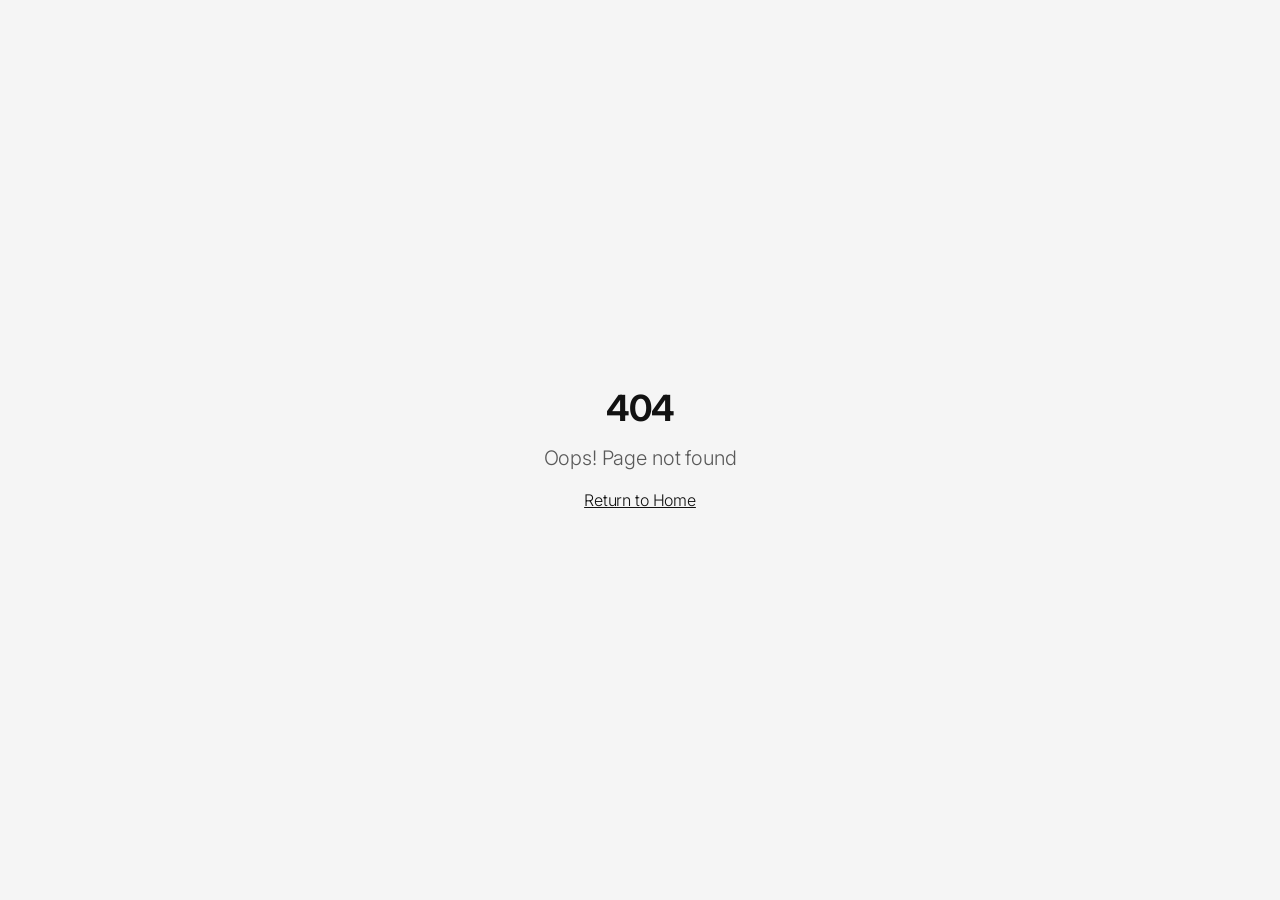
==== index.html @ 26bb59f1 "test" ====
<!doctype html>
<html lang="en">
  <head>
    <link rel="icon" type="image/x-icon" href="/assets/favicon2-CuMYZVyS.ico">
    <meta charset="UTF-8" />
    <meta name="viewport" content="width=device-width, initial-scale=1.0" />
    <title>Prashant Mishra</title>
    <meta name="description" content="Data Science Manager specializing in Generative AI, RAG, and Agentic Systems for financial services" />
    <meta name="author" content="Prashant Mishra" />
    <link rel="preconnect" href="https://fonts.googleapis.com">
    <link rel="preconnect" href="https://fonts.gstatic.com" crossorigin>
    <link href="https://fonts.googleapis.com/css2?family=Inter:wght@300;400;500;600;700&display=swap" rel="stylesheet">

    <meta property="og:title" content="Prashant Mishra - Data Science Manager" />
    <meta property="og:description" content="Data Science Manager specializing in Generative AI, RAG, and Agentic Systems" />
    <meta property="og:type" content="website" />
    <!-- <meta property="og:image" content="https://lovable.dev/opengraph-image-p98pqg.png" /> -->

    <!-- <meta name="twitter:card" content="summary_large_image" /> -->
    <!-- <meta name="twitter:site" content="@Lovable" />
    <meta name="twitter:image" content="https://lovable.dev/opengraph-image-p98pqg.png" /> -->
    <script type="module" crossorigin src="/assets/index-EZsqfPN2.js"></script>
    <link rel="stylesheet" crossorigin href="/assets/index-BCAB-lNu.css">
  </head>

  <body>
    <div id="root"></div>
  </body>
</html>
---- assets/index-BCAB-lNu.css ----
*,:before,:after{--tw-border-spacing-x: 0;--tw-border-spacing-y: 0;--tw-translate-x: 0;--tw-translate-y: 0;--tw-rotate: 0;--tw-skew-x: 0;--tw-skew-y: 0;--tw-scale-x: 1;--tw-scale-y: 1;--tw-pan-x: ;--tw-pan-y: ;--tw-pinch-zoom: ;--tw-scroll-snap-strictness: proximity;--tw-gradient-from-position: ;--tw-gradient-via-position: ;--tw-gradient-to-position: ;--tw-ordinal: ;--tw-slashed-zero: ;--tw-numeric-figure: ;--tw-numeric-spacing: ;--tw-numeric-fraction: ;--tw-ring-inset: ;--tw-ring-offset-width: 0px;--tw-ring-offset-color: #fff;--tw-ring-color: rgb(59 130 246 / .5);--tw-ring-offset-shadow: 0 0 #0000;--tw-ring-shadow: 0 0 #0000;--tw-shadow: 0 0 #0000;--tw-shadow-colored: 0 0 #0000;--tw-blur: ;--tw-brightness: ;--tw-contrast: ;--tw-grayscale: ;--tw-hue-rotate: ;--tw-invert: ;--tw-saturate: ;--tw-sepia: ;--tw-drop-shadow: ;--tw-backdrop-blur: ;--tw-backdrop-brightness: ;--tw-backdrop-contrast: ;--tw-backdrop-grayscale: ;--tw-backdrop-hue-rotate: ;--tw-backdrop-invert: ;--tw-backdrop-opacity: ;--tw-backdrop-saturate: ;--tw-backdrop-sepia: ;--tw-contain-size: ;--tw-contain-layout: ;--tw-contain-paint: ;--tw-contain-style: }::backdrop{--tw-border-spacing-x: 0;--tw-border-spacing-y: 0;--tw-translate-x: 0;--tw-translate-y: 0;--tw-rotate: 0;--tw-skew-x: 0;--tw-skew-y: 0;--tw-scale-x: 1;--tw-scale-y: 1;--tw-pan-x: ;--tw-pan-y: ;--tw-pinch-zoom: ;--tw-scroll-snap-strictness: proximity;--tw-gradient-from-position: ;--tw-gradient-via-position: ;--tw-gradient-to-position: ;--tw-ordinal: ;--tw-slashed-zero: ;--tw-numeric-figure: ;--tw-numeric-spacing: ;--tw-numeric-fraction: ;--tw-ring-inset: ;--tw-ring-offset-width: 0px;--tw-ring-offset-color: #fff;--tw-ring-color: rgb(59 130 246 / .5);--tw-ring-offset-shadow: 0 0 #0000;--tw-ring-shadow: 0 0 #0000;--tw-shadow: 0 0 #0000;--tw-shadow-colored: 0 0 #0000;--tw-blur: ;--tw-brightness: ;--tw-contrast: ;--tw-grayscale: ;--tw-hue-rotate: ;--tw-invert: ;--tw-saturate: ;--tw-sepia: ;--tw-drop-shadow: ;--tw-backdrop-blur: ;--tw-backdrop-brightness: ;--tw-backdrop-contrast: ;--tw-backdrop-grayscale: ;--tw-backdrop-hue-rotate: ;--tw-backdrop-invert: ;--tw-backdrop-opacity: ;--tw-backdrop-saturate: ;--tw-backdrop-sepia: ;--tw-contain-size: ;--tw-contain-layout: ;--tw-contain-paint: ;--tw-contain-style: }*,:before,:after{box-sizing:border-box;border-width:0;border-style:solid;border-color:#e5e7eb}:before,:after{--tw-content: ""}html,:host{line-height:1.5;-webkit-text-size-adjust:100%;-moz-tab-size:4;-o-tab-size:4;tab-size:4;font-family:Inter,system-ui,sans-serif;font-feature-settings:normal;font-variation-settings:normal;-webkit-tap-highlight-color:transparent}body{margin:0;line-height:inherit}hr{height:0;color:inherit;border-top-width:1px}abbr:where([title]){-webkit-text-decoration:underline dotted;text-decoration:underline dotted}h1,h2,h3,h4,h5,h6{font-size:inherit;font-weight:inherit}a{color:inherit;text-decoration:inherit}b,strong{font-weight:bolder}code,kbd,samp,pre{font-family:ui-monospace,SFMono-Regular,Menlo,Monaco,Consolas,Liberation Mono,Courier New,monospace;font-feature-settings:normal;font-variation-settings:normal;font-size:1em}small{font-size:80%}sub,sup{font-size:75%;line-height:0;position:relative;vertical-align:baseline}sub{bottom:-.25em}sup{top:-.5em}table{text-indent:0;border-color:inherit;border-collapse:collapse}button,input,optgroup,select,textarea{font-family:inherit;font-feature-settings:inherit;font-variation-settings:inherit;font-size:100%;font-weight:inherit;line-height:inherit;letter-spacing:inherit;color:inherit;margin:0;padding:0}button,select{text-transform:none}button,input:where([type=button]),input:where([type=reset]),input:where([type=submit]){-webkit-appearance:button;background-color:transparent;background-image:none}:-moz-focusring{outline:auto}:-moz-ui-invalid{box-shadow:none}progress{vertical-align:baseline}::-webkit-inner-spin-button,::-webkit-outer-spin-button{height:auto}[type=search]{-webkit-appearance:textfield;outline-offset:-2px}::-webkit-search-decoration{-webkit-appearance:none}::-webkit-file-upload-button{-webkit-appearance:button;font:inherit}summary{display:list-item}blockquote,dl,dd,h1,h2,h3,h4,h5,h6,hr,figure,p,pre{margin:0}fieldset{margin:0;padding:0}legend{padding:0}ol,ul,menu{list-style:none;margin:0;padding:0}dialog{padding:0}textarea{resize:vertical}input::-moz-placeholder,textarea::-moz-placeholder{opacity:1;color:#9ca3af}input::placeholder,textarea::placeholder{opacity:1;color:#9ca3af}button,[role=button]{cursor:pointer}:disabled{cursor:default}img,svg,video,canvas,audio,iframe,embed,object{display:block;vertical-align:middle}img,video{max-width:100%;height:auto}[hidden]:where(:not([hidden=until-found])){display:none}:root{--background: 40 25% 98%;--foreground: 0 0% 7%;--card: 0 0% 100%;--card-foreground: 0 0% 7%;--popover: 0 0% 100%;--popover-foreground: 0 0% 7%;--primary: 0 0% 7%;--primary-foreground: 0 0% 100%;--secondary: 0 0% 35%;--secondary-foreground: 0 0% 100%;--muted: 0 0% 96%;--muted-foreground: 0 0% 35%;--accent: 215 100% 50%;--accent-foreground: 0 0% 100%;--destructive: 0 84.2% 60.2%;--destructive-foreground: 0 0% 100%;--border: 60 5% 91%;--input: 60 5% 91%;--ring: 215 100% 50%;--radius: .5rem;--surface: 0 0% 100%;--divider: 60 5% 91%;--text-primary: 0 0% 7%;--text-secondary: 0 0% 35%;--shadow-soft: 0 2px 8px rgba(0, 0, 0, .04);--shadow-lift: 0 4px 16px rgba(0, 0, 0, .06)}.dark{--background: 0 0% 7%;--foreground: 0 0% 98%;--card: 0 0% 10%;--card-foreground: 0 0% 98%;--popover: 0 0% 10%;--popover-foreground: 0 0% 98%;--primary: 0 0% 98%;--primary-foreground: 0 0% 7%;--secondary: 0 0% 35%;--secondary-foreground: 0 0% 98%;--muted: 0 0% 15%;--muted-foreground: 0 0% 65%;--accent: 215 100% 50%;--accent-foreground: 0 0% 100%;--destructive: 0 62.8% 30.6%;--destructive-foreground: 0 0% 98%;--border: 0 0% 20%;--input: 0 0% 20%;--ring: 215 100% 60%;--surface: 0 0% 10%;--divider: 0 0% 20%;--text-primary: 0 0% 98%;--text-secondary: 0 0% 65%}*{border-color:hsl(var(--border))}body{background-color:hsl(var(--background));font-weight:300;color:hsl(var(--foreground));font-family:Inter,-apple-system,BlinkMacSystemFont,Segoe UI,sans-serif;letter-spacing:-.01em}h1,h2,h3,h4,h5,h6{font-weight:600;letter-spacing:-.02em}.container{width:100%;margin-right:auto;margin-left:auto;padding-right:2rem;padding-left:2rem}@media (min-width: 1400px){.container{max-width:1400px}}.sr-only{position:absolute;width:1px;height:1px;padding:0;margin:-1px;overflow:hidden;clip:rect(0,0,0,0);white-space:nowrap;border-width:0}.pointer-events-none{pointer-events:none}.pointer-events-auto{pointer-events:auto}.visible{visibility:visible}.invisible{visibility:hidden}.fixed{position:fixed}.absolute{position:absolute}.relative{position:relative}.inset-0{top:0;right:0;bottom:0;left:0}.inset-x-0{left:0;right:0}.inset-y-0{top:0;bottom:0}.-bottom-12{bottom:-3rem}.-left-12{left:-3rem}.-right-12{right:-3rem}.-top-12{top:-3rem}.bottom-0{bottom:0}.left-0{left:0}.left-1{left:.25rem}.left-1\/2{left:50%}.left-2{left:.5rem}.left-\[50\%\]{left:50%}.left-\[92px\]{left:92px}.right-0{right:0}.right-1{right:.25rem}.right-2{right:.5rem}.right-3{right:.75rem}.right-4{right:1rem}.top-0{top:0}.top-1\.5{top:.375rem}.top-1\/2{top:50%}.top-2{top:.5rem}.top-3\.5{top:.875rem}.top-4{top:1rem}.top-5{top:1.25rem}.top-\[1px\]{top:1px}.top-\[50\%\]{top:50%}.top-\[60\%\]{top:60%}.top-full{top:100%}.z-10{z-index:10}.z-20{z-index:20}.z-50{z-index:50}.z-\[100\]{z-index:100}.z-\[1\]{z-index:1}.-mx-1{margin-left:-.25rem;margin-right:-.25rem}.mx-2{margin-left:.5rem;margin-right:.5rem}.mx-3\.5{margin-left:.875rem;margin-right:.875rem}.mx-auto{margin-left:auto;margin-right:auto}.my-0\.5{margin-top:.125rem;margin-bottom:.125rem}.my-1{margin-top:.25rem;margin-bottom:.25rem}.-ml-4{margin-left:-1rem}.-mt-4{margin-top:-1rem}.mb-1{margin-bottom:.25rem}.mb-1\.5{margin-bottom:.375rem}.mb-12{margin-bottom:3rem}.mb-16{margin-bottom:4rem}.mb-2{margin-bottom:.5rem}.mb-3{margin-bottom:.75rem}.mb-4{margin-bottom:1rem}.mb-6{margin-bottom:1.5rem}.mb-8{margin-bottom:2rem}.ml-1{margin-left:.25rem}.ml-auto{margin-left:auto}.mr-2{margin-right:.5rem}.mt-1\.5{margin-top:.375rem}.mt-12{margin-top:3rem}.mt-2{margin-top:.5rem}.mt-24{margin-top:6rem}.mt-4{margin-top:1rem}.mt-6{margin-top:1.5rem}.mt-auto{margin-top:auto}.block{display:block}.flex{display:flex}.inline-flex{display:inline-flex}.table{display:table}.grid{display:grid}.hidden{display:none}.aspect-square{aspect-ratio:1 / 1}.aspect-video{aspect-ratio:16 / 9}.size-4{width:1rem;height:1rem}.h-1\.5{height:.375rem}.h-10{height:2.5rem}.h-11{height:2.75rem}.h-12{height:3rem}.h-2{height:.5rem}.h-2\.5{height:.625rem}.h-3{height:.75rem}.h-3\.5{height:.875rem}.h-32{height:8rem}.h-4{height:1rem}.h-5{height:1.25rem}.h-6{height:1.5rem}.h-7{height:1.75rem}.h-8{height:2rem}.h-9{height:2.25rem}.h-\[1px\]{height:1px}.h-\[var\(--radix-navigation-menu-viewport-height\)\]{height:var(--radix-navigation-menu-viewport-height)}.h-\[var\(--radix-select-trigger-height\)\]{height:var(--radix-select-trigger-height)}.h-auto{height:auto}.h-full{height:100%}.h-px{height:1px}.h-svh{height:100svh}.max-h-96{max-height:24rem}.max-h-\[300px\]{max-height:300px}.max-h-\[4\.8rem\]{max-height:4.8rem}.max-h-\[80vh\]{max-height:80vh}.max-h-screen{max-height:100vh}.min-h-0{min-height:0px}.min-h-\[80px\]{min-height:80px}.min-h-screen{min-height:100vh}.min-h-svh{min-height:100svh}.w-0{width:0px}.w-1{width:.25rem}.w-10{width:2.5rem}.w-11{width:2.75rem}.w-14{width:3.5rem}.w-2{width:.5rem}.w-2\.5{width:.625rem}.w-20{width:5rem}.w-3{width:.75rem}.w-3\.5{width:.875rem}.w-3\/4{width:75%}.w-32{width:8rem}.w-4{width:1rem}.w-5{width:1.25rem}.w-64{width:16rem}.w-7{width:1.75rem}.w-72{width:18rem}.w-8{width:2rem}.w-80{width:20rem}.w-9{width:2.25rem}.w-\[--sidebar-width\]{width:var(--sidebar-width)}.w-\[100px\]{width:100px}.w-\[1px\]{width:1px}.w-\[350px\]{width:350px}.w-\[90vw\]{width:90vw}.w-auto{width:auto}.w-full{width:100%}.w-max{width:-moz-max-content;width:max-content}.w-px{width:1px}.min-w-0{min-width:0px}.min-w-5{min-width:1.25rem}.min-w-\[12rem\]{min-width:12rem}.min-w-\[8rem\]{min-width:8rem}.min-w-\[var\(--radix-select-trigger-width\)\]{min-width:var(--radix-select-trigger-width)}.max-w-2xl{max-width:42rem}.max-w-4xl{max-width:56rem}.max-w-7xl{max-width:80rem}.max-w-\[--skeleton-width\]{max-width:var(--skeleton-width)}.max-w-lg{max-width:32rem}.max-w-max{max-width:-moz-max-content;max-width:max-content}.flex-1{flex:1 1 0%}.flex-shrink-0,.shrink-0{flex-shrink:0}.grow{flex-grow:1}.grow-0{flex-grow:0}.basis-full{flex-basis:100%}.caption-bottom{caption-side:bottom}.border-collapse{border-collapse:collapse}.-translate-x-1\/2{--tw-translate-x: -50%;transform:translate(var(--tw-translate-x),var(--tw-translate-y)) rotate(var(--tw-rotate)) skew(var(--tw-skew-x)) skewY(var(--tw-skew-y)) scaleX(var(--tw-scale-x)) scaleY(var(--tw-scale-y))}.-translate-x-px{--tw-translate-x: -1px;transform:translate(var(--tw-translate-x),var(--tw-translate-y)) rotate(var(--tw-rotate)) skew(var(--tw-skew-x)) skewY(var(--tw-skew-y)) scaleX(var(--tw-scale-x)) scaleY(var(--tw-scale-y))}.-translate-y-1\/2{--tw-translate-y: -50%;transform:translate(var(--tw-translate-x),var(--tw-translate-y)) rotate(var(--tw-rotate)) skew(var(--tw-skew-x)) skewY(var(--tw-skew-y)) scaleX(var(--tw-scale-x)) scaleY(var(--tw-scale-y))}.translate-x-\[-50\%\]{--tw-translate-x: -50%;transform:translate(var(--tw-translate-x),var(--tw-translate-y)) rotate(var(--tw-rotate)) skew(var(--tw-skew-x)) skewY(var(--tw-skew-y)) scaleX(var(--tw-scale-x)) scaleY(var(--tw-scale-y))}.translate-x-px{--tw-translate-x: 1px;transform:translate(var(--tw-translate-x),var(--tw-translate-y)) rotate(var(--tw-rotate)) skew(var(--tw-skew-x)) skewY(var(--tw-skew-y)) scaleX(var(--tw-scale-x)) scaleY(var(--tw-scale-y))}.translate-y-\[-50\%\]{--tw-translate-y: -50%;transform:translate(var(--tw-translate-x),var(--tw-translate-y)) rotate(var(--tw-rotate)) skew(var(--tw-skew-x)) skewY(var(--tw-skew-y)) scaleX(var(--tw-scale-x)) scaleY(var(--tw-scale-y))}.rotate-45{--tw-rotate: 45deg;transform:translate(var(--tw-translate-x),var(--tw-translate-y)) rotate(var(--tw-rotate)) skew(var(--tw-skew-x)) skewY(var(--tw-skew-y)) scaleX(var(--tw-scale-x)) scaleY(var(--tw-scale-y))}.rotate-90{--tw-rotate: 90deg;transform:translate(var(--tw-translate-x),var(--tw-translate-y)) rotate(var(--tw-rotate)) skew(var(--tw-skew-x)) skewY(var(--tw-skew-y)) scaleX(var(--tw-scale-x)) scaleY(var(--tw-scale-y))}.transform{transform:translate(var(--tw-translate-x),var(--tw-translate-y)) rotate(var(--tw-rotate)) skew(var(--tw-skew-x)) skewY(var(--tw-skew-y)) scaleX(var(--tw-scale-x)) scaleY(var(--tw-scale-y))}@keyframes pulse{50%{opacity:.5}}.animate-pulse{animation:pulse 2s cubic-bezier(.4,0,.6,1) infinite}.cursor-default{cursor:default}.cursor-pointer{cursor:pointer}.touch-none{touch-action:none}.touch-pan-x{--tw-pan-x: pan-x;touch-action:var(--tw-pan-x) var(--tw-pan-y) var(--tw-pinch-zoom)}.select-none{-webkit-user-select:none;-moz-user-select:none;user-select:none}.resize{resize:both}.snap-x{scroll-snap-type:x var(--tw-scroll-snap-strictness)}.snap-mandatory{--tw-scroll-snap-strictness: mandatory}.snap-start{scroll-snap-align:start}.list-disc{list-style-type:disc}.list-none{list-style-type:none}.flex-row{flex-direction:row}.flex-col{flex-direction:column}.flex-col-reverse{flex-direction:column-reverse}.flex-wrap{flex-wrap:wrap}.items-start{align-items:flex-start}.items-end{align-items:flex-end}.items-center{align-items:center}.items-stretch{align-items:stretch}.justify-end{justify-content:flex-end}.justify-center{justify-content:center}.justify-between{justify-content:space-between}.gap-1{gap:.25rem}.gap-1\.5{gap:.375rem}.gap-2{gap:.5rem}.gap-4{gap:1rem}.gap-6{gap:1.5rem}.gap-8{gap:2rem}.gap-x-6{-moz-column-gap:1.5rem;column-gap:1.5rem}.gap-y-2{row-gap:.5rem}.space-x-1>:not([hidden])~:not([hidden]){--tw-space-x-reverse: 0;margin-right:calc(.25rem * var(--tw-space-x-reverse));margin-left:calc(.25rem * calc(1 - var(--tw-space-x-reverse)))}.space-x-4>:not([hidden])~:not([hidden]){--tw-space-x-reverse: 0;margin-right:calc(1rem * var(--tw-space-x-reverse));margin-left:calc(1rem * calc(1 - var(--tw-space-x-reverse)))}.space-y-1>:not([hidden])~:not([hidden]){--tw-space-y-reverse: 0;margin-top:calc(.25rem * calc(1 - var(--tw-space-y-reverse)));margin-bottom:calc(.25rem * var(--tw-space-y-reverse))}.space-y-1\.5>:not([hidden])~:not([hidden]){--tw-space-y-reverse: 0;margin-top:calc(.375rem * calc(1 - var(--tw-space-y-reverse)));margin-bottom:calc(.375rem * var(--tw-space-y-reverse))}.space-y-12>:not([hidden])~:not([hidden]){--tw-space-y-reverse: 0;margin-top:calc(3rem * calc(1 - var(--tw-space-y-reverse)));margin-bottom:calc(3rem * var(--tw-space-y-reverse))}.space-y-2>:not([hidden])~:not([hidden]){--tw-space-y-reverse: 0;margin-top:calc(.5rem * calc(1 - var(--tw-space-y-reverse)));margin-bottom:calc(.5rem * var(--tw-space-y-reverse))}.space-y-4>:not([hidden])~:not([hidden]){--tw-space-y-reverse: 0;margin-top:calc(1rem * calc(1 - var(--tw-space-y-reverse)));margin-bottom:calc(1rem * var(--tw-space-y-reverse))}.space-y-6>:not([hidden])~:not([hidden]){--tw-space-y-reverse: 0;margin-top:calc(1.5rem * calc(1 - var(--tw-space-y-reverse)));margin-bottom:calc(1.5rem * var(--tw-space-y-reverse))}.overflow-auto{overflow:auto}.overflow-hidden{overflow:hidden}.overflow-x-auto{overflow-x:auto}.overflow-y-auto{overflow-y:auto}.overflow-x-hidden{overflow-x:hidden}.scroll-smooth{scroll-behavior:smooth}.whitespace-normal{white-space:normal}.whitespace-nowrap{white-space:nowrap}.break-words{overflow-wrap:break-word}.rounded-2xl{border-radius:1rem}.rounded-\[2px\]{border-radius:2px}.rounded-\[inherit\]{border-radius:inherit}.rounded-full{border-radius:9999px}.rounded-lg{border-radius:var(--radius)}.rounded-md{border-radius:calc(var(--radius) - 2px)}.rounded-sm{border-radius:calc(var(--radius) - 4px)}.rounded-t-\[10px\]{border-top-left-radius:10px;border-top-right-radius:10px}.rounded-tl-sm{border-top-left-radius:calc(var(--radius) - 4px)}.border{border-width:1px}.border-2{border-width:2px}.border-\[1\.5px\]{border-width:1.5px}.border-y{border-top-width:1px;border-bottom-width:1px}.border-b{border-bottom-width:1px}.border-l{border-left-width:1px}.border-r{border-right-width:1px}.border-t{border-top-width:1px}.border-dashed{border-style:dashed}.border-\[\#E8E8E6\]{--tw-border-opacity: 1;border-color:rgb(232 232 230 / var(--tw-border-opacity, 1))}.border-\[\#E9E9E7\]{--tw-border-opacity: 1;border-color:rgb(233 233 231 / var(--tw-border-opacity, 1))}.border-\[--color-border\]{border-color:var(--color-border)}.border-accent\/30{border-color:hsl(var(--accent) / .3)}.border-border{border-color:hsl(var(--border))}.border-border\/50{border-color:hsl(var(--border) / .5)}.border-destructive{border-color:hsl(var(--destructive))}.border-destructive\/50{border-color:hsl(var(--destructive) / .5)}.border-divider{border-color:hsl(var(--divider))}.border-input{border-color:hsl(var(--input))}.border-primary{border-color:hsl(var(--primary))}.border-transparent{border-color:transparent}.border-l-transparent{border-left-color:transparent}.border-t-transparent{border-top-color:transparent}.bg-\[--color-bg\]{background-color:var(--color-bg)}.bg-accent{background-color:hsl(var(--accent))}.bg-accent\/20{background-color:hsl(var(--accent) / .2)}.bg-background{background-color:hsl(var(--background))}.bg-black\/80{background-color:#000c}.bg-border{background-color:hsl(var(--border))}.bg-card{background-color:hsl(var(--card))}.bg-destructive{background-color:hsl(var(--destructive))}.bg-foreground{background-color:hsl(var(--foreground))}.bg-muted{background-color:hsl(var(--muted))}.bg-muted\/50{background-color:hsl(var(--muted) / .5)}.bg-neutral-100{--tw-bg-opacity: 1;background-color:rgb(245 245 245 / var(--tw-bg-opacity, 1))}.bg-popover{background-color:hsl(var(--popover))}.bg-primary{background-color:hsl(var(--primary))}.bg-secondary{background-color:hsl(var(--secondary))}.bg-surface{background-color:hsl(var(--surface))}.bg-transparent{background-color:transparent}.bg-white{--tw-bg-opacity: 1;background-color:rgb(255 255 255 / var(--tw-bg-opacity, 1))}.bg-gradient-to-l{background-image:linear-gradient(to left,var(--tw-gradient-stops))}.bg-gradient-to-r{background-image:linear-gradient(to right,var(--tw-gradient-stops))}.from-\[\#FAF9F7\]{--tw-gradient-from: #FAF9F7 var(--tw-gradient-from-position);--tw-gradient-to: rgb(250 249 247 / 0) var(--tw-gradient-to-position);--tw-gradient-stops: var(--tw-gradient-from), var(--tw-gradient-to)}.via-\[\#F7F6F4\]\/60{--tw-gradient-to: rgb(247 246 244 / 0) var(--tw-gradient-to-position);--tw-gradient-stops: var(--tw-gradient-from), rgb(247 246 244 / .6) var(--tw-gradient-via-position), var(--tw-gradient-to)}.to-transparent{--tw-gradient-to: transparent var(--tw-gradient-to-position)}.fill-current{fill:currentColor}.object-cover{-o-object-fit:cover;object-fit:cover}.p-0{padding:0}.p-1{padding:.25rem}.p-2{padding:.5rem}.p-3{padding:.75rem}.p-4{padding:1rem}.p-6{padding:1.5rem}.p-8{padding:2rem}.p-\[1px\]{padding:1px}.px-1{padding-left:.25rem;padding-right:.25rem}.px-2{padding-left:.5rem;padding-right:.5rem}.px-2\.5{padding-left:.625rem;padding-right:.625rem}.px-3{padding-left:.75rem;padding-right:.75rem}.px-4{padding-left:1rem;padding-right:1rem}.px-5{padding-left:1.25rem;padding-right:1.25rem}.px-6{padding-left:1.5rem;padding-right:1.5rem}.px-8{padding-left:2rem;padding-right:2rem}.py-0\.5{padding-top:.125rem;padding-bottom:.125rem}.py-1{padding-top:.25rem;padding-bottom:.25rem}.py-1\.5{padding-top:.375rem;padding-bottom:.375rem}.py-2{padding-top:.5rem;padding-bottom:.5rem}.py-3{padding-top:.75rem;padding-bottom:.75rem}.py-4{padding-top:1rem;padding-bottom:1rem}.py-6{padding-top:1.5rem;padding-bottom:1.5rem}.pb-3{padding-bottom:.75rem}.pb-4{padding-bottom:1rem}.pl-2\.5{padding-left:.625rem}.pl-32{padding-left:8rem}.pl-4{padding-left:1rem}.pl-5{padding-left:1.25rem}.pl-8{padding-left:2rem}.pr-2{padding-right:.5rem}.pr-2\.5{padding-right:.625rem}.pr-8{padding-right:2rem}.pt-0{padding-top:0}.pt-1{padding-top:.25rem}.pt-3{padding-top:.75rem}.pt-4{padding-top:1rem}.text-left{text-align:left}.text-center{text-align:center}.text-right{text-align:right}.align-middle{vertical-align:middle}.font-mono{font-family:ui-monospace,SFMono-Regular,Menlo,Monaco,Consolas,Liberation Mono,Courier New,monospace}.text-2xl{font-size:1.5rem;line-height:2rem}.text-3xl{font-size:1.875rem;line-height:2.25rem}.text-4xl{font-size:2.25rem;line-height:2.5rem}.text-5xl{font-size:3rem;line-height:1}.text-\[0\.8rem\]{font-size:.8rem}.text-base{font-size:1rem;line-height:1.5rem}.text-lg{font-size:1.125rem;line-height:1.75rem}.text-sm{font-size:.875rem;line-height:1.25rem}.text-xl{font-size:1.25rem;line-height:1.75rem}.text-xs{font-size:.75rem;line-height:1rem}.font-bold{font-weight:700}.font-light{font-weight:300}.font-medium{font-weight:500}.font-normal{font-weight:400}.font-semibold{font-weight:600}.italic{font-style:italic}.tabular-nums{--tw-numeric-spacing: tabular-nums;font-variant-numeric:var(--tw-ordinal) var(--tw-slashed-zero) var(--tw-numeric-figure) var(--tw-numeric-spacing) var(--tw-numeric-fraction)}.leading-none{line-height:1}.leading-relaxed{line-height:1.625}.tracking-tight{letter-spacing:-.025em}.tracking-widest{letter-spacing:.1em}.text-accent{color:hsl(var(--accent))}.text-accent-foreground{color:hsl(var(--accent-foreground))}.text-card-foreground{color:hsl(var(--card-foreground))}.text-current{color:currentColor}.text-destructive{color:hsl(var(--destructive))}.text-destructive-foreground{color:hsl(var(--destructive-foreground))}.text-foreground{color:hsl(var(--foreground))}.text-foreground\/50{color:hsl(var(--foreground) / .5)}.text-muted-foreground{color:hsl(var(--muted-foreground))}.text-neutral-500{--tw-text-opacity: 1;color:rgb(115 115 115 / var(--tw-text-opacity, 1))}.text-neutral-600{--tw-text-opacity: 1;color:rgb(82 82 82 / var(--tw-text-opacity, 1))}.text-popover-foreground{color:hsl(var(--popover-foreground))}.text-primary{color:hsl(var(--primary))}.text-primary-foreground{color:hsl(var(--primary-foreground))}.text-secondary{color:hsl(var(--secondary))}.text-secondary-foreground{color:hsl(var(--secondary-foreground))}.underline{text-decoration-line:underline}.underline-offset-4{text-underline-offset:4px}.opacity-0{opacity:0}.opacity-100{opacity:1}.opacity-50{opacity:.5}.opacity-60{opacity:.6}.opacity-70{opacity:.7}.opacity-80{opacity:.8}.opacity-90{opacity:.9}.shadow-\[0_0_0_1px_hsl\(var\(--sidebar-border\)\)\]{--tw-shadow: 0 0 0 1px hsl(var(--sidebar-border));--tw-shadow-colored: 0 0 0 1px var(--tw-shadow-color);box-shadow:var(--tw-ring-offset-shadow, 0 0 #0000),var(--tw-ring-shadow, 0 0 #0000),var(--tw-shadow)}.shadow-lg{--tw-shadow: 0 10px 15px -3px rgb(0 0 0 / .1), 0 4px 6px -4px rgb(0 0 0 / .1);--tw-shadow-colored: 0 10px 15px -3px var(--tw-shadow-color), 0 4px 6px -4px var(--tw-shadow-color);box-shadow:var(--tw-ring-offset-shadow, 0 0 #0000),var(--tw-ring-shadow, 0 0 #0000),var(--tw-shadow)}.shadow-md{--tw-shadow: 0 4px 6px -1px rgb(0 0 0 / .1), 0 2px 4px -2px rgb(0 0 0 / .1);--tw-shadow-colored: 0 4px 6px -1px var(--tw-shadow-color), 0 2px 4px -2px var(--tw-shadow-color);box-shadow:var(--tw-ring-offset-shadow, 0 0 #0000),var(--tw-ring-shadow, 0 0 #0000),var(--tw-shadow)}.shadow-none{--tw-shadow: 0 0 #0000;--tw-shadow-colored: 0 0 #0000;box-shadow:var(--tw-ring-offset-shadow, 0 0 #0000),var(--tw-ring-shadow, 0 0 #0000),var(--tw-shadow)}.shadow-sm{--tw-shadow: 0 1px 2px 0 rgb(0 0 0 / .05);--tw-shadow-colored: 0 1px 2px 0 var(--tw-shadow-color);box-shadow:var(--tw-ring-offset-shadow, 0 0 #0000),var(--tw-ring-shadow, 0 0 #0000),var(--tw-shadow)}.shadow-soft{--tw-shadow: var(--shadow-soft);--tw-shadow-colored: var(--shadow-soft);box-shadow:var(--tw-ring-offset-shadow, 0 0 #0000),var(--tw-ring-shadow, 0 0 #0000),var(--tw-shadow)}.shadow-xl{--tw-shadow: 0 20px 25px -5px rgb(0 0 0 / .1), 0 8px 10px -6px rgb(0 0 0 / .1);--tw-shadow-colored: 0 20px 25px -5px var(--tw-shadow-color), 0 8px 10px -6px var(--tw-shadow-color);box-shadow:var(--tw-ring-offset-shadow, 0 0 #0000),var(--tw-ring-shadow, 0 0 #0000),var(--tw-shadow)}.outline-none{outline:2px solid transparent;outline-offset:2px}.outline{outline-style:solid}.ring-0{--tw-ring-offset-shadow: var(--tw-ring-inset) 0 0 0 var(--tw-ring-offset-width) var(--tw-ring-offset-color);--tw-ring-shadow: var(--tw-ring-inset) 0 0 0 calc(0px + var(--tw-ring-offset-width)) var(--tw-ring-color);box-shadow:var(--tw-ring-offset-shadow),var(--tw-ring-shadow),var(--tw-shadow, 0 0 #0000)}.ring-2{--tw-ring-offset-shadow: var(--tw-ring-inset) 0 0 0 var(--tw-ring-offset-width) var(--tw-ring-offset-color);--tw-ring-shadow: var(--tw-ring-inset) 0 0 0 calc(2px + var(--tw-ring-offset-width)) var(--tw-ring-color);box-shadow:var(--tw-ring-offset-shadow),var(--tw-ring-shadow),var(--tw-shadow, 0 0 #0000)}.ring-ring{--tw-ring-color: hsl(var(--ring))}.ring-offset-background{--tw-ring-offset-color: hsl(var(--background))}.blur-lg{--tw-blur: blur(16px);filter:var(--tw-blur) var(--tw-brightness) var(--tw-contrast) var(--tw-grayscale) var(--tw-hue-rotate) var(--tw-invert) var(--tw-saturate) var(--tw-sepia) var(--tw-drop-shadow)}.filter{filter:var(--tw-blur) var(--tw-brightness) var(--tw-contrast) var(--tw-grayscale) var(--tw-hue-rotate) var(--tw-invert) var(--tw-saturate) var(--tw-sepia) var(--tw-drop-shadow)}.transition{transition-property:color,background-color,border-color,text-decoration-color,fill,stroke,opacity,box-shadow,transform,filter,-webkit-backdrop-filter;transition-property:color,background-color,border-color,text-decoration-color,fill,stroke,opacity,box-shadow,transform,filter,backdrop-filter;transition-property:color,background-color,border-color,text-decoration-color,fill,stroke,opacity,box-shadow,transform,filter,backdrop-filter,-webkit-backdrop-filter;transition-timing-function:cubic-bezier(.4,0,.2,1);transition-duration:.15s}.transition-\[left\,right\,width\]{transition-property:left,right,width;transition-timing-function:cubic-bezier(.4,0,.2,1);transition-duration:.15s}.transition-\[margin\,opa\]{transition-property:margin,opa;transition-timing-function:cubic-bezier(.4,0,.2,1);transition-duration:.15s}.transition-\[width\,height\,padding\]{transition-property:width,height,padding;transition-timing-function:cubic-bezier(.4,0,.2,1);transition-duration:.15s}.transition-\[width\]{transition-property:width;transition-timing-function:cubic-bezier(.4,0,.2,1);transition-duration:.15s}.transition-all{transition-property:all;transition-timing-function:cubic-bezier(.4,0,.2,1);transition-duration:.15s}.transition-colors{transition-property:color,background-color,border-color,text-decoration-color,fill,stroke;transition-timing-function:cubic-bezier(.4,0,.2,1);transition-duration:.15s}.transition-opacity{transition-property:opacity;transition-timing-function:cubic-bezier(.4,0,.2,1);transition-duration:.15s}.transition-shadow{transition-property:box-shadow;transition-timing-function:cubic-bezier(.4,0,.2,1);transition-duration:.15s}.transition-transform{transition-property:transform;transition-timing-function:cubic-bezier(.4,0,.2,1);transition-duration:.15s}.duration-1000{transition-duration:1s}.duration-200{transition-duration:.2s}.duration-300{transition-duration:.3s}.ease-in-out{transition-timing-function:cubic-bezier(.4,0,.2,1)}.ease-linear{transition-timing-function:linear}.ease-out{transition-timing-function:cubic-bezier(0,0,.2,1)}@keyframes enter{0%{opacity:var(--tw-enter-opacity, 1);transform:translate3d(var(--tw-enter-translate-x, 0),var(--tw-enter-translate-y, 0),0) scale3d(var(--tw-enter-scale, 1),var(--tw-enter-scale, 1),var(--tw-enter-scale, 1)) rotate(var(--tw-enter-rotate, 0))}}@keyframes exit{to{opacity:var(--tw-exit-opacity, 1);transform:translate3d(var(--tw-exit-translate-x, 0),var(--tw-exit-translate-y, 0),0) scale3d(var(--tw-exit-scale, 1),var(--tw-exit-scale, 1),var(--tw-exit-scale, 1)) rotate(var(--tw-exit-rotate, 0))}}.animate-in{animation-name:enter;animation-duration:.15s;--tw-enter-opacity: initial;--tw-enter-scale: initial;--tw-enter-rotate: initial;--tw-enter-translate-x: initial;--tw-enter-translate-y: initial}.fade-in-0{--tw-enter-opacity: 0}.fade-in-80{--tw-enter-opacity: .8}.zoom-in-95{--tw-enter-scale: .95}.duration-1000{animation-duration:1s}.duration-200{animation-duration:.2s}.duration-300{animation-duration:.3s}.ease-in-out{animation-timing-function:cubic-bezier(.4,0,.2,1)}.ease-linear{animation-timing-function:linear}.ease-out{animation-timing-function:cubic-bezier(0,0,.2,1)}.section-padding{padding-top:6rem;padding-bottom:6rem}@media (min-width: 768px){.section-padding{padding-top:8rem;padding-bottom:8rem}}@media (min-width: 1024px){.section-padding{padding-top:10rem;padding-bottom:10rem}}.container-narrow{margin-left:auto;margin-right:auto;max-width:1040px;padding-left:1.5rem;padding-right:1.5rem}@media (min-width: 768px){.container-narrow{padding-left:2rem;padding-right:2rem}}.file\:border-0::file-selector-button{border-width:0px}.file\:bg-transparent::file-selector-button{background-color:transparent}.file\:text-sm::file-selector-button{font-size:.875rem;line-height:1.25rem}.file\:font-medium::file-selector-button{font-weight:500}.file\:text-foreground::file-selector-button{color:hsl(var(--foreground))}.placeholder\:text-muted-foreground::-moz-placeholder{color:hsl(var(--muted-foreground))}.placeholder\:text-muted-foreground::placeholder{color:hsl(var(--muted-foreground))}.before\:absolute:before{content:var(--tw-content);position:absolute}.before\:bottom-0:before{content:var(--tw-content);bottom:0}.before\:left-24:before{content:var(--tw-content);left:6rem}.before\:top-0:before{content:var(--tw-content);top:0}.before\:w-px:before{content:var(--tw-content);width:1px}.before\:bg-divider:before{content:var(--tw-content);background-color:hsl(var(--divider))}.after\:absolute:after{content:var(--tw-content);position:absolute}.after\:-inset-2:after{content:var(--tw-content);top:-.5rem;right:-.5rem;bottom:-.5rem;left:-.5rem}.after\:inset-y-0:after{content:var(--tw-content);top:0;bottom:0}.after\:left-1\/2:after{content:var(--tw-content);left:50%}.after\:w-1:after{content:var(--tw-content);width:.25rem}.after\:w-\[2px\]:after{content:var(--tw-content);width:2px}.after\:-translate-x-1\/2:after{content:var(--tw-content);--tw-translate-x: -50%;transform:translate(var(--tw-translate-x),var(--tw-translate-y)) rotate(var(--tw-rotate)) skew(var(--tw-skew-x)) skewY(var(--tw-skew-y)) scaleX(var(--tw-scale-x)) scaleY(var(--tw-scale-y))}.first\:rounded-l-md:first-child{border-top-left-radius:calc(var(--radius) - 2px);border-bottom-left-radius:calc(var(--radius) - 2px)}.first\:border-l:first-child{border-left-width:1px}.last\:rounded-r-md:last-child{border-top-right-radius:calc(var(--radius) - 2px);border-bottom-right-radius:calc(var(--radius) - 2px)}.focus-within\:relative:focus-within{position:relative}.focus-within\:z-20:focus-within{z-index:20}.hover\:-translate-y-1:hover{--tw-translate-y: -.25rem;transform:translate(var(--tw-translate-x),var(--tw-translate-y)) rotate(var(--tw-rotate)) skew(var(--tw-skew-x)) skewY(var(--tw-skew-y)) scaleX(var(--tw-scale-x)) scaleY(var(--tw-scale-y))}.hover\:border-accent\/30:hover{border-color:hsl(var(--accent) / .3)}.hover\:bg-accent:hover{background-color:hsl(var(--accent))}.hover\:bg-destructive\/80:hover{background-color:hsl(var(--destructive) / .8)}.hover\:bg-destructive\/90:hover{background-color:hsl(var(--destructive) / .9)}.hover\:bg-muted:hover{background-color:hsl(var(--muted))}.hover\:bg-muted\/50:hover{background-color:hsl(var(--muted) / .5)}.hover\:bg-primary:hover{background-color:hsl(var(--primary))}.hover\:bg-primary\/80:hover{background-color:hsl(var(--primary) / .8)}.hover\:bg-primary\/90:hover{background-color:hsl(var(--primary) / .9)}.hover\:bg-secondary:hover{background-color:hsl(var(--secondary))}.hover\:bg-secondary\/80:hover{background-color:hsl(var(--secondary) / .8)}.hover\:text-accent:hover{color:hsl(var(--accent))}.hover\:text-accent-foreground:hover{color:hsl(var(--accent-foreground))}.hover\:text-black:hover{--tw-text-opacity: 1;color:rgb(0 0 0 / var(--tw-text-opacity, 1))}.hover\:text-foreground:hover{color:hsl(var(--foreground))}.hover\:text-muted-foreground:hover{color:hsl(var(--muted-foreground))}.hover\:text-primary-foreground:hover{color:hsl(var(--primary-foreground))}.hover\:text-primary\/90:hover{color:hsl(var(--primary) / .9)}.hover\:underline:hover{text-decoration-line:underline}.hover\:opacity-100:hover{opacity:1}.hover\:shadow-\[0_0_0_1px_hsl\(var\(--sidebar-accent\)\)\]:hover{--tw-shadow: 0 0 0 1px hsl(var(--sidebar-accent));--tw-shadow-colored: 0 0 0 1px var(--tw-shadow-color);box-shadow:var(--tw-ring-offset-shadow, 0 0 #0000),var(--tw-ring-shadow, 0 0 #0000),var(--tw-shadow)}.hover\:shadow-lift:hover{--tw-shadow: var(--shadow-lift);--tw-shadow-colored: var(--shadow-lift);box-shadow:var(--tw-ring-offset-shadow, 0 0 #0000),var(--tw-ring-shadow, 0 0 #0000),var(--tw-shadow)}.hover\:shadow-md:hover{--tw-shadow: 0 4px 6px -1px rgb(0 0 0 / .1), 0 2px 4px -2px rgb(0 0 0 / .1);--tw-shadow-colored: 0 4px 6px -1px var(--tw-shadow-color), 0 2px 4px -2px var(--tw-shadow-color);box-shadow:var(--tw-ring-offset-shadow, 0 0 #0000),var(--tw-ring-shadow, 0 0 #0000),var(--tw-shadow)}.hover\:shadow-sm:hover{--tw-shadow: 0 1px 2px 0 rgb(0 0 0 / .05);--tw-shadow-colored: 0 1px 2px 0 var(--tw-shadow-color);box-shadow:var(--tw-ring-offset-shadow, 0 0 #0000),var(--tw-ring-shadow, 0 0 #0000),var(--tw-shadow)}.focus\:bg-accent:focus{background-color:hsl(var(--accent))}.focus\:bg-primary:focus{background-color:hsl(var(--primary))}.focus\:text-accent-foreground:focus{color:hsl(var(--accent-foreground))}.focus\:text-primary-foreground:focus{color:hsl(var(--primary-foreground))}.focus\:opacity-100:focus{opacity:1}.focus\:outline-none:focus{outline:2px solid transparent;outline-offset:2px}.focus\:ring-2:focus{--tw-ring-offset-shadow: var(--tw-ring-inset) 0 0 0 var(--tw-ring-offset-width) var(--tw-ring-offset-color);--tw-ring-shadow: var(--tw-ring-inset) 0 0 0 calc(2px + var(--tw-ring-offset-width)) var(--tw-ring-color);box-shadow:var(--tw-ring-offset-shadow),var(--tw-ring-shadow),var(--tw-shadow, 0 0 #0000)}.focus\:ring-accent\/30:focus{--tw-ring-color: hsl(var(--accent) / .3)}.focus\:ring-ring:focus{--tw-ring-color: hsl(var(--ring))}.focus\:ring-offset-2:focus{--tw-ring-offset-width: 2px}.focus-visible\:outline-none:focus-visible{outline:2px solid transparent;outline-offset:2px}.focus-visible\:ring-1:focus-visible{--tw-ring-offset-shadow: var(--tw-ring-inset) 0 0 0 var(--tw-ring-offset-width) var(--tw-ring-offset-color);--tw-ring-shadow: var(--tw-ring-inset) 0 0 0 calc(1px + var(--tw-ring-offset-width)) var(--tw-ring-color);box-shadow:var(--tw-ring-offset-shadow),var(--tw-ring-shadow),var(--tw-shadow, 0 0 #0000)}.focus-visible\:ring-2:focus-visible{--tw-ring-offset-shadow: var(--tw-ring-inset) 0 0 0 var(--tw-ring-offset-width) var(--tw-ring-offset-color);--tw-ring-shadow: var(--tw-ring-inset) 0 0 0 calc(2px + var(--tw-ring-offset-width)) var(--tw-ring-color);box-shadow:var(--tw-ring-offset-shadow),var(--tw-ring-shadow),var(--tw-shadow, 0 0 #0000)}.focus-visible\:ring-ring:focus-visible{--tw-ring-color: hsl(var(--ring))}.focus-visible\:ring-offset-1:focus-visible{--tw-ring-offset-width: 1px}.focus-visible\:ring-offset-2:focus-visible{--tw-ring-offset-width: 2px}.focus-visible\:ring-offset-background:focus-visible{--tw-ring-offset-color: hsl(var(--background))}.disabled\:pointer-events-none:disabled{pointer-events:none}.disabled\:cursor-not-allowed:disabled{cursor:not-allowed}.disabled\:opacity-50:disabled{opacity:.5}.group\/menu-item:focus-within .group-focus-within\/menu-item\:opacity-100{opacity:1}.group:hover .group-hover\:text-accent{color:hsl(var(--accent))}.group\/menu-item:hover .group-hover\/menu-item\:opacity-100,.group:hover .group-hover\:opacity-100{opacity:1}.group.destructive .group-\[\.destructive\]\:border-muted\/40{border-color:hsl(var(--muted) / .4)}.group.toaster .group-\[\.toaster\]\:border-border{border-color:hsl(var(--border))}.group.toast .group-\[\.toast\]\:bg-muted{background-color:hsl(var(--muted))}.group.toast .group-\[\.toast\]\:bg-primary{background-color:hsl(var(--primary))}.group.toaster .group-\[\.toaster\]\:bg-background{background-color:hsl(var(--background))}.group.destructive .group-\[\.destructive\]\:text-red-300{--tw-text-opacity: 1;color:rgb(252 165 165 / var(--tw-text-opacity, 1))}.group.toast .group-\[\.toast\]\:text-muted-foreground{color:hsl(var(--muted-foreground))}.group.toast .group-\[\.toast\]\:text-primary-foreground{color:hsl(var(--primary-foreground))}.group.toaster .group-\[\.toaster\]\:text-foreground{color:hsl(var(--foreground))}.group.toaster .group-\[\.toaster\]\:shadow-lg{--tw-shadow: 0 10px 15px -3px rgb(0 0 0 / .1), 0 4px 6px -4px rgb(0 0 0 / .1);--tw-shadow-colored: 0 10px 15px -3px var(--tw-shadow-color), 0 4px 6px -4px var(--tw-shadow-color);box-shadow:var(--tw-ring-offset-shadow, 0 0 #0000),var(--tw-ring-shadow, 0 0 #0000),var(--tw-shadow)}.group.destructive .group-\[\.destructive\]\:hover\:border-destructive\/30:hover{border-color:hsl(var(--destructive) / .3)}.group.destructive .group-\[\.destructive\]\:hover\:bg-destructive:hover{background-color:hsl(var(--destructive))}.group.destructive .group-\[\.destructive\]\:hover\:text-destructive-foreground:hover{color:hsl(var(--destructive-foreground))}.group.destructive .group-\[\.destructive\]\:hover\:text-red-50:hover{--tw-text-opacity: 1;color:rgb(254 242 242 / var(--tw-text-opacity, 1))}.group.destructive .group-\[\.destructive\]\:focus\:ring-destructive:focus{--tw-ring-color: hsl(var(--destructive))}.group.destructive .group-\[\.destructive\]\:focus\:ring-red-400:focus{--tw-ring-opacity: 1;--tw-ring-color: rgb(248 113 113 / var(--tw-ring-opacity, 1))}.group.destructive .group-\[\.destructive\]\:focus\:ring-offset-red-600:focus{--tw-ring-offset-color: #dc2626}.peer:disabled~.peer-disabled\:cursor-not-allowed{cursor:not-allowed}.peer:disabled~.peer-disabled\:opacity-70{opacity:.7}.has-\[\:disabled\]\:opacity-50:has(:disabled){opacity:.5}.group\/menu-item:has([data-sidebar=menu-action]) .group-has-\[\[data-sidebar\=menu-action\]\]\/menu-item\:pr-8{padding-right:2rem}.aria-disabled\:pointer-events-none[aria-disabled=true]{pointer-events:none}.aria-disabled\:opacity-50[aria-disabled=true]{opacity:.5}.aria-selected\:bg-accent[aria-selected=true]{background-color:hsl(var(--accent))}.aria-selected\:bg-accent\/50[aria-selected=true]{background-color:hsl(var(--accent) / .5)}.aria-selected\:text-accent-foreground[aria-selected=true]{color:hsl(var(--accent-foreground))}.aria-selected\:text-muted-foreground[aria-selected=true]{color:hsl(var(--muted-foreground))}.aria-selected\:opacity-100[aria-selected=true]{opacity:1}.aria-selected\:opacity-30[aria-selected=true]{opacity:.3}.data-\[disabled\=true\]\:pointer-events-none[data-disabled=true],.data-\[disabled\]\:pointer-events-none[data-disabled]{pointer-events:none}.data-\[panel-group-direction\=vertical\]\:h-px[data-panel-group-direction=vertical]{height:1px}.data-\[panel-group-direction\=vertical\]\:w-full[data-panel-group-direction=vertical]{width:100%}.data-\[side\=bottom\]\:translate-y-1[data-side=bottom]{--tw-translate-y: .25rem;transform:translate(var(--tw-translate-x),var(--tw-translate-y)) rotate(var(--tw-rotate)) skew(var(--tw-skew-x)) skewY(var(--tw-skew-y)) scaleX(var(--tw-scale-x)) scaleY(var(--tw-scale-y))}.data-\[side\=left\]\:-translate-x-1[data-side=left]{--tw-translate-x: -.25rem;transform:translate(var(--tw-translate-x),var(--tw-translate-y)) rotate(var(--tw-rotate)) skew(var(--tw-skew-x)) skewY(var(--tw-skew-y)) scaleX(var(--tw-scale-x)) scaleY(var(--tw-scale-y))}.data-\[side\=right\]\:translate-x-1[data-side=right]{--tw-translate-x: .25rem;transform:translate(var(--tw-translate-x),var(--tw-translate-y)) rotate(var(--tw-rotate)) skew(var(--tw-skew-x)) skewY(var(--tw-skew-y)) scaleX(var(--tw-scale-x)) scaleY(var(--tw-scale-y))}.data-\[side\=top\]\:-translate-y-1[data-side=top]{--tw-translate-y: -.25rem;transform:translate(var(--tw-translate-x),var(--tw-translate-y)) rotate(var(--tw-rotate)) skew(var(--tw-skew-x)) skewY(var(--tw-skew-y)) scaleX(var(--tw-scale-x)) scaleY(var(--tw-scale-y))}.data-\[state\=checked\]\:translate-x-5[data-state=checked]{--tw-translate-x: 1.25rem;transform:translate(var(--tw-translate-x),var(--tw-translate-y)) rotate(var(--tw-rotate)) skew(var(--tw-skew-x)) skewY(var(--tw-skew-y)) scaleX(var(--tw-scale-x)) scaleY(var(--tw-scale-y))}.data-\[state\=unchecked\]\:translate-x-0[data-state=unchecked],.data-\[swipe\=cancel\]\:translate-x-0[data-swipe=cancel]{--tw-translate-x: 0px;transform:translate(var(--tw-translate-x),var(--tw-translate-y)) rotate(var(--tw-rotate)) skew(var(--tw-skew-x)) skewY(var(--tw-skew-y)) scaleX(var(--tw-scale-x)) scaleY(var(--tw-scale-y))}.data-\[swipe\=end\]\:translate-x-\[var\(--radix-toast-swipe-end-x\)\][data-swipe=end]{--tw-translate-x: var(--radix-toast-swipe-end-x);transform:translate(var(--tw-translate-x),var(--tw-translate-y)) rotate(var(--tw-rotate)) skew(var(--tw-skew-x)) skewY(var(--tw-skew-y)) scaleX(var(--tw-scale-x)) scaleY(var(--tw-scale-y))}.data-\[swipe\=move\]\:translate-x-\[var\(--radix-toast-swipe-move-x\)\][data-swipe=move]{--tw-translate-x: var(--radix-toast-swipe-move-x);transform:translate(var(--tw-translate-x),var(--tw-translate-y)) rotate(var(--tw-rotate)) skew(var(--tw-skew-x)) skewY(var(--tw-skew-y)) scaleX(var(--tw-scale-x)) scaleY(var(--tw-scale-y))}@keyframes accordion-up{0%{height:var(--radix-accordion-content-height)}to{height:0}}.data-\[state\=closed\]\:animate-accordion-up[data-state=closed]{animation:accordion-up .2s ease-out}@keyframes accordion-down{0%{height:0}to{height:var(--radix-accordion-content-height)}}.data-\[state\=open\]\:animate-accordion-down[data-state=open]{animation:accordion-down .2s ease-out}.data-\[panel-group-direction\=vertical\]\:flex-col[data-panel-group-direction=vertical]{flex-direction:column}.data-\[active\]\:bg-accent\/50[data-active]{background-color:hsl(var(--accent) / .5)}.data-\[selected\=\'true\'\]\:bg-accent[data-selected=true]{background-color:hsl(var(--accent))}.data-\[state\=active\]\:bg-background[data-state=active]{background-color:hsl(var(--background))}.data-\[state\=checked\]\:bg-primary[data-state=checked]{background-color:hsl(var(--primary))}.data-\[state\=on\]\:bg-accent[data-state=on],.data-\[state\=open\]\:bg-accent[data-state=open]{background-color:hsl(var(--accent))}.data-\[state\=open\]\:bg-accent\/50[data-state=open]{background-color:hsl(var(--accent) / .5)}.data-\[state\=open\]\:bg-secondary[data-state=open]{background-color:hsl(var(--secondary))}.data-\[state\=selected\]\:bg-muted[data-state=selected]{background-color:hsl(var(--muted))}.data-\[state\=unchecked\]\:bg-input[data-state=unchecked]{background-color:hsl(var(--input))}.data-\[active\=true\]\:font-medium[data-active=true]{font-weight:500}.data-\[selected\=true\]\:text-accent-foreground[data-selected=true]{color:hsl(var(--accent-foreground))}.data-\[state\=active\]\:text-foreground[data-state=active]{color:hsl(var(--foreground))}.data-\[state\=checked\]\:text-primary-foreground[data-state=checked]{color:hsl(var(--primary-foreground))}.data-\[state\=on\]\:text-accent-foreground[data-state=on],.data-\[state\=open\]\:text-accent-foreground[data-state=open]{color:hsl(var(--accent-foreground))}.data-\[state\=open\]\:text-muted-foreground[data-state=open]{color:hsl(var(--muted-foreground))}.data-\[disabled\=true\]\:opacity-50[data-disabled=true],.data-\[disabled\]\:opacity-50[data-disabled]{opacity:.5}.data-\[state\=open\]\:opacity-100[data-state=open]{opacity:1}.data-\[state\=active\]\:shadow-sm[data-state=active]{--tw-shadow: 0 1px 2px 0 rgb(0 0 0 / .05);--tw-shadow-colored: 0 1px 2px 0 var(--tw-shadow-color);box-shadow:var(--tw-ring-offset-shadow, 0 0 #0000),var(--tw-ring-shadow, 0 0 #0000),var(--tw-shadow)}.data-\[swipe\=move\]\:transition-none[data-swipe=move]{transition-property:none}.data-\[state\=closed\]\:duration-300[data-state=closed]{transition-duration:.3s}.data-\[state\=open\]\:duration-500[data-state=open]{transition-duration:.5s}.data-\[motion\^\=from-\]\:animate-in[data-motion^=from-],.data-\[state\=open\]\:animate-in[data-state=open],.data-\[state\=visible\]\:animate-in[data-state=visible]{animation-name:enter;animation-duration:.15s;--tw-enter-opacity: initial;--tw-enter-scale: initial;--tw-enter-rotate: initial;--tw-enter-translate-x: initial;--tw-enter-translate-y: initial}.data-\[motion\^\=to-\]\:animate-out[data-motion^=to-],.data-\[state\=closed\]\:animate-out[data-state=closed],.data-\[state\=hidden\]\:animate-out[data-state=hidden],.data-\[swipe\=end\]\:animate-out[data-swipe=end]{animation-name:exit;animation-duration:.15s;--tw-exit-opacity: initial;--tw-exit-scale: initial;--tw-exit-rotate: initial;--tw-exit-translate-x: initial;--tw-exit-translate-y: initial}.data-\[motion\^\=from-\]\:fade-in[data-motion^=from-]{--tw-enter-opacity: 0}.data-\[motion\^\=to-\]\:fade-out[data-motion^=to-],.data-\[state\=closed\]\:fade-out-0[data-state=closed]{--tw-exit-opacity: 0}.data-\[state\=closed\]\:fade-out-80[data-state=closed]{--tw-exit-opacity: .8}.data-\[state\=hidden\]\:fade-out[data-state=hidden]{--tw-exit-opacity: 0}.data-\[state\=open\]\:fade-in-0[data-state=open],.data-\[state\=visible\]\:fade-in[data-state=visible]{--tw-enter-opacity: 0}.data-\[state\=closed\]\:zoom-out-95[data-state=closed]{--tw-exit-scale: .95}.data-\[state\=open\]\:zoom-in-90[data-state=open]{--tw-enter-scale: .9}.data-\[state\=open\]\:zoom-in-95[data-state=open]{--tw-enter-scale: .95}.data-\[motion\=from-end\]\:slide-in-from-right-52[data-motion=from-end]{--tw-enter-translate-x: 13rem}.data-\[motion\=from-start\]\:slide-in-from-left-52[data-motion=from-start]{--tw-enter-translate-x: -13rem}.data-\[motion\=to-end\]\:slide-out-to-right-52[data-motion=to-end]{--tw-exit-translate-x: 13rem}.data-\[motion\=to-start\]\:slide-out-to-left-52[data-motion=to-start]{--tw-exit-translate-x: -13rem}.data-\[side\=bottom\]\:slide-in-from-top-2[data-side=bottom]{--tw-enter-translate-y: -.5rem}.data-\[side\=left\]\:slide-in-from-right-2[data-side=left]{--tw-enter-translate-x: .5rem}.data-\[side\=right\]\:slide-in-from-left-2[data-side=right]{--tw-enter-translate-x: -.5rem}.data-\[side\=top\]\:slide-in-from-bottom-2[data-side=top]{--tw-enter-translate-y: .5rem}.data-\[state\=closed\]\:slide-out-to-bottom[data-state=closed]{--tw-exit-translate-y: 100%}.data-\[state\=closed\]\:slide-out-to-left[data-state=closed]{--tw-exit-translate-x: -100%}.data-\[state\=closed\]\:slide-out-to-left-1\/2[data-state=closed]{--tw-exit-translate-x: -50%}.data-\[state\=closed\]\:slide-out-to-right[data-state=closed],.data-\[state\=closed\]\:slide-out-to-right-full[data-state=closed]{--tw-exit-translate-x: 100%}.data-\[state\=closed\]\:slide-out-to-top[data-state=closed]{--tw-exit-translate-y: -100%}.data-\[state\=closed\]\:slide-out-to-top-\[48\%\][data-state=closed]{--tw-exit-translate-y: -48%}.data-\[state\=open\]\:slide-in-from-bottom[data-state=open]{--tw-enter-translate-y: 100%}.data-\[state\=open\]\:slide-in-from-left[data-state=open]{--tw-enter-translate-x: -100%}.data-\[state\=open\]\:slide-in-from-left-1\/2[data-state=open]{--tw-enter-translate-x: -50%}.data-\[state\=open\]\:slide-in-from-right[data-state=open]{--tw-enter-translate-x: 100%}.data-\[state\=open\]\:slide-in-from-top[data-state=open]{--tw-enter-translate-y: -100%}.data-\[state\=open\]\:slide-in-from-top-\[48\%\][data-state=open]{--tw-enter-translate-y: -48%}.data-\[state\=open\]\:slide-in-from-top-full[data-state=open]{--tw-enter-translate-y: -100%}.data-\[state\=closed\]\:duration-300[data-state=closed]{animation-duration:.3s}.data-\[state\=open\]\:duration-500[data-state=open]{animation-duration:.5s}.data-\[panel-group-direction\=vertical\]\:after\:left-0[data-panel-group-direction=vertical]:after{content:var(--tw-content);left:0}.data-\[panel-group-direction\=vertical\]\:after\:h-1[data-panel-group-direction=vertical]:after{content:var(--tw-content);height:.25rem}.data-\[panel-group-direction\=vertical\]\:after\:w-full[data-panel-group-direction=vertical]:after{content:var(--tw-content);width:100%}.data-\[panel-group-direction\=vertical\]\:after\:-translate-y-1\/2[data-panel-group-direction=vertical]:after{content:var(--tw-content);--tw-translate-y: -50%;transform:translate(var(--tw-translate-x),var(--tw-translate-y)) rotate(var(--tw-rotate)) skew(var(--tw-skew-x)) skewY(var(--tw-skew-y)) scaleX(var(--tw-scale-x)) scaleY(var(--tw-scale-y))}.data-\[panel-group-direction\=vertical\]\:after\:translate-x-0[data-panel-group-direction=vertical]:after{content:var(--tw-content);--tw-translate-x: 0px;transform:translate(var(--tw-translate-x),var(--tw-translate-y)) rotate(var(--tw-rotate)) skew(var(--tw-skew-x)) skewY(var(--tw-skew-y)) scaleX(var(--tw-scale-x)) scaleY(var(--tw-scale-y))}.group[data-collapsible=offcanvas] .group-data-\[collapsible\=offcanvas\]\:left-\[calc\(var\(--sidebar-width\)\*-1\)\]{left:calc(var(--sidebar-width) * -1)}.group[data-collapsible=offcanvas] .group-data-\[collapsible\=offcanvas\]\:right-\[calc\(var\(--sidebar-width\)\*-1\)\]{right:calc(var(--sidebar-width) * -1)}.group[data-side=left] .group-data-\[side\=left\]\:-right-4{right:-1rem}.group[data-side=right] .group-data-\[side\=right\]\:left-0{left:0}.group[data-collapsible=icon] .group-data-\[collapsible\=icon\]\:-mt-8{margin-top:-2rem}.group[data-collapsible=icon] .group-data-\[collapsible\=icon\]\:hidden{display:none}.group[data-collapsible=icon] .group-data-\[collapsible\=icon\]\:\!size-8{width:2rem!important;height:2rem!important}.group[data-collapsible=icon] .group-data-\[collapsible\=icon\]\:w-\[--sidebar-width-icon\]{width:var(--sidebar-width-icon)}.group[data-collapsible=icon] .group-data-\[collapsible\=icon\]\:w-\[calc\(var\(--sidebar-width-icon\)_\+_theme\(spacing\.4\)\)\]{width:calc(var(--sidebar-width-icon) + 1rem)}.group[data-collapsible=icon] .group-data-\[collapsible\=icon\]\:w-\[calc\(var\(--sidebar-width-icon\)_\+_theme\(spacing\.4\)_\+2px\)\]{width:calc(var(--sidebar-width-icon) + 1rem + 2px)}.group[data-collapsible=offcanvas] .group-data-\[collapsible\=offcanvas\]\:w-0{width:0px}.group[data-collapsible=offcanvas] .group-data-\[collapsible\=offcanvas\]\:translate-x-0{--tw-translate-x: 0px;transform:translate(var(--tw-translate-x),var(--tw-translate-y)) rotate(var(--tw-rotate)) skew(var(--tw-skew-x)) skewY(var(--tw-skew-y)) scaleX(var(--tw-scale-x)) scaleY(var(--tw-scale-y))}.group[data-side=right] .group-data-\[side\=right\]\:rotate-180,.group[data-state=open] .group-data-\[state\=open\]\:rotate-180{--tw-rotate: 180deg;transform:translate(var(--tw-translate-x),var(--tw-translate-y)) rotate(var(--tw-rotate)) skew(var(--tw-skew-x)) skewY(var(--tw-skew-y)) scaleX(var(--tw-scale-x)) scaleY(var(--tw-scale-y))}.group[data-collapsible=icon] .group-data-\[collapsible\=icon\]\:overflow-hidden{overflow:hidden}.group[data-variant=floating] .group-data-\[variant\=floating\]\:rounded-lg{border-radius:var(--radius)}.group[data-variant=floating] .group-data-\[variant\=floating\]\:border{border-width:1px}.group[data-side=left] .group-data-\[side\=left\]\:border-r{border-right-width:1px}.group[data-side=right] .group-data-\[side\=right\]\:border-l{border-left-width:1px}.group[data-collapsible=icon] .group-data-\[collapsible\=icon\]\:\!p-0{padding:0!important}.group[data-collapsible=icon] .group-data-\[collapsible\=icon\]\:\!p-2{padding:.5rem!important}.group[data-collapsible=icon] .group-data-\[collapsible\=icon\]\:opacity-0{opacity:0}.group[data-variant=floating] .group-data-\[variant\=floating\]\:shadow{--tw-shadow: 0 1px 3px 0 rgb(0 0 0 / .1), 0 1px 2px -1px rgb(0 0 0 / .1);--tw-shadow-colored: 0 1px 3px 0 var(--tw-shadow-color), 0 1px 2px -1px var(--tw-shadow-color);box-shadow:var(--tw-ring-offset-shadow, 0 0 #0000),var(--tw-ring-shadow, 0 0 #0000),var(--tw-shadow)}.group[data-collapsible=offcanvas] .group-data-\[collapsible\=offcanvas\]\:after\:left-full:after{content:var(--tw-content);left:100%}.peer\/menu-button[data-size=default]~.peer-data-\[size\=default\]\/menu-button\:top-1\.5{top:.375rem}.peer\/menu-button[data-size=lg]~.peer-data-\[size\=lg\]\/menu-button\:top-2\.5{top:.625rem}.peer\/menu-button[data-size=sm]~.peer-data-\[size\=sm\]\/menu-button\:top-1{top:.25rem}.peer[data-variant=inset]~.peer-data-\[variant\=inset\]\:min-h-\[calc\(100svh-theme\(spacing\.4\)\)\]{min-height:calc(100svh - 1rem)}.dark\:border-destructive:is(.dark *){border-color:hsl(var(--destructive))}@media (min-width: 640px){.sm\:bottom-0{bottom:0}.sm\:right-0{right:0}.sm\:top-auto{top:auto}.sm\:mt-0{margin-top:0}.sm\:flex{display:flex}.sm\:max-w-sm{max-width:24rem}.sm\:flex-row{flex-direction:row}.sm\:flex-col{flex-direction:column}.sm\:justify-end{justify-content:flex-end}.sm\:gap-2\.5{gap:.625rem}.sm\:space-x-2>:not([hidden])~:not([hidden]){--tw-space-x-reverse: 0;margin-right:calc(.5rem * var(--tw-space-x-reverse));margin-left:calc(.5rem * calc(1 - var(--tw-space-x-reverse)))}.sm\:space-x-4>:not([hidden])~:not([hidden]){--tw-space-x-reverse: 0;margin-right:calc(1rem * var(--tw-space-x-reverse));margin-left:calc(1rem * calc(1 - var(--tw-space-x-reverse)))}.sm\:space-y-0>:not([hidden])~:not([hidden]){--tw-space-y-reverse: 0;margin-top:calc(0px * calc(1 - var(--tw-space-y-reverse)));margin-bottom:calc(0px * var(--tw-space-y-reverse))}.sm\:rounded-lg{border-radius:var(--radius)}.sm\:px-6{padding-left:1.5rem;padding-right:1.5rem}.sm\:text-left{text-align:left}.data-\[state\=open\]\:sm\:slide-in-from-bottom-full[data-state=open]{--tw-enter-translate-y: 100%}}@media (min-width: 768px){.md\:absolute{position:absolute}.md\:block{display:block}.md\:flex{display:flex}.md\:h-40{height:10rem}.md\:w-40{width:10rem}.md\:w-96{width:24rem}.md\:w-\[70vw\]{width:70vw}.md\:w-\[var\(--radix-navigation-menu-viewport-width\)\]{width:var(--radix-navigation-menu-viewport-width)}.md\:w-auto{width:auto}.md\:max-w-\[420px\]{max-width:420px}.md\:grid-cols-3{grid-template-columns:repeat(3,minmax(0,1fr))}.md\:grid-cols-4{grid-template-columns:repeat(4,minmax(0,1fr))}.md\:flex-row-reverse{flex-direction:row-reverse}.md\:text-2xl{font-size:1.5rem;line-height:2rem}.md\:text-4xl{font-size:2.25rem;line-height:2.5rem}.md\:text-6xl{font-size:3.75rem;line-height:1}.md\:text-sm{font-size:.875rem;line-height:1.25rem}.md\:text-xl{font-size:1.25rem;line-height:1.75rem}.md\:text-xs{font-size:.75rem;line-height:1rem}.md\:opacity-0{opacity:0}.after\:md\:hidden:after{content:var(--tw-content);display:none}.peer[data-variant=inset]~.md\:peer-data-\[variant\=inset\]\:m-2{margin:.5rem}.peer[data-state=collapsed][data-variant=inset]~.md\:peer-data-\[state\=collapsed\]\:peer-data-\[variant\=inset\]\:ml-2{margin-left:.5rem}.peer[data-variant=inset]~.md\:peer-data-\[variant\=inset\]\:ml-0{margin-left:0}.peer[data-variant=inset]~.md\:peer-data-\[variant\=inset\]\:rounded-xl{border-radius:.75rem}.peer[data-variant=inset]~.md\:peer-data-\[variant\=inset\]\:shadow{--tw-shadow: 0 1px 3px 0 rgb(0 0 0 / .1), 0 1px 2px -1px rgb(0 0 0 / .1);--tw-shadow-colored: 0 1px 3px 0 var(--tw-shadow-color), 0 1px 2px -1px var(--tw-shadow-color);box-shadow:var(--tw-ring-offset-shadow, 0 0 #0000),var(--tw-ring-shadow, 0 0 #0000),var(--tw-shadow)}}@media (min-width: 1024px){.lg\:px-8{padding-left:2rem;padding-right:2rem}.lg\:text-7xl{font-size:4.5rem;line-height:1}}.\[\&\:has\(\[aria-selected\]\)\]\:bg-accent:has([aria-selected]){background-color:hsl(var(--accent))}.first\:\[\&\:has\(\[aria-selected\]\)\]\:rounded-l-md:has([aria-selected]):first-child{border-top-left-radius:calc(var(--radius) - 2px);border-bottom-left-radius:calc(var(--radius) - 2px)}.last\:\[\&\:has\(\[aria-selected\]\)\]\:rounded-r-md:has([aria-selected]):last-child{border-top-right-radius:calc(var(--radius) - 2px);border-bottom-right-radius:calc(var(--radius) - 2px)}.\[\&\:has\(\[aria-selected\]\.day-outside\)\]\:bg-accent\/50:has([aria-selected].day-outside){background-color:hsl(var(--accent) / .5)}.\[\&\:has\(\[aria-selected\]\.day-range-end\)\]\:rounded-r-md:has([aria-selected].day-range-end){border-top-right-radius:calc(var(--radius) - 2px);border-bottom-right-radius:calc(var(--radius) - 2px)}.\[\&\:has\(\[role\=checkbox\]\)\]\:pr-0:has([role=checkbox]){padding-right:0}.\[\&\>button\]\:hidden>button{display:none}.\[\&\>span\:last-child\]\:truncate>span:last-child{overflow:hidden;text-overflow:ellipsis;white-space:nowrap}.\[\&\>span\]\:line-clamp-1>span{overflow:hidden;display:-webkit-box;-webkit-box-orient:vertical;-webkit-line-clamp:1}.\[\&\>svg\+div\]\:translate-y-\[-3px\]>svg+div{--tw-translate-y: -3px;transform:translate(var(--tw-translate-x),var(--tw-translate-y)) rotate(var(--tw-rotate)) skew(var(--tw-skew-x)) skewY(var(--tw-skew-y)) scaleX(var(--tw-scale-x)) scaleY(var(--tw-scale-y))}.\[\&\>svg\]\:absolute>svg{position:absolute}.\[\&\>svg\]\:left-4>svg{left:1rem}.\[\&\>svg\]\:top-4>svg{top:1rem}.\[\&\>svg\]\:size-3\.5>svg{width:.875rem;height:.875rem}.\[\&\>svg\]\:size-4>svg{width:1rem;height:1rem}.\[\&\>svg\]\:h-2\.5>svg{height:.625rem}.\[\&\>svg\]\:h-3>svg{height:.75rem}.\[\&\>svg\]\:w-2\.5>svg{width:.625rem}.\[\&\>svg\]\:w-3>svg{width:.75rem}.\[\&\>svg\]\:shrink-0>svg{flex-shrink:0}.\[\&\>svg\]\:text-destructive>svg{color:hsl(var(--destructive))}.\[\&\>svg\]\:text-foreground>svg{color:hsl(var(--foreground))}.\[\&\>svg\]\:text-muted-foreground>svg{color:hsl(var(--muted-foreground))}.\[\&\>svg\~\*\]\:pl-7>svg~*{padding-left:1.75rem}.\[\&\>tr\]\:last\:border-b-0:last-child>tr{border-bottom-width:0px}.\[\&\[data-panel-group-direction\=vertical\]\>div\]\:rotate-90[data-panel-group-direction=vertical]>div{--tw-rotate: 90deg;transform:translate(var(--tw-translate-x),var(--tw-translate-y)) rotate(var(--tw-rotate)) skew(var(--tw-skew-x)) skewY(var(--tw-skew-y)) scaleX(var(--tw-scale-x)) scaleY(var(--tw-scale-y))}.\[\&\[data-state\=open\]\>svg\]\:rotate-180[data-state=open]>svg{--tw-rotate: 180deg;transform:translate(var(--tw-translate-x),var(--tw-translate-y)) rotate(var(--tw-rotate)) skew(var(--tw-skew-x)) skewY(var(--tw-skew-y)) scaleX(var(--tw-scale-x)) scaleY(var(--tw-scale-y))}.\[\&_\.recharts-cartesian-axis-tick_text\]\:fill-muted-foreground .recharts-cartesian-axis-tick text{fill:hsl(var(--muted-foreground))}.\[\&_\.recharts-cartesian-grid_line\[stroke\=\'\#ccc\'\]\]\:stroke-border\/50 .recharts-cartesian-grid line[stroke="#ccc"]{stroke:hsl(var(--border) / .5)}.\[\&_\.recharts-curve\.recharts-tooltip-cursor\]\:stroke-border .recharts-curve.recharts-tooltip-cursor{stroke:hsl(var(--border))}.\[\&_\.recharts-dot\[stroke\=\'\#fff\'\]\]\:stroke-transparent .recharts-dot[stroke="#fff"]{stroke:transparent}.\[\&_\.recharts-layer\]\:outline-none .recharts-layer{outline:2px solid transparent;outline-offset:2px}.\[\&_\.recharts-polar-grid_\[stroke\=\'\#ccc\'\]\]\:stroke-border .recharts-polar-grid [stroke="#ccc"]{stroke:hsl(var(--border))}.\[\&_\.recharts-radial-bar-background-sector\]\:fill-muted .recharts-radial-bar-background-sector,.\[\&_\.recharts-rectangle\.recharts-tooltip-cursor\]\:fill-muted .recharts-rectangle.recharts-tooltip-cursor{fill:hsl(var(--muted))}.\[\&_\.recharts-reference-line_\[stroke\=\'\#ccc\'\]\]\:stroke-border .recharts-reference-line [stroke="#ccc"]{stroke:hsl(var(--border))}.\[\&_\.recharts-sector\[stroke\=\'\#fff\'\]\]\:stroke-transparent .recharts-sector[stroke="#fff"]{stroke:transparent}.\[\&_\.recharts-sector\]\:outline-none .recharts-sector,.\[\&_\.recharts-surface\]\:outline-none .recharts-surface{outline:2px solid transparent;outline-offset:2px}.\[\&_\[cmdk-group-heading\]\]\:px-2 [cmdk-group-heading]{padding-left:.5rem;padding-right:.5rem}.\[\&_\[cmdk-group-heading\]\]\:py-1\.5 [cmdk-group-heading]{padding-top:.375rem;padding-bottom:.375rem}.\[\&_\[cmdk-group-heading\]\]\:text-xs [cmdk-group-heading]{font-size:.75rem;line-height:1rem}.\[\&_\[cmdk-group-heading\]\]\:font-medium [cmdk-group-heading]{font-weight:500}.\[\&_\[cmdk-group-heading\]\]\:text-muted-foreground [cmdk-group-heading]{color:hsl(var(--muted-foreground))}.\[\&_\[cmdk-group\]\:not\(\[hidden\]\)_\~\[cmdk-group\]\]\:pt-0 [cmdk-group]:not([hidden])~[cmdk-group]{padding-top:0}.\[\&_\[cmdk-group\]\]\:px-2 [cmdk-group]{padding-left:.5rem;padding-right:.5rem}.\[\&_\[cmdk-input-wrapper\]_svg\]\:h-5 [cmdk-input-wrapper] svg{height:1.25rem}.\[\&_\[cmdk-input-wrapper\]_svg\]\:w-5 [cmdk-input-wrapper] svg{width:1.25rem}.\[\&_\[cmdk-input\]\]\:h-12 [cmdk-input]{height:3rem}.\[\&_\[cmdk-item\]\]\:px-2 [cmdk-item]{padding-left:.5rem;padding-right:.5rem}.\[\&_\[cmdk-item\]\]\:py-3 [cmdk-item]{padding-top:.75rem;padding-bottom:.75rem}.\[\&_\[cmdk-item\]_svg\]\:h-5 [cmdk-item] svg{height:1.25rem}.\[\&_\[cmdk-item\]_svg\]\:w-5 [cmdk-item] svg{width:1.25rem}.\[\&_p\]\:leading-relaxed p{line-height:1.625}.\[\&_svg\]\:pointer-events-none svg{pointer-events:none}.\[\&_svg\]\:size-4 svg{width:1rem;height:1rem}.\[\&_svg\]\:shrink-0 svg{flex-shrink:0}.\[\&_tr\:last-child\]\:border-0 tr:last-child{border-width:0px}.\[\&_tr\]\:border-b tr{border-bottom-width:1px}[data-side=left][data-collapsible=offcanvas] .\[\[data-side\=left\]\[data-collapsible\=offcanvas\]_\&\]\:-right-2{right:-.5rem}[data-side=left][data-state=collapsed] .\[\[data-side\=left\]\[data-state\=collapsed\]_\&\]\:cursor-e-resize{cursor:e-resize}[data-side=left] .\[\[data-side\=left\]_\&\]\:cursor-w-resize{cursor:w-resize}[data-side=right][data-collapsible=offcanvas] .\[\[data-side\=right\]\[data-collapsible\=offcanvas\]_\&\]\:-left-2{left:-.5rem}[data-side=right][data-state=collapsed] .\[\[data-side\=right\]\[data-state\=collapsed\]_\&\]\:cursor-w-resize{cursor:w-resize}[data-side=right] .\[\[data-side\=right\]_\&\]\:cursor-e-resize{cursor:e-resize}
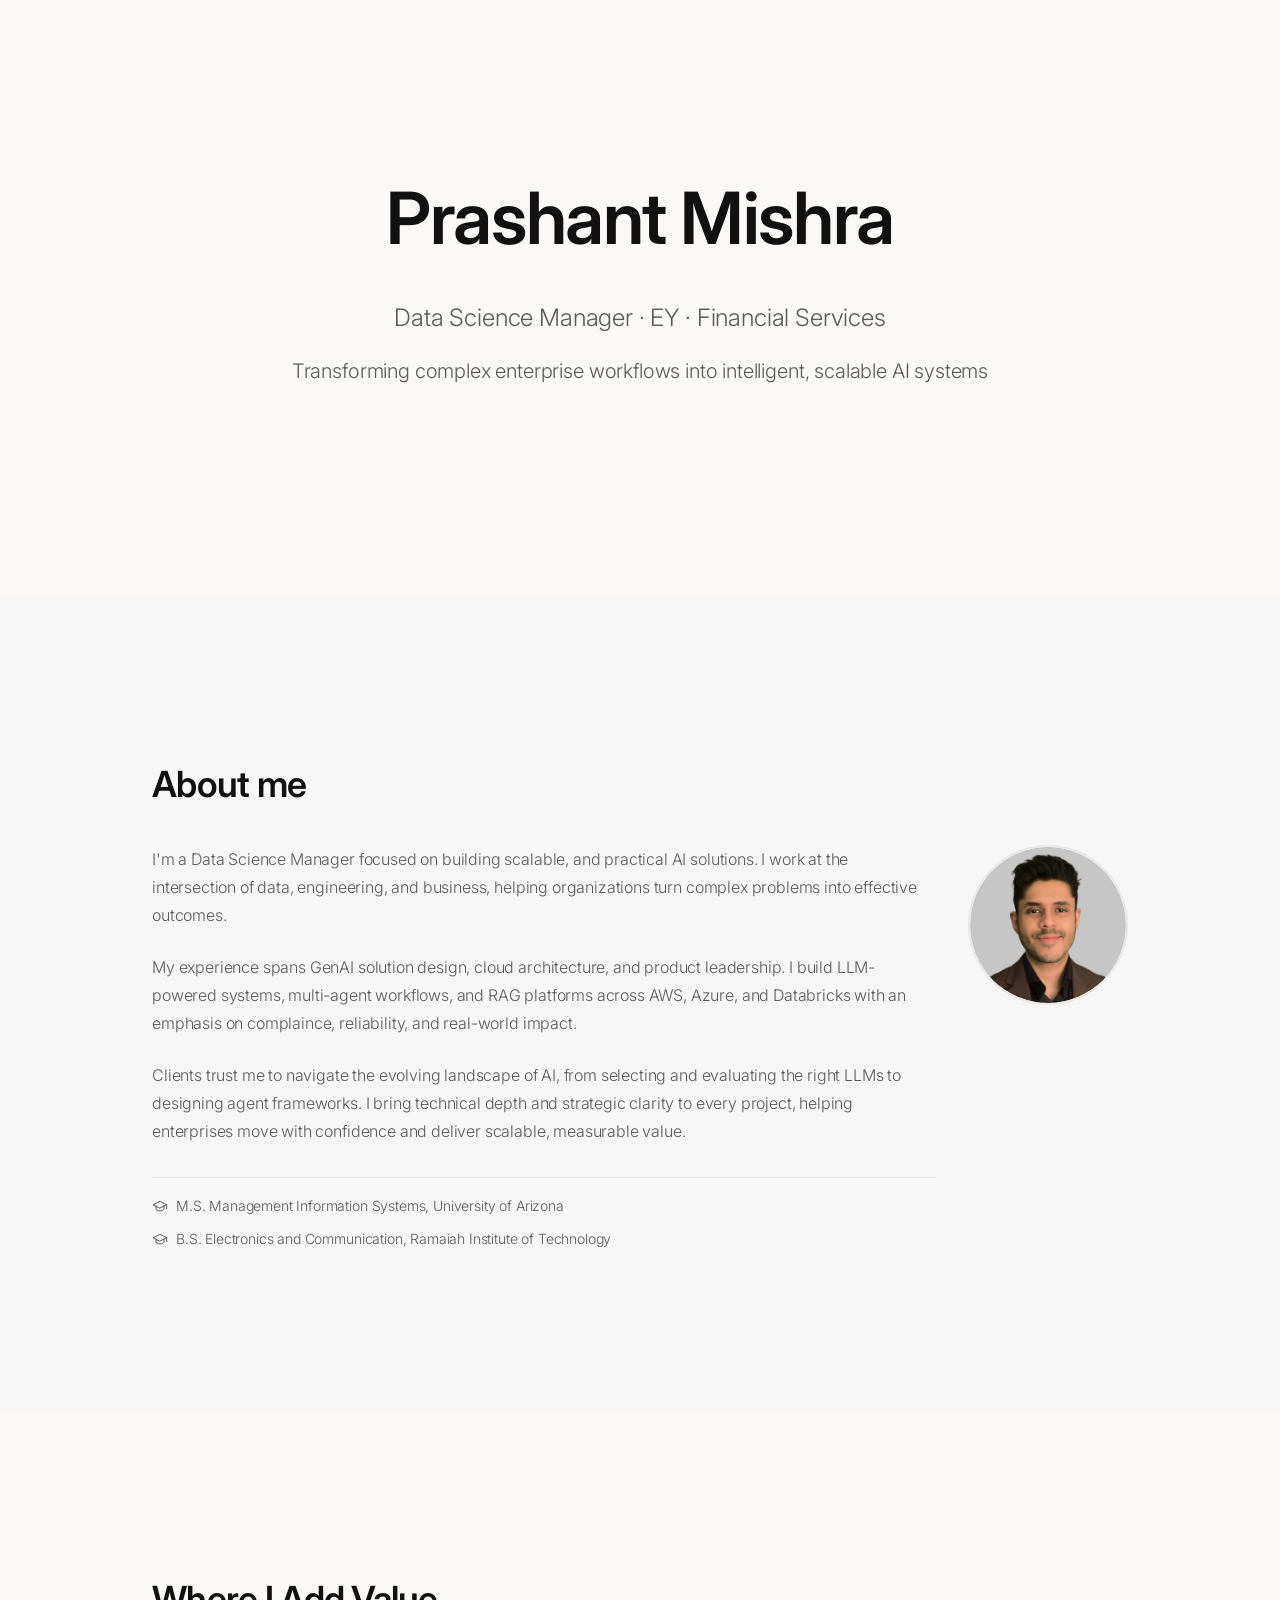
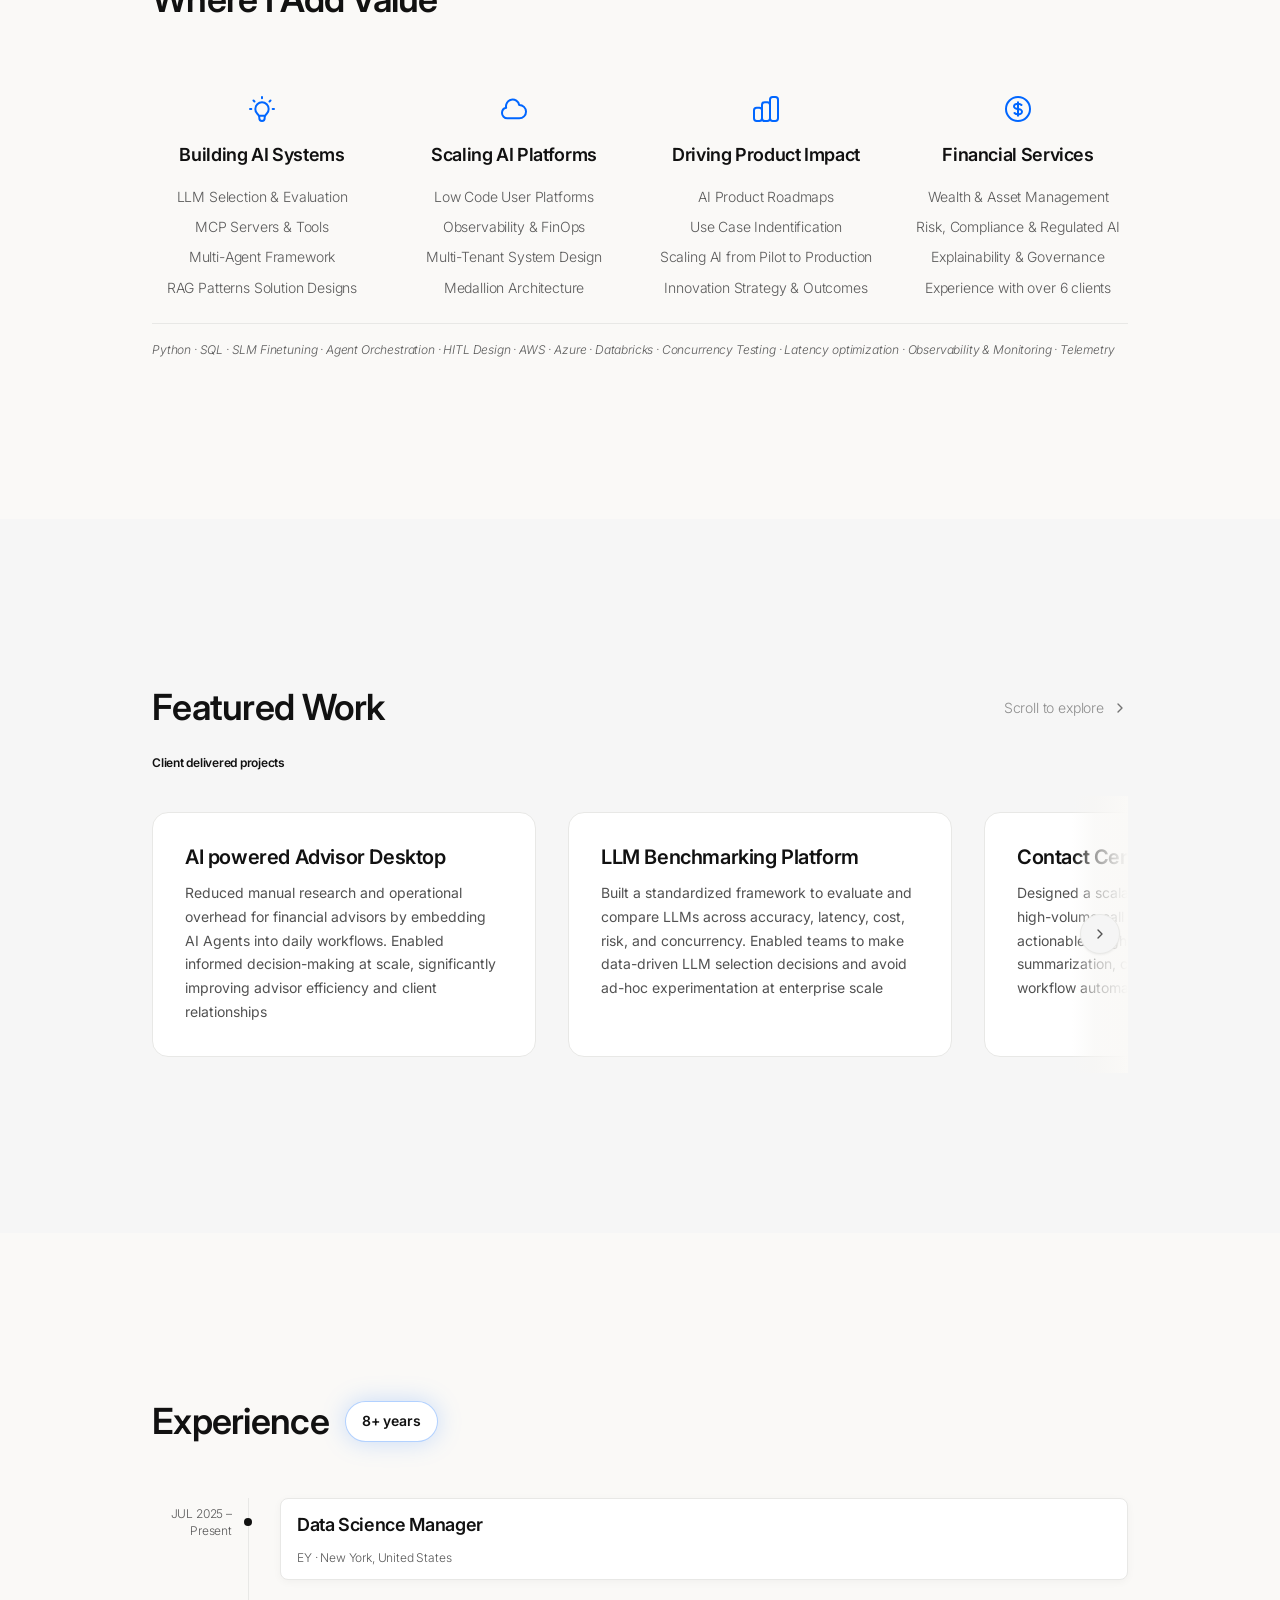
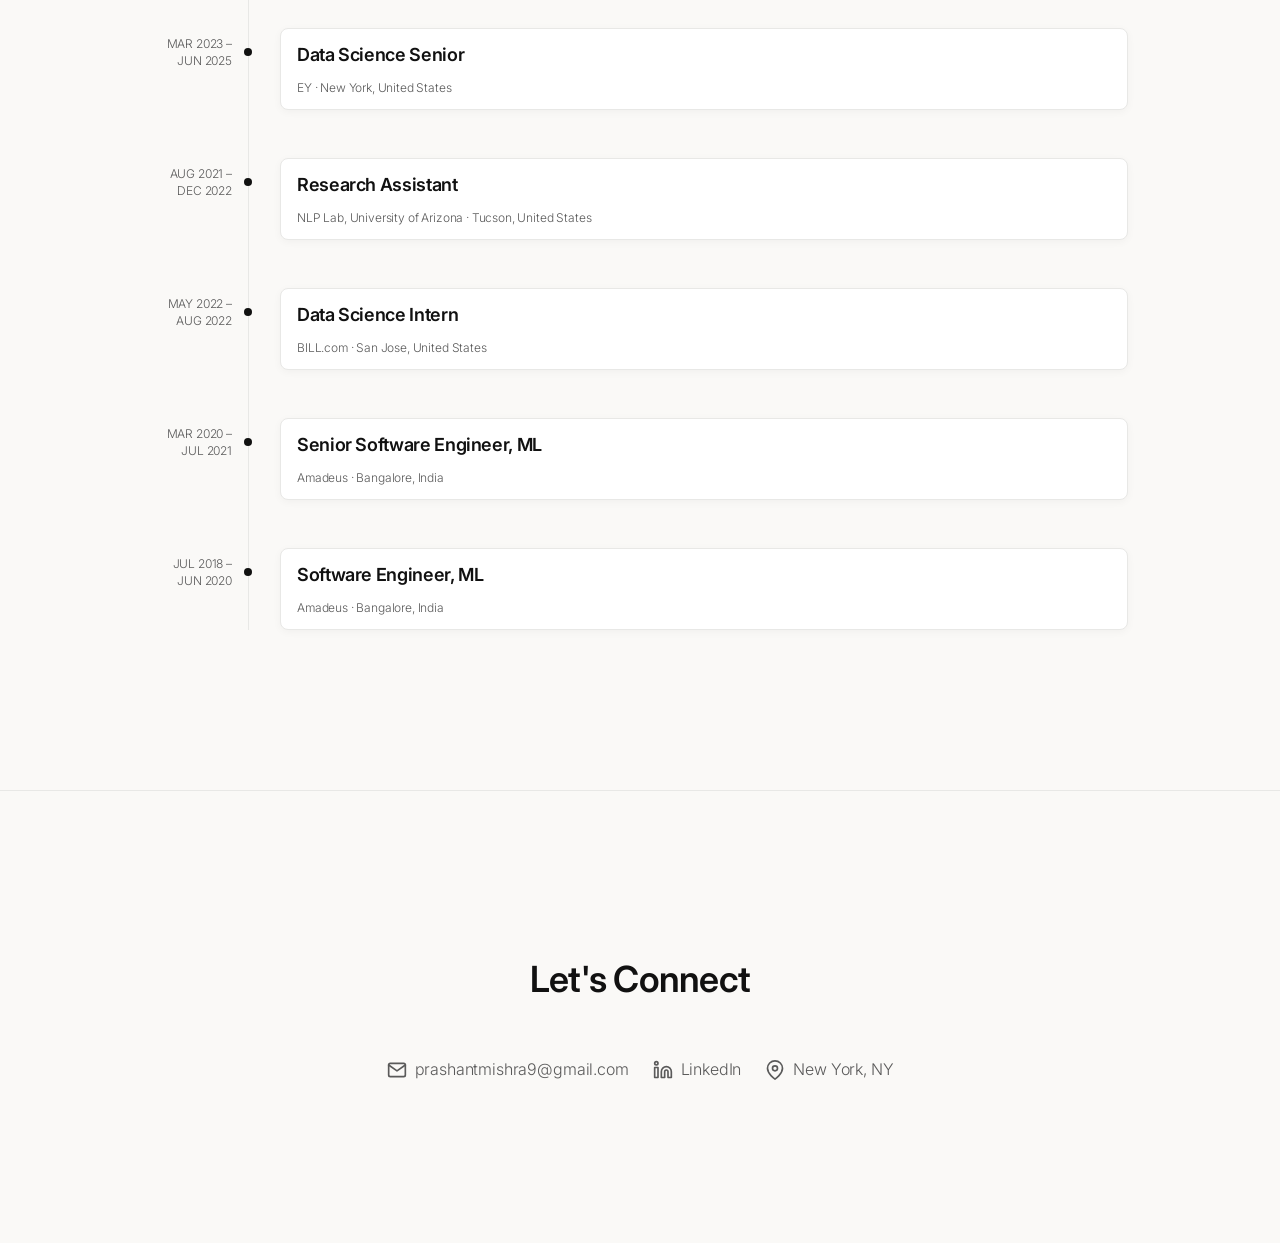
==== commit 7b5d5bc8: "Replace Vite SPA bundle with hand-written static portfolio Rewrites the GitHub Pages site as plain H" ====
--- a/index.html
+++ b/index.html
@@ -1,29 +1,404 @@
 <!doctype html>
 <html lang="en">
   <head>
-    <link rel="icon" type="image/x-icon" href="/assets/favicon2-CuMYZVyS.ico">
     <meta charset="UTF-8" />
     <meta name="viewport" content="width=device-width, initial-scale=1.0" />
+    <link rel="icon" type="image/x-icon" href="favicon2.ico" />
     <title>Prashant Mishra</title>
-    <meta name="description" content="Data Science Manager specializing in Generative AI, RAG, and Agentic Systems for financial services" />
+    <meta
+      name="description"
+      content="Data Science Manager specializing in Generative AI, RAG, and Agentic Systems for financial services"
+    />
     <meta name="author" content="Prashant Mishra" />
-    <link rel="preconnect" href="https://fonts.googleapis.com">
-    <link rel="preconnect" href="https://fonts.gstatic.com" crossorigin>
-    <link href="https://fonts.googleapis.com/css2?family=Inter:wght@300;400;500;600;700&display=swap" rel="stylesheet">
 
     <meta property="og:title" content="Prashant Mishra - Data Science Manager" />
-    <meta property="og:description" content="Data Science Manager specializing in Generative AI, RAG, and Agentic Systems" />
+    <meta
+      property="og:description"
+      content="Data Science Manager specializing in Generative AI, RAG, and Agentic Systems"
+    />
     <meta property="og:type" content="website" />
-    <!-- <meta property="og:image" content="https://lovable.dev/opengraph-image-p98pqg.png" /> -->
-
-    <!-- <meta name="twitter:card" content="summary_large_image" /> -->
-    <!-- <meta name="twitter:site" content="@Lovable" />
-    <meta name="twitter:image" content="https://lovable.dev/opengraph-image-p98pqg.png" /> -->
-    <script type="module" crossorigin src="/assets/index-EZsqfPN2.js"></script>
-    <link rel="stylesheet" crossorigin href="/assets/index-BCAB-lNu.css">
+
+    <link rel="preconnect" href="https://fonts.googleapis.com" />
+    <link rel="preconnect" href="https://fonts.gstatic.com" crossorigin />
+    <link
+      href="https://fonts.googleapis.com/css2?family=Inter:wght@300;400;500;600;700&display=swap"
+      rel="stylesheet"
+    />
+
+    <link rel="stylesheet" href="styles.css" />
   </head>
 
   <body>
-    <div id="root"></div>
+    <main>
+      <!-- ============================== HERO ============================== -->
+      <section class="section-padding hero">
+        <div class="container-narrow">
+          <div class="fade-up">
+            <h1>Prashant Mishra</h1>
+            <p class="hero-subtitle">Data Science Manager · EY · Financial Services</p>
+            <p class="hero-tagline">
+              Transforming complex enterprise workflows into intelligent, scalable AI systems
+            </p>
+          </div>
+        </div>
+      </section>
+
+      <!-- ============================== ABOUT ============================= -->
+      <section class="section-padding about">
+        <div class="container-narrow">
+          <div class="fade-up">
+            <h2>About me</h2>
+            <div class="about-grid">
+              <div class="about-avatar">
+                <div>
+                  <img src="profile_picture.jpeg" alt="Prashant Mishra" />
+                </div>
+              </div>
+              <div class="about-body">
+                <p>
+                  I'm a Data Science Manager focused on building scalable, and practical AI
+                  solutions. I work at the intersection of data, engineering, and business,
+                  helping organizations turn complex problems into effective outcomes.
+                </p>
+                <p>
+                  My experience spans GenAI solution design, cloud architecture, and product
+                  leadership. I build LLM-powered systems, multi-agent workflows, and RAG
+                  platforms across AWS, Azure, and Databricks with an emphasis on complaince,
+                  reliability, and real-world impact.
+                </p>
+                <p>
+                  Clients trust me to navigate the evolving landscape of AI, from selecting and
+                  evaluating the right LLMs to designing agent frameworks. I bring technical
+                  depth and strategic clarity to every project, helping enterprises move with
+                  confidence and deliver scalable, measurable value.
+                </p>
+
+                <div class="about-education">
+                  <span class="about-education-item">
+                    <svg viewBox="0 0 24 24" fill="none" stroke="currentColor" stroke-width="1.5" stroke-linecap="round" stroke-linejoin="round" aria-hidden="true">
+                      <path d="M22 10v6M2 10l10-5 10 5-10 5z"></path>
+                      <path d="M6 12v5c3 3 9 3 12 0v-5"></path>
+                    </svg>
+                    <span>M.S. Management Information Systems, University of Arizona</span>
+                  </span>
+                  <span class="about-education-item">
+                    <svg viewBox="0 0 24 24" fill="none" stroke="currentColor" stroke-width="1.5" stroke-linecap="round" stroke-linejoin="round" aria-hidden="true">
+                      <path d="M22 10v6M2 10l10-5 10 5-10 5z"></path>
+                      <path d="M6 12v5c3 3 9 3 12 0v-5"></path>
+                    </svg>
+                    <span>B.S. Electronics and Communication, Ramaiah Institute of Technology</span>
+                  </span>
+                </div>
+              </div>
+            </div>
+          </div>
+        </div>
+      </section>
+
+      <!-- ============================== SKILLS ============================ -->
+      <section class="section-padding skills">
+        <div class="container-narrow">
+          <div class="fade-up">
+            <h2>Where I Add Value</h2>
+            <div class="skills-grid">
+              <div class="skill-card fade-up" style="--delay: 0s">
+                <div class="skill-icon">
+                  <svg fill="none" viewBox="0 0 24 24" stroke="currentColor" aria-hidden="true">
+                    <path stroke-linecap="round" stroke-linejoin="round" stroke-width="1.5" d="M9.663 17h4.673M12 3v1m6.364 1.636l-.707.707M21 12h-1M4 12H3m3.343-5.657l-.707-.707m2.828 9.9a5 5 0 117.072 0l-.548.547A3.374 3.374 0 0014 18.469V19a2 2 0 11-4 0v-.531c0-.895-.356-1.754-.988-2.386l-.548-.547z"></path>
+                  </svg>
+                </div>
+                <h3>Building AI Systems</h3>
+                <ul>
+                  <li>LLM Selection &amp; Evaluation</li>
+                  <li>MCP Servers &amp; Tools</li>
+                  <li>Multi-Agent Framework</li>
+                  <li>RAG Patterns Solution Designs</li>
+                </ul>
+              </div>
+
+              <div class="skill-card fade-up" style="--delay: 0.1s">
+                <div class="skill-icon">
+                  <svg fill="none" viewBox="0 0 24 24" stroke="currentColor" aria-hidden="true">
+                    <path stroke-linecap="round" stroke-linejoin="round" stroke-width="1.5" d="M3 15a4 4 0 004 4h9a5 5 0 10-.1-9.999 5.002 5.002 0 10-9.78 2.096A4.001 4.001 0 003 15z"></path>
+                  </svg>
+                </div>
+                <h3>Scaling AI Platforms</h3>
+                <ul>
+                  <li>Low Code User Platforms</li>
+                  <li>Observability &amp; FinOps</li>
+                  <li>Multi-Tenant System Design</li>
+                  <li>Medallion Architecture</li>
+                </ul>
+              </div>
+
+              <div class="skill-card fade-up" style="--delay: 0.2s">
+                <div class="skill-icon">
+                  <svg fill="none" viewBox="0 0 24 24" stroke="currentColor" aria-hidden="true">
+                    <path stroke-linecap="round" stroke-linejoin="round" stroke-width="1.5" d="M9 19v-6a2 2 0 00-2-2H5a2 2 0 00-2 2v6a2 2 0 002 2h2a2 2 0 002-2zm0 0V9a2 2 0 012-2h2a2 2 0 012 2v10m-6 0a2 2 0 002 2h2a2 2 0 002-2m0 0V5a2 2 0 012-2h2a2 2 0 012 2v14a2 2 0 01-2 2h-2a2 2 0 01-2-2z"></path>
+                  </svg>
+                </div>
+                <h3>Driving Product Impact</h3>
+                <ul>
+                  <li>AI Product Roadmaps</li>
+                  <li>Use Case Indentification</li>
+                  <li>Scaling AI from Pilot to Production</li>
+                  <li>Innovation Strategy &amp; Outcomes</li>
+                </ul>
+              </div>
+
+              <div class="skill-card fade-up" style="--delay: 0.3s">
+                <div class="skill-icon">
+                  <svg fill="none" viewBox="0 0 24 24" stroke="currentColor" aria-hidden="true">
+                    <path stroke-linecap="round" stroke-linejoin="round" stroke-width="1.5" d="M12 8c-1.657 0-3 .895-3 2s1.343 2 3 2 3 .895 3 2-1.343 2-3 2m0-8c1.11 0 2.08.402 2.599 1M12 8V7m0 1v8m0 0v1m0-1c-1.11 0-2.08-.402-2.599-1M21 12a9 9 0 11-18 0 9 9 0 0118 0z"></path>
+                  </svg>
+                </div>
+                <h3>Financial Services</h3>
+                <ul>
+                  <li>Wealth &amp; Asset Management</li>
+                  <li>Risk, Compliance &amp; Regulated AI</li>
+                  <li>Explainability &amp; Governance</li>
+                  <li>Experience with over 6 clients</li>
+                </ul>
+              </div>
+            </div>
+
+            <div class="skills-tagline">
+              <span
+                >Python · SQL · SLM Finetuning · Agent Orchestration · HITL Design · AWS ·
+                Azure · Databricks · Concurrency Testing · Latency optimization · Observability
+                &amp; Monitoring · Telemetry</span
+              >
+            </div>
+          </div>
+        </div>
+      </section>
+
+      <!-- ============================== FEATURED WORK ===================== -->
+      <section class="section-padding featured">
+        <div class="container-narrow">
+          <div class="fade-up">
+            <div class="featured-header">
+              <h2>Featured Work</h2>
+              <span class="featured-hint">
+                <span>Scroll to explore</span>
+                <svg viewBox="0 0 24 24" fill="none" stroke="currentColor" stroke-width="2" stroke-linecap="round" stroke-linejoin="round" aria-hidden="true">
+                  <polyline points="9 18 15 12 9 6"></polyline>
+                </svg>
+              </span>
+            </div>
+            <p class="featured-sub">Client delivered projects</p>
+
+            <div class="featured-scroll-wrap">
+              <button type="button" class="featured-scroll-button" aria-label="Scroll right">
+                <svg viewBox="0 0 24 24" fill="none" stroke="currentColor" stroke-width="2" stroke-linecap="round" stroke-linejoin="round" aria-hidden="true">
+                  <polyline points="9 18 15 12 9 6"></polyline>
+                </svg>
+              </button>
+
+              <div class="featured-scroll" role="list">
+                <div class="featured-track">
+                  <div class="featured-card" role="listitem">
+                    <button type="button" class="featured-card-btn fade-up" data-project="ai-advisor-desktop" style="--delay: 0s">
+                      <h3>AI powered Advisor Desktop</h3>
+                      <p>
+                        Reduced manual research and operational overhead for financial advisors
+                        by embedding AI Agents into daily workflows. Enabled informed
+                        decision-making at scale, significantly improving advisor efficiency
+                        and client relationships
+                      </p>
+                    </button>
+                  </div>
+                  <div class="featured-card" role="listitem">
+                    <button type="button" class="featured-card-btn fade-up" data-project="llm-benchmarking" style="--delay: 0.08s">
+                      <h3>LLM Benchmarking Platform</h3>
+                      <p>
+                        Built a standardized framework to evaluate and compare LLMs across
+                        accuracy, latency, cost, risk, and concurrency. Enabled teams to make
+                        data-driven LLM selection decisions and avoid ad-hoc experimentation at
+                        enterprise scale
+                      </p>
+                    </button>
+                  </div>
+                  <div class="featured-card" role="listitem">
+                    <button type="button" class="featured-card-btn fade-up" data-project="contact-center-ai" style="--delay: 0.16s">
+                      <h3>Contact Center AI</h3>
+                      <p>
+                        Designed a scalable GenAI system to process high-volume call
+                        transcripts and generate actionable insights. Operationalized AI across
+                        summarization, compliance tagging, and workflow automation in
+                        production environments
+                      </p>
+                    </button>
+                  </div>
+                  <div class="featured-card" role="listitem">
+                    <button type="button" class="featured-card-btn fade-up" data-project="llmops-enablement" style="--delay: 0.24s">
+                      <h3>LLMOps Enablement</h3>
+                      <p>
+                        Designed an enterprise LLMOps layer to operationalize GenAI workloads
+                        across environments. Supported scalable model serving, observability,
+                        and FinOps for production AI systems
+                      </p>
+                    </button>
+                  </div>
+                  <div class="featured-card" role="listitem">
+                    <button type="button" class="featured-card-btn fade-up" data-project="ai-maturity-index" style="--delay: 0.32s">
+                      <h3>Enterprise AI Maturity Index</h3>
+                      <p>
+                        Created a standardized index to evaluate how organizations adopt,
+                        govern, and scale AI initiatives. Helped executives move from
+                        fragmented experimentation to a cohesive, enterprise AI strategy
+                      </p>
+                    </button>
+                  </div>
+                  <div class="featured-card" role="listitem">
+                    <button type="button" class="featured-card-btn fade-up" data-project="payment-throttling" style="--delay: 0.4s">
+                      <h3>Intraday Payment Throttling</h3>
+                      <p>
+                        Built an AI-driven system to dynamically delay intraday payments based
+                        on liquidity risk and real-time signals. Reduced operational risk while
+                        maintaining payment throughput and regulatory compliance in
+                        time-sensitive financial workflows
+                      </p>
+                    </button>
+                  </div>
+                  <div class="featured-card" role="listitem">
+                    <button type="button" class="featured-card-btn fade-up" data-project="liquidity-stress" style="--delay: 0.48s">
+                      <h3>Liquidity Stress Testing</h3>
+                      <p>
+                        Applied AI-driven segmentation to enhance liquidity stress testing and
+                        scenario analysis. Improved risk sensitivity and decision-making by
+                        identifying differentiated liquidity behaviors across portfolios and
+                        stress conditions
+                      </p>
+                    </button>
+                  </div>
+                </div>
+              </div>
+
+              <div class="featured-shadow" aria-hidden="true"></div>
+            </div>
+          </div>
+        </div>
+      </section>
+
+      <!-- ============================== EXPERIENCE ======================== -->
+      <section class="section-padding experience">
+        <div class="container-narrow">
+          <div class="fade-up">
+            <div class="experience-heading">
+              <h2>Experience</h2>
+              <div class="years-pill">
+                <div class="years-pill-pulse" aria-hidden="true"></div>
+                <div class="years-pill-body">
+                  <p id="years-of-experience">7+ years</p>
+                </div>
+              </div>
+            </div>
+
+            <div class="experience-list">
+              <div class="experience-item fade-up" style="--delay: 0s">
+                <div class="experience-period">JUL 2025 – Present</div>
+                <div class="experience-dot" aria-hidden="true"></div>
+                <div class="experience-card">
+                  <h3>Data Science Manager</h3>
+                  <p>EY · New York, United States</p>
+                </div>
+              </div>
+              <div class="experience-item fade-up" style="--delay: 0.1s">
+                <div class="experience-period">MAR 2023 – JUN 2025</div>
+                <div class="experience-dot" aria-hidden="true"></div>
+                <div class="experience-card">
+                  <h3>Data Science Senior</h3>
+                  <p>EY · New York, United States</p>
+                </div>
+              </div>
+              <div class="experience-item fade-up" style="--delay: 0.2s">
+                <div class="experience-period">AUG 2021 – DEC 2022</div>
+                <div class="experience-dot" aria-hidden="true"></div>
+                <div class="experience-card">
+                  <h3>Research Assistant</h3>
+                  <p>NLP Lab, University of Arizona · Tucson, United States</p>
+                </div>
+              </div>
+              <div class="experience-item fade-up" style="--delay: 0.3s">
+                <div class="experience-period">MAY 2022 – AUG 2022</div>
+                <div class="experience-dot" aria-hidden="true"></div>
+                <div class="experience-card">
+                  <h3>Data Science Intern</h3>
+                  <p>BILL.com · San Jose, United States</p>
+                </div>
+              </div>
+              <div class="experience-item fade-up" style="--delay: 0.4s">
+                <div class="experience-period">MAR 2020 – JUL 2021</div>
+                <div class="experience-dot" aria-hidden="true"></div>
+                <div class="experience-card">
+                  <h3>Senior Software Engineer, ML</h3>
+                  <p>Amadeus · Bangalore, India</p>
+                </div>
+              </div>
+              <div class="experience-item fade-up" style="--delay: 0.5s">
+                <div class="experience-period">JUL 2018 – JUN 2020</div>
+                <div class="experience-dot" aria-hidden="true"></div>
+                <div class="experience-card">
+                  <h3>Software Engineer, ML</h3>
+                  <p>Amadeus · Bangalore, India</p>
+                </div>
+              </div>
+            </div>
+          </div>
+        </div>
+      </section>
+
+      <!-- ============================== CONTACT =========================== -->
+      <section id="contact" class="section-padding contact">
+        <div class="container-narrow contact-inner">
+          <div class="fade-up">
+            <h2>Let's Connect</h2>
+            <div class="contact-links">
+              <a href="mailto:prashantmishra9@gmail.com">
+                <svg viewBox="0 0 24 24" fill="none" stroke="currentColor" stroke-width="2" stroke-linecap="round" stroke-linejoin="round" aria-hidden="true">
+                  <path d="M4 4h16c1.1 0 2 .9 2 2v12c0 1.1-.9 2-2 2H4c-1.1 0-2-.9-2-2V6c0-1.1.9-2 2-2z"></path>
+                  <polyline points="22,6 12,13 2,6"></polyline>
+                </svg>
+                <span>prashantmishra9@gmail.com</span>
+              </a>
+              <a href="https://linkedin.com/in/prashantmishra9" target="_blank" rel="noopener noreferrer">
+                <svg viewBox="0 0 24 24" fill="none" stroke="currentColor" stroke-width="2" stroke-linecap="round" stroke-linejoin="round" aria-hidden="true">
+                  <path d="M16 8a6 6 0 0 1 6 6v7h-4v-7a2 2 0 0 0-2-2 2 2 0 0 0-2 2v7h-4v-7a6 6 0 0 1 6-6z"></path>
+                  <rect x="2" y="9" width="4" height="12"></rect>
+                  <circle cx="4" cy="4" r="2"></circle>
+                </svg>
+                <span>LinkedIn</span>
+              </a>
+              <div>
+                <svg viewBox="0 0 24 24" fill="none" stroke="currentColor" stroke-width="2" stroke-linecap="round" stroke-linejoin="round" aria-hidden="true">
+                  <path d="M21 10c0 7-9 13-9 13s-9-6-9-13a9 9 0 0 1 18 0z"></path>
+                  <circle cx="12" cy="10" r="3"></circle>
+                </svg>
+                <span>New York, NY</span>
+              </div>
+            </div>
+          </div>
+        </div>
+      </section>
+    </main>
+
+    <!-- ============================== PROJECT MODAL ===================== -->
+    <dialog id="project-dialog" class="project-dialog" aria-labelledby="project-dialog-title">
+      <div class="project-dialog-inner">
+        <div class="project-dialog-header">
+          <h3 id="project-dialog-title" class="project-dialog-title"></h3>
+          <button type="button" class="project-dialog-close" aria-label="Close">
+            <svg viewBox="0 0 24 24" fill="none" stroke="currentColor" stroke-width="2" stroke-linecap="round" stroke-linejoin="round" aria-hidden="true">
+              <line x1="18" y1="6" x2="6" y2="18"></line>
+              <line x1="6" y1="6" x2="18" y2="18"></line>
+            </svg>
+          </button>
+        </div>
+        <div id="project-dialog-body" class="project-dialog-body"></div>
+      </div>
+    </dialog>
+
+    <script src="script.js"></script>
   </body>
 </html>
--- a/styles.css
+++ b/styles.css
@@ -0,0 +1,827 @@
+/* =========================================================
+   Design tokens (light)
+   ========================================================= */
+:root {
+  --background: #faf9f7;
+  --foreground: #111111;
+  --surface: #ffffff;
+  --primary: #111111;
+  --secondary: #5a5a5a;
+  --muted: #f6f6f6;
+  --muted-foreground: #5a5a5a;
+  --accent: #0066ff;
+  --border: #e8e8e6;
+  --divider: #e8e8e6;
+
+  --shadow-soft: 0 2px 8px rgba(0, 0, 0, 0.04);
+  --shadow-lift: 0 4px 16px rgba(0, 0, 0, 0.06);
+
+  --radius: 0.5rem;
+  --radius-card: 1rem;
+
+  --container-max: 1040px;
+}
+
+/* =========================================================
+   Reset + base typography
+   ========================================================= */
+*,
+*::before,
+*::after {
+  box-sizing: border-box;
+}
+
+html {
+  -webkit-text-size-adjust: 100%;
+  scroll-behavior: smooth;
+}
+
+body {
+  margin: 0;
+  background-color: var(--background);
+  color: var(--foreground);
+  font-family: "Inter", -apple-system, BlinkMacSystemFont, "Segoe UI", sans-serif;
+  font-weight: 300;
+  font-size: 16px;
+  line-height: 1.6;
+  letter-spacing: -0.01em;
+  -webkit-font-smoothing: antialiased;
+  -moz-osx-font-smoothing: grayscale;
+}
+
+h1, h2, h3, h4, h5, h6 {
+  margin: 0;
+  font-weight: 600;
+  letter-spacing: -0.02em;
+  color: var(--primary);
+}
+
+p {
+  margin: 0;
+}
+
+a {
+  color: inherit;
+  text-decoration: none;
+}
+
+img {
+  display: block;
+  max-width: 100%;
+  height: auto;
+}
+
+button {
+  font-family: inherit;
+  font-size: inherit;
+  color: inherit;
+  background: none;
+  border: 0;
+  padding: 0;
+  cursor: pointer;
+}
+
+/* =========================================================
+   Layout primitives
+   ========================================================= */
+.container-narrow {
+  max-width: var(--container-max);
+  margin: 0 auto;
+  padding: 0 1.5rem;
+}
+
+.section-padding {
+  padding-top: 6rem;
+  padding-bottom: 6rem;
+}
+
+main {
+  min-height: 100vh;
+}
+
+@media (min-width: 768px) {
+  .container-narrow {
+    padding: 0 2rem;
+  }
+  .section-padding {
+    padding-top: 8rem;
+    padding-bottom: 8rem;
+  }
+}
+
+@media (min-width: 1024px) {
+  .section-padding {
+    padding-top: 10rem;
+    padding-bottom: 10rem;
+  }
+}
+
+/* =========================================================
+   Fade-up animation (IntersectionObserver-driven)
+   ========================================================= */
+.fade-up {
+  opacity: 0;
+  transform: translateY(20px);
+  transition: opacity 0.5s ease-out, transform 0.5s ease-out;
+  transition-delay: var(--delay, 0s);
+}
+
+.fade-up.is-visible {
+  opacity: 1;
+  transform: translateY(0);
+}
+
+@media (prefers-reduced-motion: reduce) {
+  .fade-up {
+    opacity: 1;
+    transform: none;
+    transition: none;
+  }
+}
+
+/* =========================================================
+   Hero
+   ========================================================= */
+.hero {
+  background-color: var(--background);
+  text-align: center;
+}
+
+.hero h1 {
+  font-size: clamp(2.5rem, 6vw, 4.5rem);
+  margin-bottom: 1.5rem;
+  color: var(--primary);
+}
+
+.hero .hero-subtitle {
+  font-size: clamp(1.125rem, 2vw, 1.5rem);
+  color: var(--secondary);
+  font-weight: 300;
+  margin-bottom: 1rem;
+}
+
+.hero .hero-tagline {
+  font-size: clamp(1rem, 1.6vw, 1.25rem);
+  color: var(--muted-foreground);
+  max-width: 56rem;
+  margin: 0 auto 3rem;
+  line-height: 1.7;
+}
+
+/* =========================================================
+   About
+   ========================================================= */
+.about {
+  background-color: var(--muted);
+}
+
+.about h2 {
+  font-size: clamp(1.875rem, 3.5vw, 2.25rem);
+  margin-bottom: 2rem;
+}
+
+.about-grid {
+  display: flex;
+  flex-direction: column;
+  gap: 2rem;
+  align-items: flex-start;
+}
+
+.about-avatar {
+  width: 8rem;
+  height: 8rem;
+  flex-shrink: 0;
+}
+
+.about-avatar > div {
+  width: 100%;
+  height: 100%;
+  border-radius: 9999px;
+  background-color: var(--surface);
+  border: 2px solid var(--border);
+  overflow: hidden;
+}
+
+.about-avatar img {
+  width: 100%;
+  height: 100%;
+  object-fit: cover;
+  border-radius: 9999px;
+}
+
+.about-body {
+  display: flex;
+  flex-direction: column;
+  gap: 1.5rem;
+  color: var(--secondary);
+  line-height: 1.75;
+  flex: 1;
+}
+
+.about-education {
+  display: flex;
+  flex-wrap: wrap;
+  column-gap: 1.5rem;
+  row-gap: 0.5rem;
+  padding-top: 1rem;
+  margin-top: 0.5rem;
+  border-top: 1px solid var(--border);
+}
+
+.about-education-item {
+  display: inline-flex;
+  align-items: center;
+  gap: 0.5rem;
+  font-size: 0.875rem;
+  color: var(--muted-foreground);
+}
+
+.about-education-item svg {
+  width: 1rem;
+  height: 1rem;
+  color: var(--muted-foreground);
+  flex-shrink: 0;
+}
+
+@media (min-width: 768px) {
+  .about-grid {
+    flex-direction: row-reverse;
+  }
+  .about-avatar {
+    width: 10rem;
+    height: 10rem;
+  }
+}
+
+/* =========================================================
+   Skills
+   ========================================================= */
+.skills {
+  background-color: var(--background);
+}
+
+.skills h2 {
+  font-size: clamp(1.875rem, 3.5vw, 2.25rem);
+  margin-bottom: 4rem;
+}
+
+.skills-grid {
+  display: grid;
+  grid-template-columns: 1fr;
+  gap: 2rem;
+}
+
+@media (min-width: 768px) {
+  .skills-grid {
+    grid-template-columns: repeat(4, minmax(0, 1fr));
+  }
+}
+
+.skill-card {
+  text-align: center;
+}
+
+.skill-icon {
+  margin-bottom: 1rem;
+  color: var(--accent);
+  display: flex;
+  justify-content: center;
+}
+
+.skill-icon svg {
+  width: 2rem;
+  height: 2rem;
+}
+
+.skill-card h3 {
+  font-size: 1.125rem;
+  margin-bottom: 1rem;
+  color: var(--primary);
+}
+
+.skill-card ul {
+  list-style: none;
+  padding: 0;
+  margin: 0;
+  display: flex;
+  flex-direction: column;
+  gap: 0.5rem;
+  font-size: 0.875rem;
+  color: var(--secondary);
+}
+
+.skills-tagline {
+  padding-top: 1rem;
+  margin-top: 1.5rem;
+  border-top: 1px solid var(--border);
+  display: flex;
+  flex-wrap: wrap;
+}
+
+.skills-tagline span {
+  font-size: 0.75rem;
+  font-style: italic;
+  color: var(--muted-foreground);
+}
+
+/* =========================================================
+   Featured Work
+   ========================================================= */
+.featured {
+  background-color: var(--muted);
+}
+
+.featured-header {
+  display: flex;
+  align-items: center;
+  justify-content: space-between;
+  margin-bottom: 1rem;
+}
+
+.featured-header h2 {
+  font-size: clamp(1.875rem, 3.5vw, 2.25rem);
+}
+
+.featured-hint {
+  display: none;
+  align-items: center;
+  gap: 0.5rem;
+  font-size: 0.875rem;
+  color: #737373;
+}
+
+.featured-hint span {
+  opacity: 0.8;
+}
+
+.featured-hint svg {
+  width: 1rem;
+  height: 1rem;
+  color: #737373;
+}
+
+.featured-sub {
+  font-size: 0.75rem;
+  font-weight: 600;
+  color: var(--primary);
+  letter-spacing: -0.02em;
+}
+
+@media (min-width: 768px) {
+  .featured-hint {
+    display: inline-flex;
+  }
+}
+
+.featured-scroll-wrap {
+  position: relative;
+  margin-top: 1.5rem;
+}
+
+.featured-scroll {
+  overflow-x: auto;
+  padding: 1rem 0;
+  scroll-behavior: smooth;
+  -webkit-overflow-scrolling: touch;
+  touch-action: pan-x;
+  scroll-snap-type: x mandatory;
+}
+
+.featured-scroll::-webkit-scrollbar {
+  height: 6px;
+}
+.featured-scroll::-webkit-scrollbar-thumb {
+  background: rgba(0, 0, 0, 0.08);
+  border-radius: 999px;
+}
+
+.featured-track {
+  display: flex;
+  gap: 2rem;
+  padding: 0 1rem;
+}
+
+.featured-card {
+  flex-shrink: 0;
+  width: 20rem;
+  scroll-snap-align: start;
+}
+
+@media (min-width: 768px) {
+  .featured-card {
+    width: 24rem;
+  }
+}
+
+.featured-card-btn {
+  text-align: left;
+  background: #ffffff;
+  padding: 2rem;
+  border-radius: 1rem;
+  border: 1px solid #e8e8e6;
+  box-shadow: none;
+  transition: box-shadow 0.2s ease;
+  height: 100%;
+  width: 100%;
+  display: flex;
+  flex-direction: column;
+}
+
+.featured-card-btn:hover,
+.featured-card-btn:focus-visible {
+  box-shadow: var(--shadow-soft);
+  outline: none;
+}
+
+.featured-card-btn h3 {
+  font-size: 1.125rem;
+  color: var(--primary);
+  margin-bottom: 0.75rem;
+}
+
+@media (min-width: 768px) {
+  .featured-card-btn h3 {
+    font-size: 1.25rem;
+  }
+}
+
+.featured-card-btn p {
+  font-size: 0.875rem;
+  color: #525252;
+  line-height: 1.7;
+  flex: 1;
+}
+
+.featured-scroll-button {
+  display: none;
+  align-items: center;
+  justify-content: center;
+  position: absolute;
+  right: 0.5rem;
+  top: 50%;
+  transform: translateY(-50%);
+  width: 2.5rem;
+  height: 2.5rem;
+  border-radius: 9999px;
+  background: #f5f5f5;
+  border: 1px solid #e9e9e7;
+  color: #525252;
+  box-shadow: 0 1px 2px rgba(0, 0, 0, 0.05);
+  z-index: 3;
+  transition: box-shadow 0.2s ease;
+}
+
+.featured-scroll-button:hover {
+  box-shadow: var(--shadow-soft);
+}
+
+.featured-scroll-button:focus-visible {
+  outline: 2px solid rgba(0, 102, 255, 0.3);
+  outline-offset: 2px;
+}
+
+.featured-scroll-button svg {
+  width: 1rem;
+  height: 1rem;
+}
+
+@media (min-width: 768px) {
+  .featured-scroll-button {
+    display: inline-flex;
+  }
+}
+
+.featured-shadow {
+  pointer-events: none;
+  position: absolute;
+  right: 0;
+  top: 0;
+  bottom: 0;
+  width: 3.5rem;
+  opacity: 0;
+  transition: opacity 0.3s ease-out;
+  background: linear-gradient(
+    to left,
+    #faf9f7 0%,
+    rgba(247, 246, 244, 0.6) 60%,
+    transparent 100%
+  );
+}
+
+.featured-shadow.show-right-shadow {
+  opacity: 1;
+}
+
+/* =========================================================
+   Experience
+   ========================================================= */
+.experience {
+  background-color: var(--background);
+}
+
+.experience-heading {
+  display: flex;
+  align-items: center;
+  gap: 1rem;
+  margin-bottom: 3rem;
+}
+
+.experience-heading h2 {
+  font-size: clamp(1.875rem, 3.5vw, 2.25rem);
+}
+
+.years-pill {
+  position: relative;
+}
+
+.years-pill-pulse {
+  position: absolute;
+  inset: 0;
+  background-color: rgba(0, 102, 255, 0.2);
+  filter: blur(12px);
+  border-radius: 9999px;
+  animation: pulse 2s ease-in-out infinite;
+}
+
+@keyframes pulse {
+  0%, 100% { opacity: 1; }
+  50% { opacity: 0.5; }
+}
+
+.years-pill-body {
+  position: relative;
+  background-color: var(--surface);
+  border: 1px solid rgba(0, 102, 255, 0.3);
+  border-radius: 9999px;
+  padding: 0.5rem 1rem;
+}
+
+.years-pill-body p {
+  font-size: 0.875rem;
+  font-weight: 600;
+  color: var(--primary);
+}
+
+.experience-list {
+  position: relative;
+  display: flex;
+  flex-direction: column;
+  gap: 3rem;
+}
+
+.experience-list::before {
+  content: "";
+  position: absolute;
+  left: 6rem;
+  top: 0;
+  bottom: 0;
+  width: 1px;
+  background-color: var(--divider);
+}
+
+.experience-item {
+  position: relative;
+  padding-left: 8rem;
+}
+
+.experience-period {
+  position: absolute;
+  left: 0;
+  top: 0.5rem;
+  width: 5rem;
+  text-align: right;
+  font-size: 0.75rem;
+  color: var(--muted-foreground);
+  line-height: 1.4;
+}
+
+.experience-dot {
+  position: absolute;
+  left: calc(6rem - 4px);
+  top: 1.25rem;
+  width: 0.5rem;
+  height: 0.5rem;
+  border-radius: 9999px;
+  background-color: var(--primary);
+}
+
+.experience-card {
+  background: var(--surface);
+  padding: 0.75rem 1rem;
+  border-radius: var(--radius);
+  border: 1px solid var(--border);
+  box-shadow: var(--shadow-soft);
+  transition: box-shadow 0.3s ease;
+}
+
+.experience-card:hover {
+  box-shadow: var(--shadow-lift);
+}
+
+.experience-card h3 {
+  font-size: 1.125rem;
+  color: var(--primary);
+  margin-bottom: 0.5rem;
+}
+
+.experience-card p {
+  font-size: 0.75rem;
+  color: var(--secondary);
+}
+
+@media (max-width: 540px) {
+  .experience-list::before {
+    left: 4rem;
+  }
+  .experience-item {
+    padding-left: 5.5rem;
+  }
+  .experience-period {
+    width: 3.25rem;
+    font-size: 0.7rem;
+  }
+  .experience-dot {
+    left: calc(4rem - 4px);
+  }
+}
+
+/* =========================================================
+   Contact
+   ========================================================= */
+.contact {
+  background-color: var(--background);
+  border-top: 1px solid var(--divider);
+}
+
+.contact-inner {
+  text-align: center;
+}
+
+.contact h2 {
+  font-size: clamp(1.875rem, 3.5vw, 2.25rem);
+  margin-bottom: 3rem;
+}
+
+.contact-links {
+  display: flex;
+  flex-direction: column;
+  gap: 1.5rem;
+  justify-content: center;
+  align-items: center;
+  color: var(--secondary);
+}
+
+.contact-links > a,
+.contact-links > div {
+  display: inline-flex;
+  align-items: center;
+  gap: 0.5rem;
+}
+
+.contact-links a {
+  transition: color 0.2s ease;
+}
+
+.contact-links a:hover {
+  color: var(--accent);
+}
+
+.contact-links svg {
+  width: 1.25rem;
+  height: 1.25rem;
+  flex-shrink: 0;
+}
+
+@media (min-width: 640px) {
+  .contact-links {
+    flex-direction: row;
+    gap: 1.5rem;
+  }
+}
+
+/* =========================================================
+   Project modal (native <dialog>)
+   ========================================================= */
+.project-dialog {
+  width: 90vw;
+  max-width: 56rem;
+  max-height: 80vh;
+  padding: 0;
+  border: 1px solid var(--border);
+  border-radius: 1rem;
+  background-color: var(--surface);
+  color: var(--secondary);
+  overflow: hidden;
+  box-shadow: 0 10px 40px rgba(0, 0, 0, 0.15);
+}
+
+.project-dialog::backdrop {
+  background-color: rgba(0, 0, 0, 0.45);
+  backdrop-filter: blur(2px);
+}
+
+@media (min-width: 768px) {
+  .project-dialog {
+    width: 70vw;
+  }
+}
+
+.project-dialog-inner {
+  max-height: 80vh;
+  overflow-y: auto;
+  padding: 1.5rem 1.75rem 2rem;
+}
+
+.project-dialog-header {
+  display: flex;
+  justify-content: space-between;
+  align-items: flex-start;
+  gap: 1rem;
+  margin-bottom: 1rem;
+}
+
+.project-dialog-title {
+  font-size: 1.5rem;
+  color: var(--primary);
+}
+
+.project-dialog-close {
+  width: 2rem;
+  height: 2rem;
+  border-radius: 9999px;
+  display: inline-flex;
+  align-items: center;
+  justify-content: center;
+  color: var(--secondary);
+  transition: background-color 0.2s ease;
+}
+
+.project-dialog-close:hover {
+  background-color: var(--muted);
+}
+
+.project-dialog-close svg {
+  width: 1.25rem;
+  height: 1.25rem;
+}
+
+.project-dialog-body {
+  display: flex;
+  flex-direction: column;
+  gap: 1.5rem;
+  padding: 0 0.5rem;
+}
+
+.project-dialog-summary {
+  font-size: 0.875rem;
+  color: var(--muted-foreground);
+  line-height: 1.7;
+}
+
+.project-dialog-body section h4 {
+  font-size: 1rem;
+  color: var(--primary);
+  margin-bottom: 0.375rem;
+}
+
+.project-dialog-body p,
+.project-dialog-body li {
+  font-size: 0.875rem;
+  line-height: 1.7;
+  color: var(--secondary);
+}
+
+.project-dialog-body ul {
+  list-style: disc;
+  padding-left: 1.25rem;
+  display: flex;
+  flex-direction: column;
+  gap: 0.5rem;
+  margin: 0;
+}
+
+/* =========================================================
+   404 page
+   ========================================================= */
+.not-found {
+  min-height: 100vh;
+  display: flex;
+  align-items: center;
+  justify-content: center;
+  text-align: center;
+}
+
+.not-found h1 {
+  font-size: 4rem;
+  margin-bottom: 1rem;
+}
+
+.not-found p {
+  color: var(--secondary);
+  margin-bottom: 1.5rem;
+}
+
+.not-found a {
+  color: var(--accent);
+  text-decoration: underline;
+}
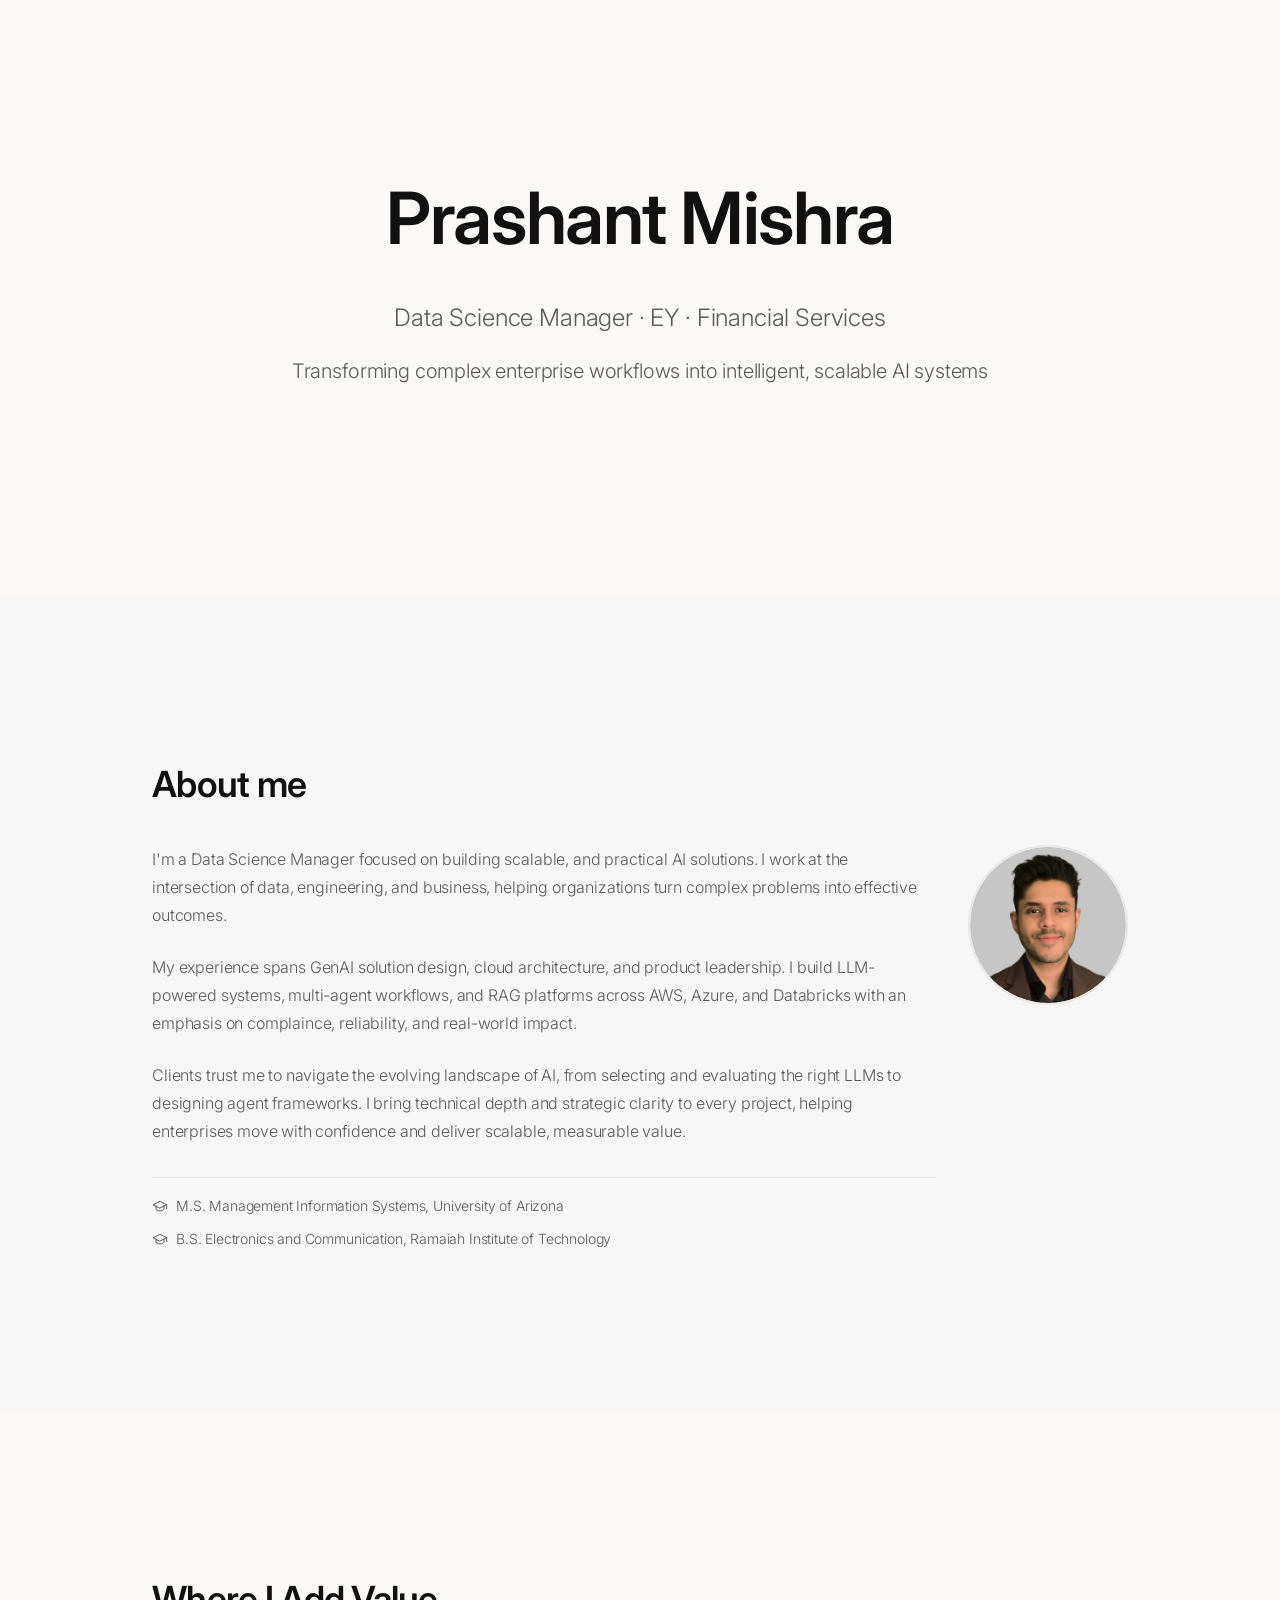
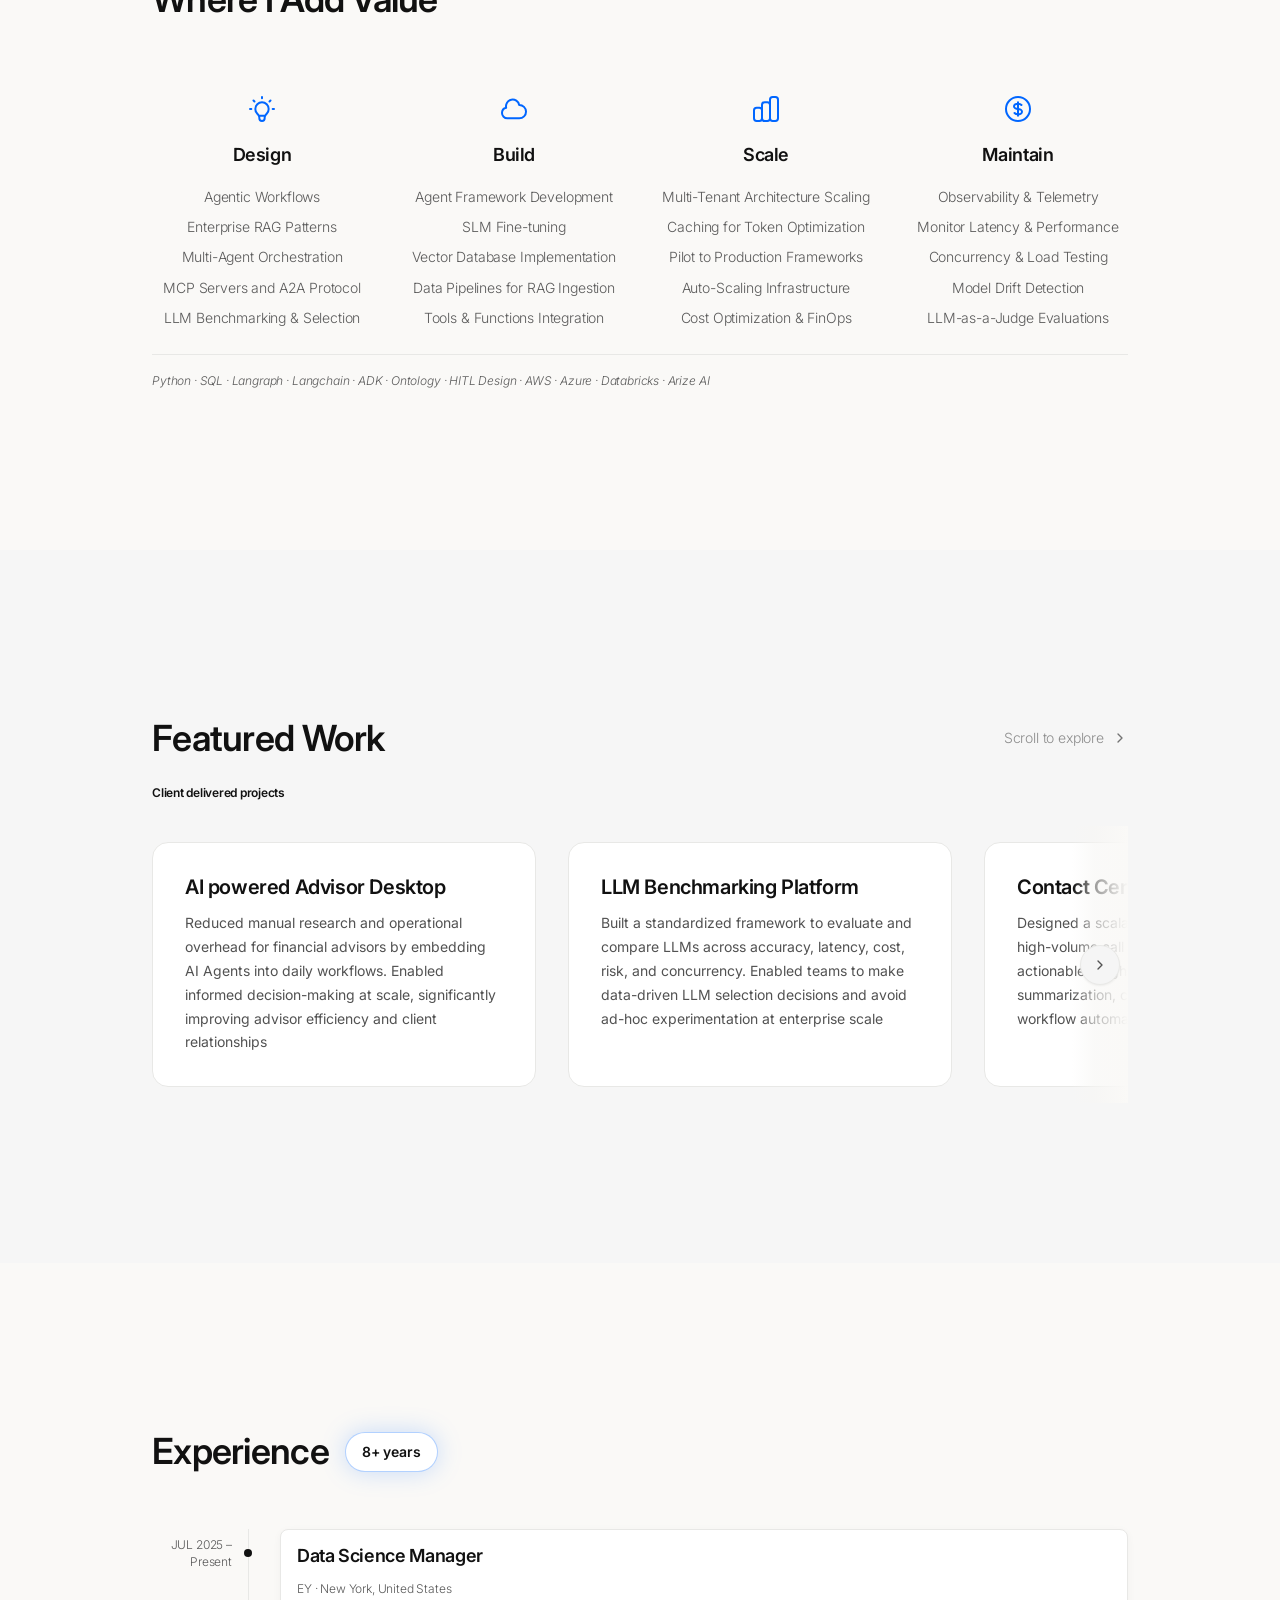
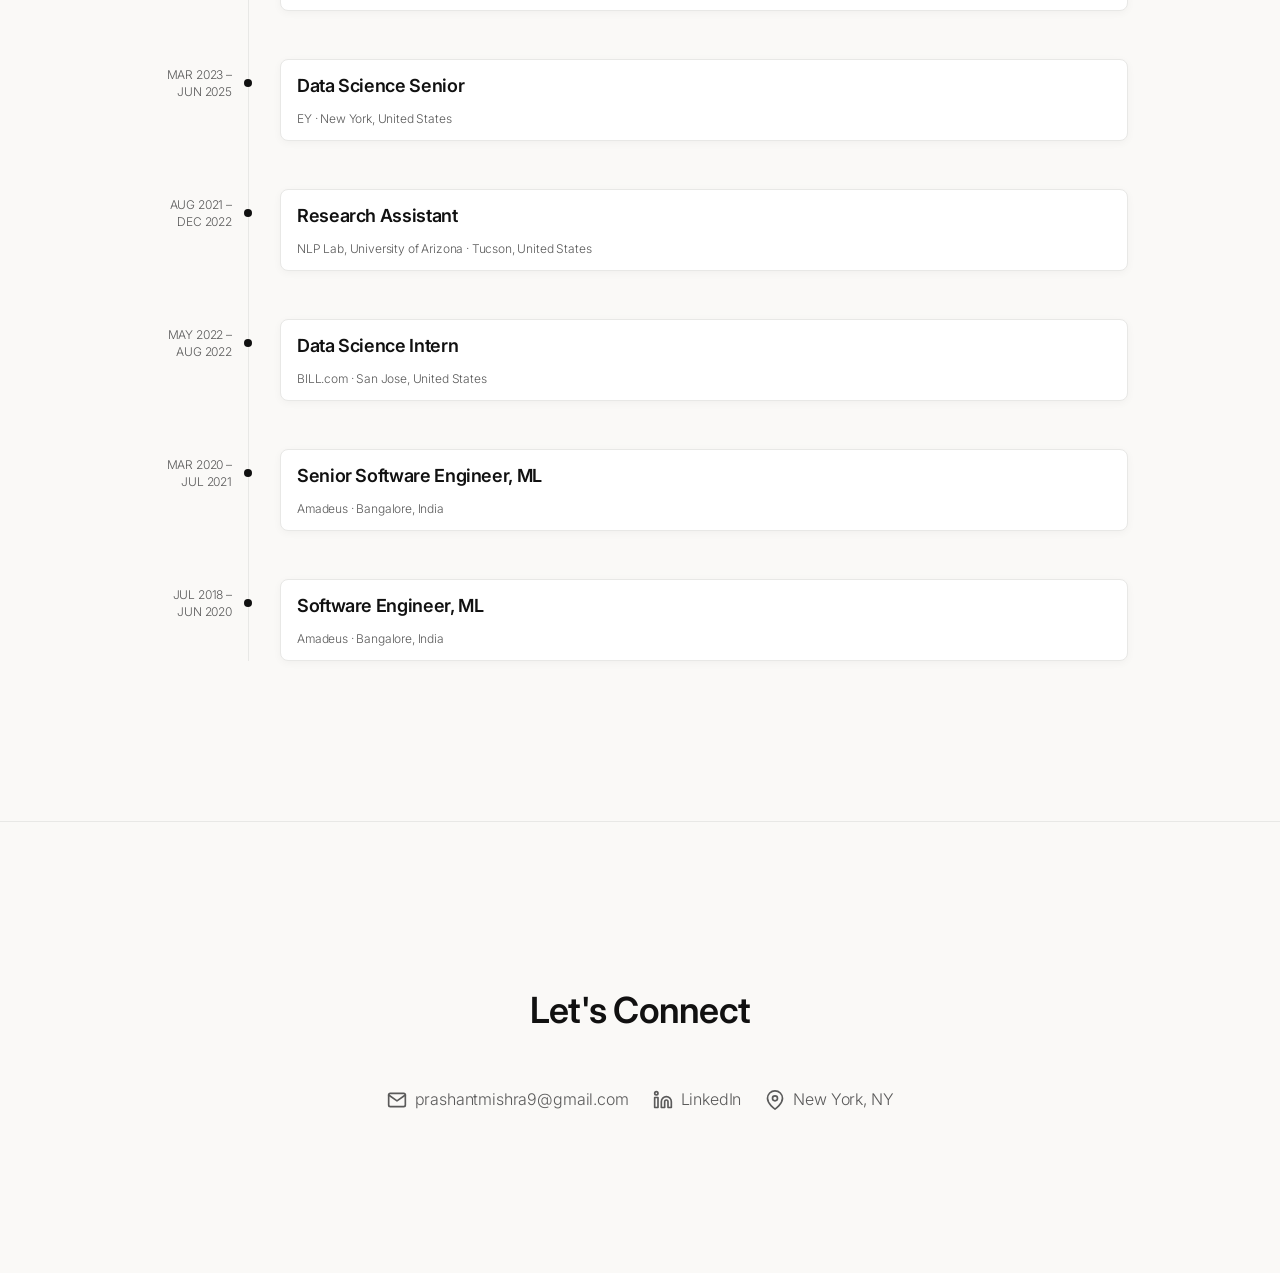
==== commit c0a64973: "sync skills section from portfolio.v1" ====
--- a/index.html
+++ b/index.html
@@ -107,12 +107,13 @@
                     <path stroke-linecap="round" stroke-linejoin="round" stroke-width="1.5" d="M9.663 17h4.673M12 3v1m6.364 1.636l-.707.707M21 12h-1M4 12H3m3.343-5.657l-.707-.707m2.828 9.9a5 5 0 117.072 0l-.548.547A3.374 3.374 0 0014 18.469V19a2 2 0 11-4 0v-.531c0-.895-.356-1.754-.988-2.386l-.548-.547z"></path>
                   </svg>
                 </div>
-                <h3>Building AI Systems</h3>
+                <h3>Design</h3>
                 <ul>
-                  <li>LLM Selection &amp; Evaluation</li>
-                  <li>MCP Servers &amp; Tools</li>
-                  <li>Multi-Agent Framework</li>
-                  <li>RAG Patterns Solution Designs</li>
+                  <li>Agentic Workflows</li>
+                  <li>Enterprise RAG Patterns</li>
+                  <li>Multi-Agent Orchestration</li>
+                  <li>MCP Servers and A2A Protocol</li>
+                  <li>LLM Benchmarking &amp; Selection</li>
                 </ul>
               </div>
 
@@ -122,12 +123,13 @@
                     <path stroke-linecap="round" stroke-linejoin="round" stroke-width="1.5" d="M3 15a4 4 0 004 4h9a5 5 0 10-.1-9.999 5.002 5.002 0 10-9.78 2.096A4.001 4.001 0 003 15z"></path>
                   </svg>
                 </div>
-                <h3>Scaling AI Platforms</h3>
+                <h3>Build</h3>
                 <ul>
-                  <li>Low Code User Platforms</li>
-                  <li>Observability &amp; FinOps</li>
-                  <li>Multi-Tenant System Design</li>
-                  <li>Medallion Architecture</li>
+                  <li>Agent Framework Development</li>
+                  <li>SLM Fine-tuning</li>
+                  <li>Vector Database Implementation</li>
+                  <li>Data Pipelines for RAG Ingestion</li>
+                  <li>Tools &amp; Functions Integration</li>
                 </ul>
               </div>
 
@@ -137,12 +139,13 @@
                     <path stroke-linecap="round" stroke-linejoin="round" stroke-width="1.5" d="M9 19v-6a2 2 0 00-2-2H5a2 2 0 00-2 2v6a2 2 0 002 2h2a2 2 0 002-2zm0 0V9a2 2 0 012-2h2a2 2 0 012 2v10m-6 0a2 2 0 002 2h2a2 2 0 002-2m0 0V5a2 2 0 012-2h2a2 2 0 012 2v14a2 2 0 01-2 2h-2a2 2 0 01-2-2z"></path>
                   </svg>
                 </div>
-                <h3>Driving Product Impact</h3>
+                <h3>Scale</h3>
                 <ul>
-                  <li>AI Product Roadmaps</li>
-                  <li>Use Case Indentification</li>
-                  <li>Scaling AI from Pilot to Production</li>
-                  <li>Innovation Strategy &amp; Outcomes</li>
+                  <li>Multi-Tenant Architecture Scaling</li>
+                  <li>Caching for Token Optimization</li>
+                  <li>Pilot to Production Frameworks</li>
+                  <li>Auto-Scaling Infrastructure</li>
+                  <li>Cost Optimization &amp; FinOps</li>
                 </ul>
               </div>
 
@@ -152,21 +155,21 @@
                     <path stroke-linecap="round" stroke-linejoin="round" stroke-width="1.5" d="M12 8c-1.657 0-3 .895-3 2s1.343 2 3 2 3 .895 3 2-1.343 2-3 2m0-8c1.11 0 2.08.402 2.599 1M12 8V7m0 1v8m0 0v1m0-1c-1.11 0-2.08-.402-2.599-1M21 12a9 9 0 11-18 0 9 9 0 0118 0z"></path>
                   </svg>
                 </div>
-                <h3>Financial Services</h3>
+                <h3>Maintain</h3>
                 <ul>
-                  <li>Wealth &amp; Asset Management</li>
-                  <li>Risk, Compliance &amp; Regulated AI</li>
-                  <li>Explainability &amp; Governance</li>
-                  <li>Experience with over 6 clients</li>
+                  <li>Observability &amp; Telemetry</li>
+                  <li>Monitor Latency &amp; Performance</li>
+                  <li>Concurrency &amp; Load Testing</li>
+                  <li>Model Drift Detection</li>
+                  <li>LLM-as-a-Judge Evaluations</li>
                 </ul>
               </div>
             </div>
 
             <div class="skills-tagline">
               <span
-                >Python · SQL · SLM Finetuning · Agent Orchestration · HITL Design · AWS ·
-                Azure · Databricks · Concurrency Testing · Latency optimization · Observability
-                &amp; Monitoring · Telemetry</span
+                >Python · SQL · Langraph · Langchain · ADK · Ontology · HITL Design · AWS ·
+                Azure · Databricks · Arize AI</span
               >
             </div>
           </div>
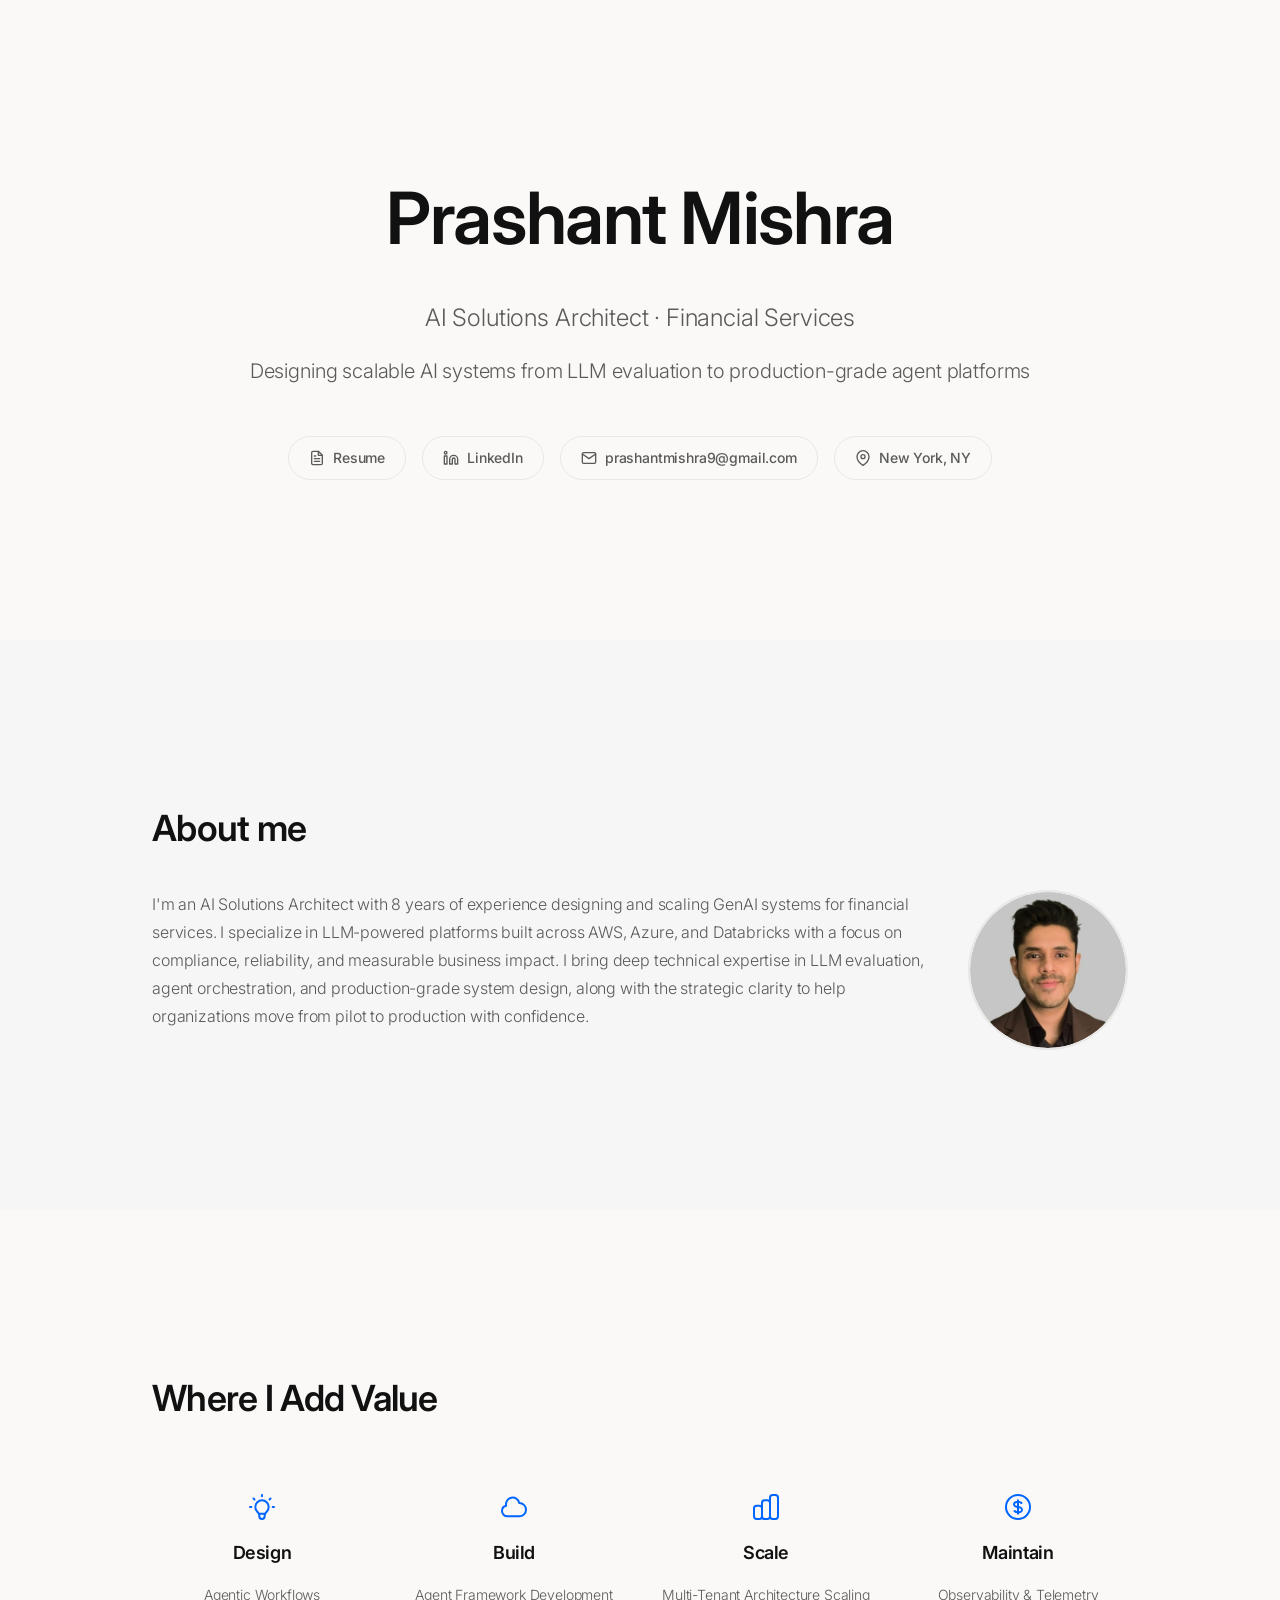
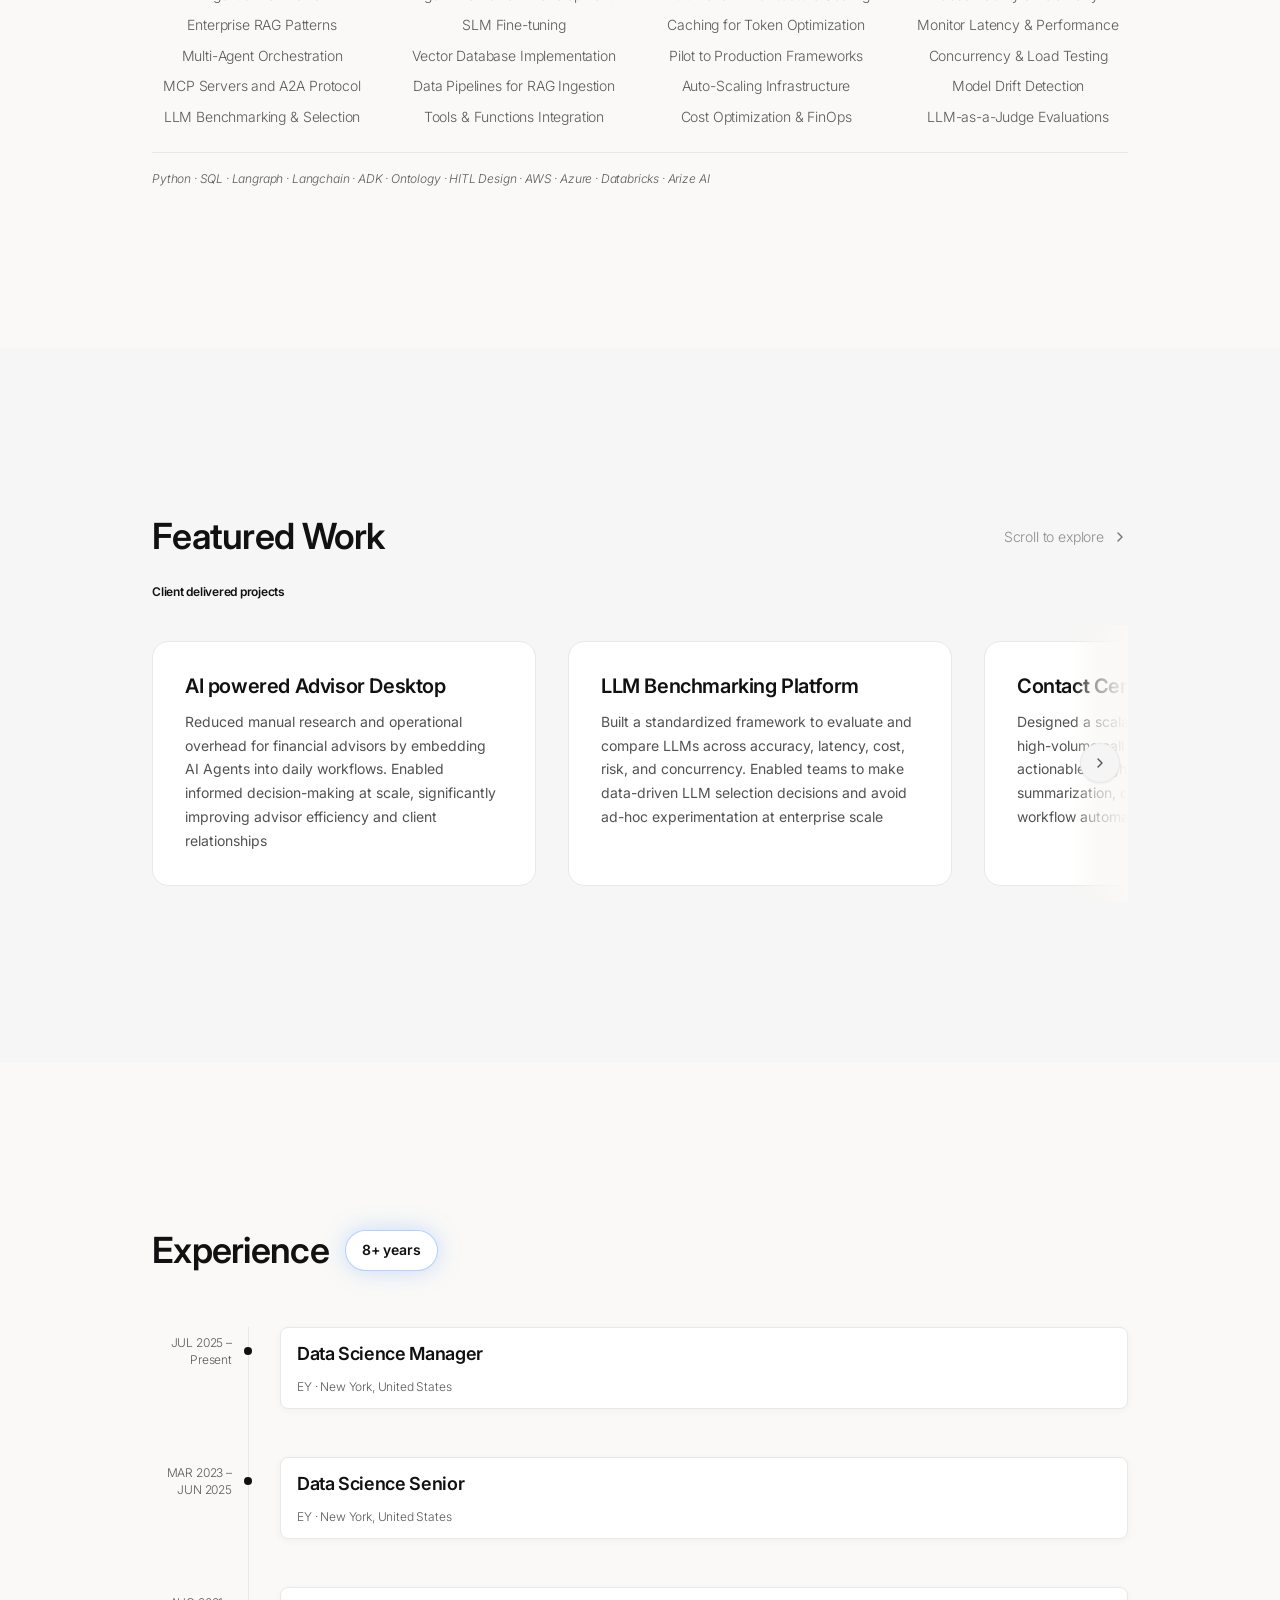
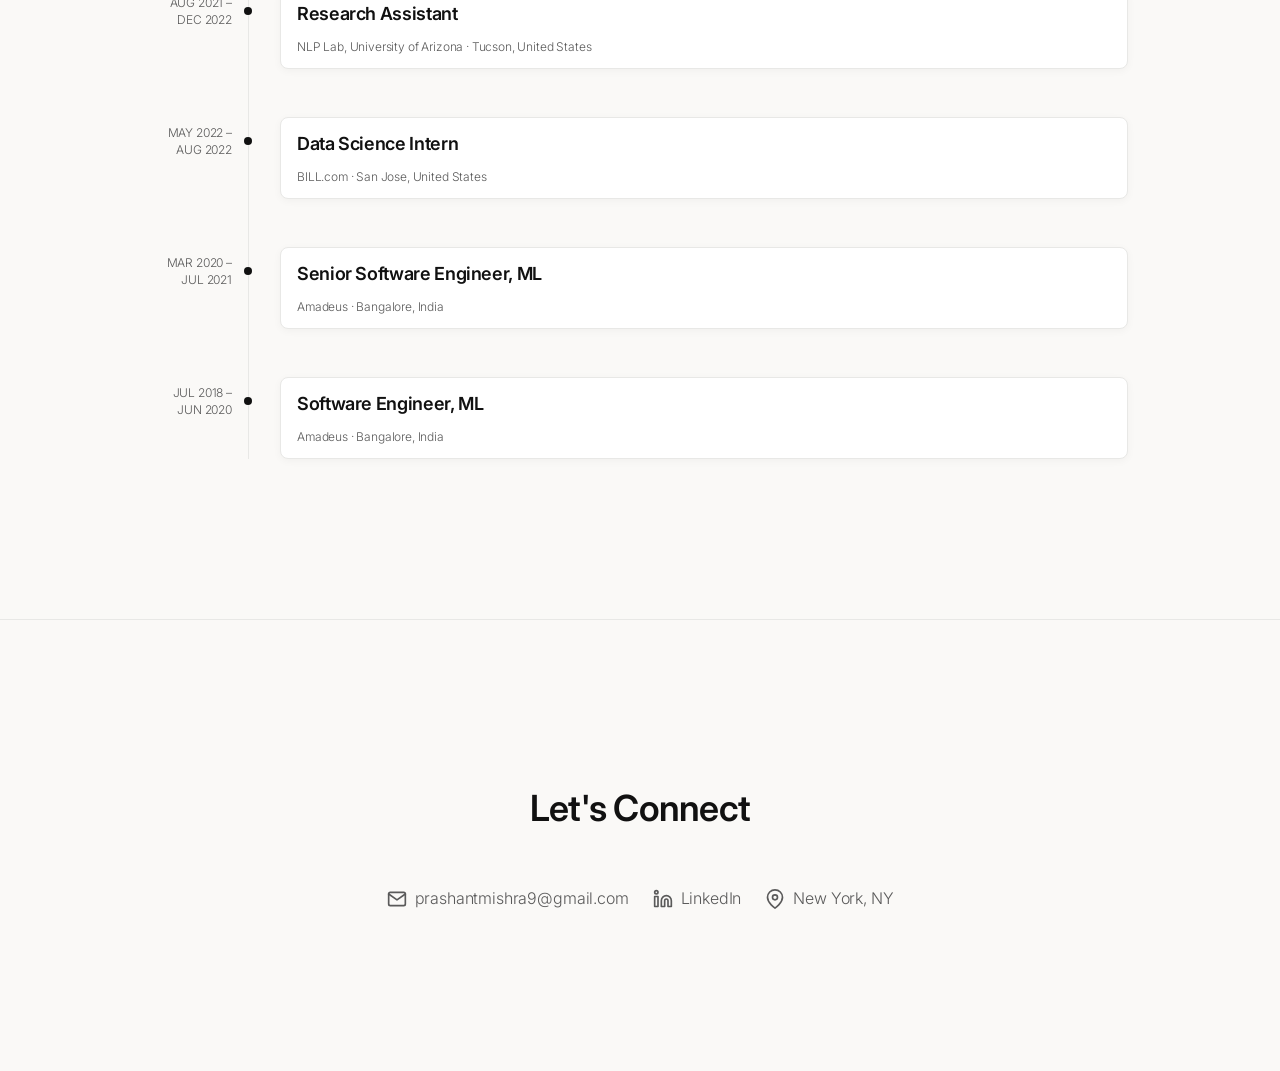
==== commit 71aaf7ee: "sync hero, about, and resume assets from portfolio.v1" ====
--- a/index.html
+++ b/index.html
@@ -35,10 +35,44 @@
         <div class="container-narrow">
           <div class="fade-up">
             <h1>Prashant Mishra</h1>
-            <p class="hero-subtitle">Data Science Manager · EY · Financial Services</p>
+            <p class="hero-subtitle">AI Solutions Architect · Financial Services</p>
             <p class="hero-tagline">
-              Transforming complex enterprise workflows into intelligent, scalable AI systems
+              Designing scalable AI systems from LLM evaluation to production-grade agent platforms
             </p>
+            <div class="hero-actions">
+              <a class="hero-pill" href="resume.html" target="_blank" rel="noopener noreferrer">
+                <svg viewBox="0 0 24 24" fill="none" stroke="currentColor" stroke-width="2" stroke-linecap="round" stroke-linejoin="round" aria-hidden="true">
+                  <path d="M14 2H6a2 2 0 0 0-2 2v16a2 2 0 0 0 2 2h12a2 2 0 0 0 2-2V8z"></path>
+                  <polyline points="14 2 14 8 20 8"></polyline>
+                  <line x1="16" y1="13" x2="8" y2="13"></line>
+                  <line x1="16" y1="17" x2="8" y2="17"></line>
+                  <polyline points="10 9 9 9 8 9"></polyline>
+                </svg>
+                <span>Resume</span>
+              </a>
+              <a class="hero-pill" href="https://linkedin.com/in/prashantmishra9" target="_blank" rel="noopener noreferrer">
+                <svg viewBox="0 0 24 24" fill="none" stroke="currentColor" stroke-width="2" stroke-linecap="round" stroke-linejoin="round" aria-hidden="true">
+                  <path d="M16 8a6 6 0 0 1 6 6v7h-4v-7a2 2 0 0 0-2-2 2 2 0 0 0-2 2v7h-4v-7a6 6 0 0 1 6-6z"></path>
+                  <rect x="2" y="9" width="4" height="12"></rect>
+                  <circle cx="4" cy="4" r="2"></circle>
+                </svg>
+                <span>LinkedIn</span>
+              </a>
+              <a class="hero-pill" href="mailto:prashantmishra9@gmail.com">
+                <svg viewBox="0 0 24 24" fill="none" stroke="currentColor" stroke-width="2" stroke-linecap="round" stroke-linejoin="round" aria-hidden="true">
+                  <path d="M4 4h16c1.1 0 2 .9 2 2v12c0 1.1-.9 2-2 2H4c-1.1 0-2-.9-2-2V6c0-1.1.9-2 2-2z"></path>
+                  <polyline points="22,6 12,13 2,6"></polyline>
+                </svg>
+                <span>prashantmishra9@gmail.com</span>
+              </a>
+              <div class="hero-pill">
+                <svg viewBox="0 0 24 24" fill="none" stroke="currentColor" stroke-width="2" stroke-linecap="round" stroke-linejoin="round" aria-hidden="true">
+                  <path d="M21 10c0 7-9 13-9 13s-9-6-9-13a9 9 0 0 1 18 0z"></path>
+                  <circle cx="12" cy="10" r="3"></circle>
+                </svg>
+                <span>New York, NY</span>
+              </div>
+            </div>
           </div>
         </div>
       </section>
@@ -56,39 +90,14 @@
               </div>
               <div class="about-body">
                 <p>
-                  I'm a Data Science Manager focused on building scalable, and practical AI
-                  solutions. I work at the intersection of data, engineering, and business,
-                  helping organizations turn complex problems into effective outcomes.
+                  I'm an AI Solutions Architect with 8 years of experience designing and scaling
+                  GenAI systems for financial services. I specialize in LLM-powered platforms
+                  built across AWS, Azure, and Databricks with a focus on compliance,
+                  reliability, and measurable business impact. I bring deep technical expertise
+                  in LLM evaluation, agent orchestration, and production-grade system design,
+                  along with the strategic clarity to help organizations move from pilot to
+                  production with confidence.
                 </p>
-                <p>
-                  My experience spans GenAI solution design, cloud architecture, and product
-                  leadership. I build LLM-powered systems, multi-agent workflows, and RAG
-                  platforms across AWS, Azure, and Databricks with an emphasis on complaince,
-                  reliability, and real-world impact.
-                </p>
-                <p>
-                  Clients trust me to navigate the evolving landscape of AI, from selecting and
-                  evaluating the right LLMs to designing agent frameworks. I bring technical
-                  depth and strategic clarity to every project, helping enterprises move with
-                  confidence and deliver scalable, measurable value.
-                </p>
-
-                <div class="about-education">
-                  <span class="about-education-item">
-                    <svg viewBox="0 0 24 24" fill="none" stroke="currentColor" stroke-width="1.5" stroke-linecap="round" stroke-linejoin="round" aria-hidden="true">
-                      <path d="M22 10v6M2 10l10-5 10 5-10 5z"></path>
-                      <path d="M6 12v5c3 3 9 3 12 0v-5"></path>
-                    </svg>
-                    <span>M.S. Management Information Systems, University of Arizona</span>
-                  </span>
-                  <span class="about-education-item">
-                    <svg viewBox="0 0 24 24" fill="none" stroke="currentColor" stroke-width="1.5" stroke-linecap="round" stroke-linejoin="round" aria-hidden="true">
-                      <path d="M22 10v6M2 10l10-5 10 5-10 5z"></path>
-                      <path d="M6 12v5c3 3 9 3 12 0v-5"></path>
-                    </svg>
-                    <span>B.S. Electronics and Communication, Ramaiah Institute of Technology</span>
-                  </span>
-                </div>
               </div>
             </div>
           </div>
--- a/styles.css
+++ b/styles.css
@@ -166,6 +166,39 @@
   max-width: 56rem;
   margin: 0 auto 3rem;
   line-height: 1.7;
+}
+
+.hero-actions {
+  display: flex;
+  flex-wrap: wrap;
+  justify-content: center;
+  gap: 1rem;
+  margin-top: 0.5rem;
+}
+
+.hero-pill {
+  display: inline-flex;
+  align-items: center;
+  gap: 0.5rem;
+  padding: 0.625rem 1.25rem;
+  border: 1px solid var(--divider);
+  border-radius: 9999px;
+  color: var(--secondary);
+  font-size: 0.875rem;
+  font-weight: 500;
+  text-decoration: none;
+  transition: color 0.2s ease, border-color 0.2s ease;
+}
+
+.hero-pill svg {
+  width: 1rem;
+  height: 1rem;
+}
+
+a.hero-pill:hover,
+a.hero-pill:focus-visible {
+  color: var(--accent);
+  border-color: var(--accent);
 }
 
 /* =========================================================
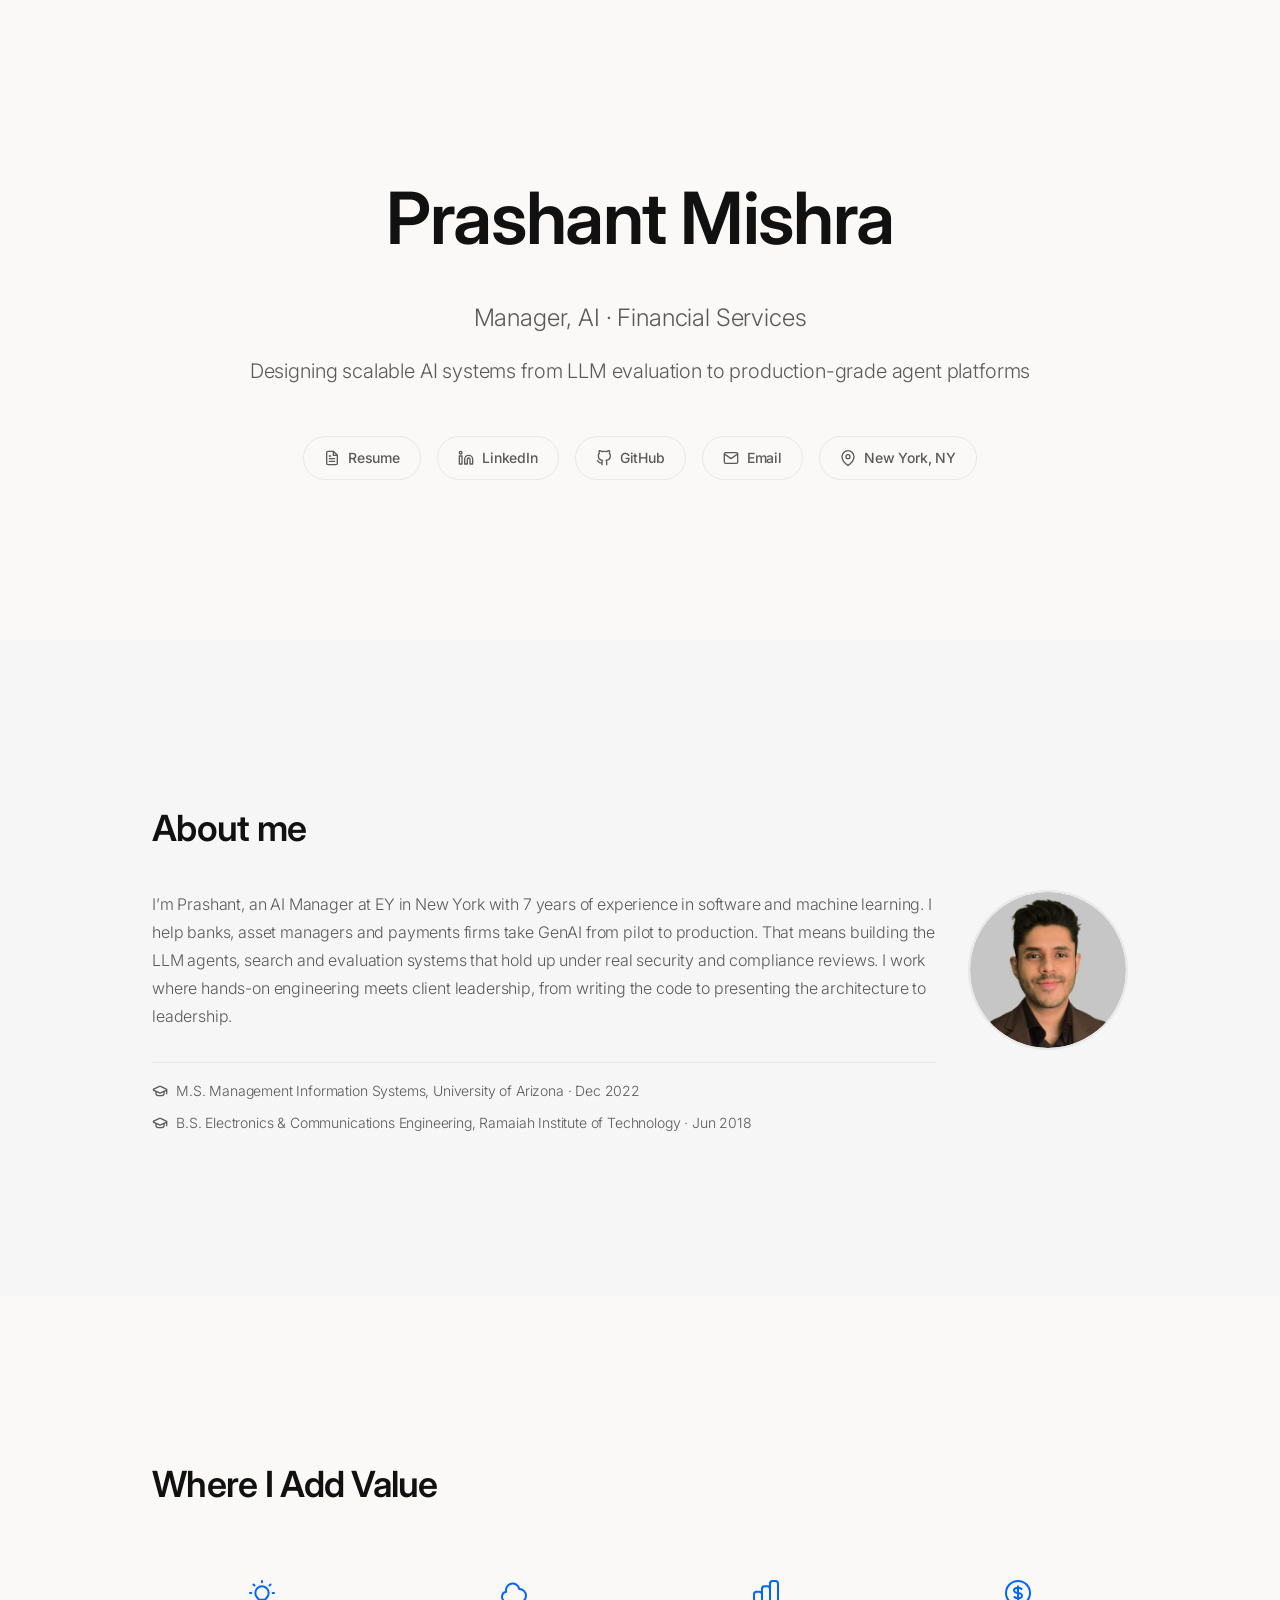
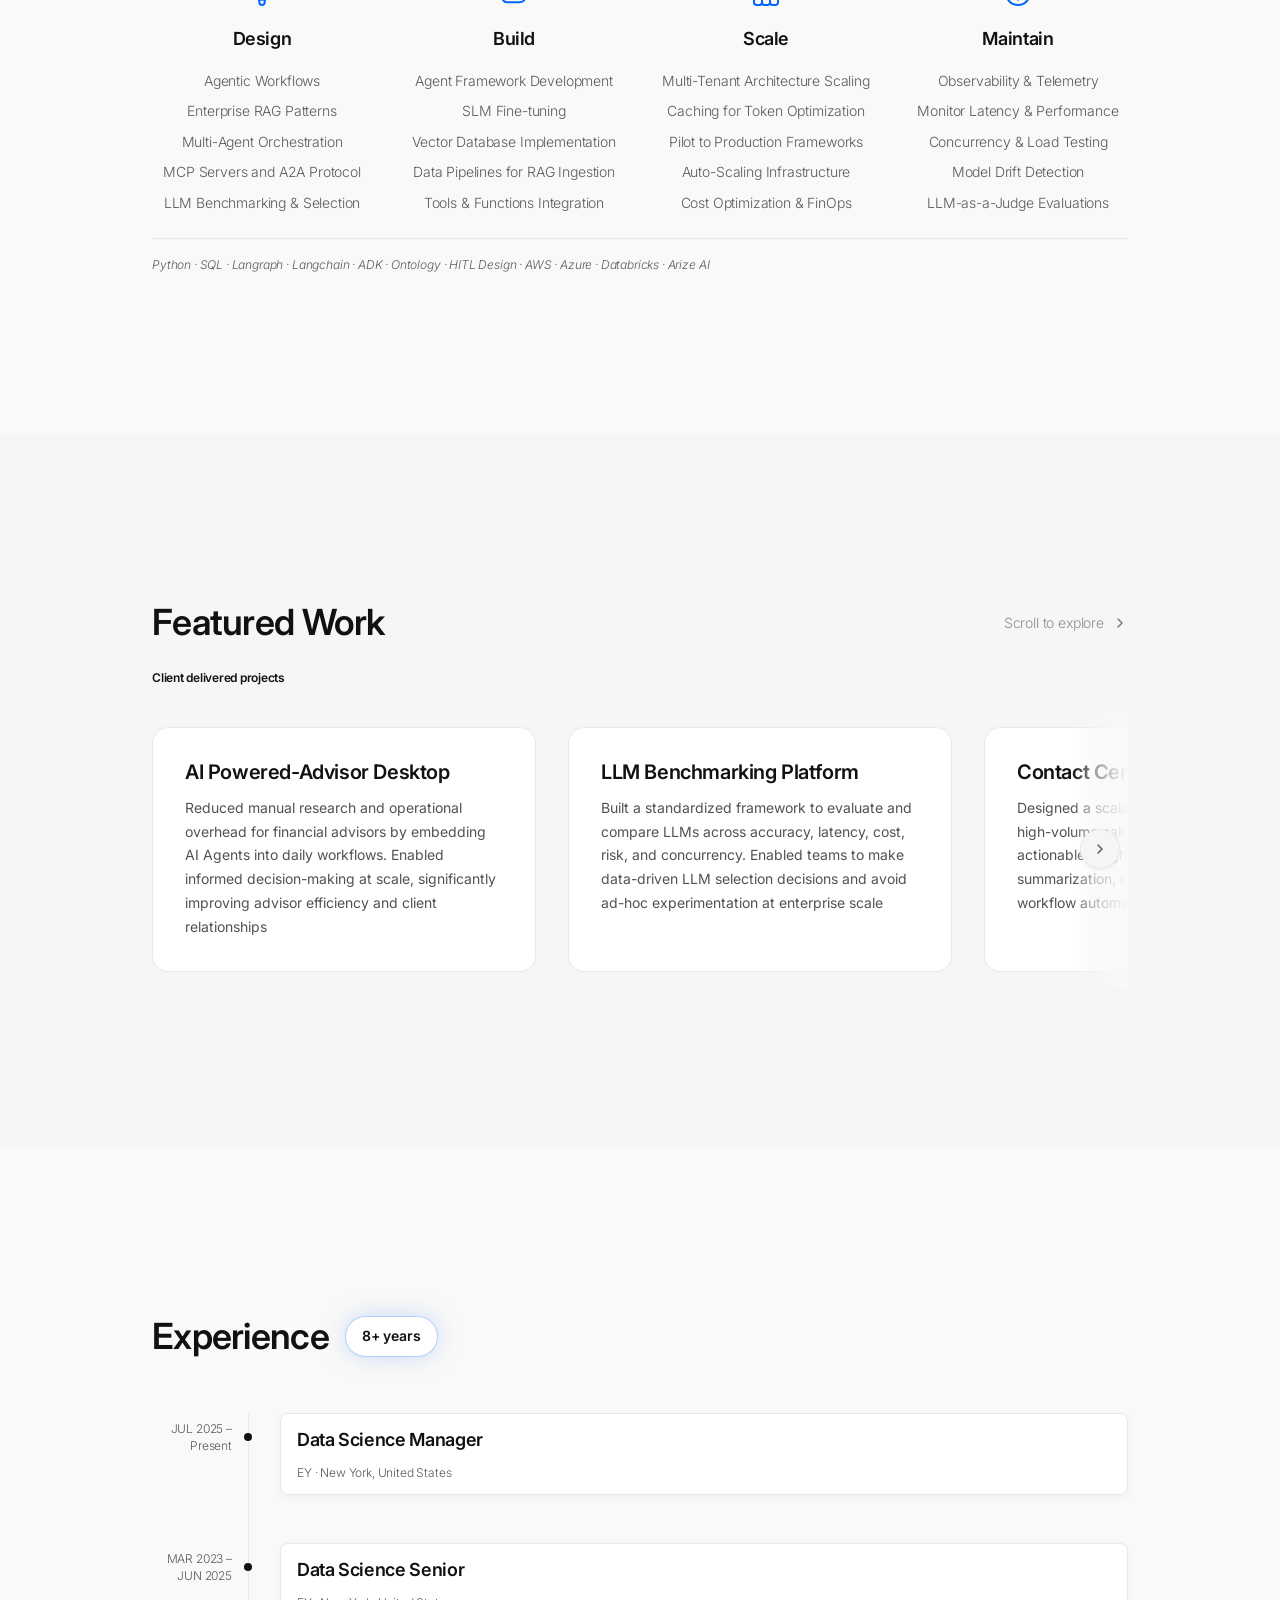
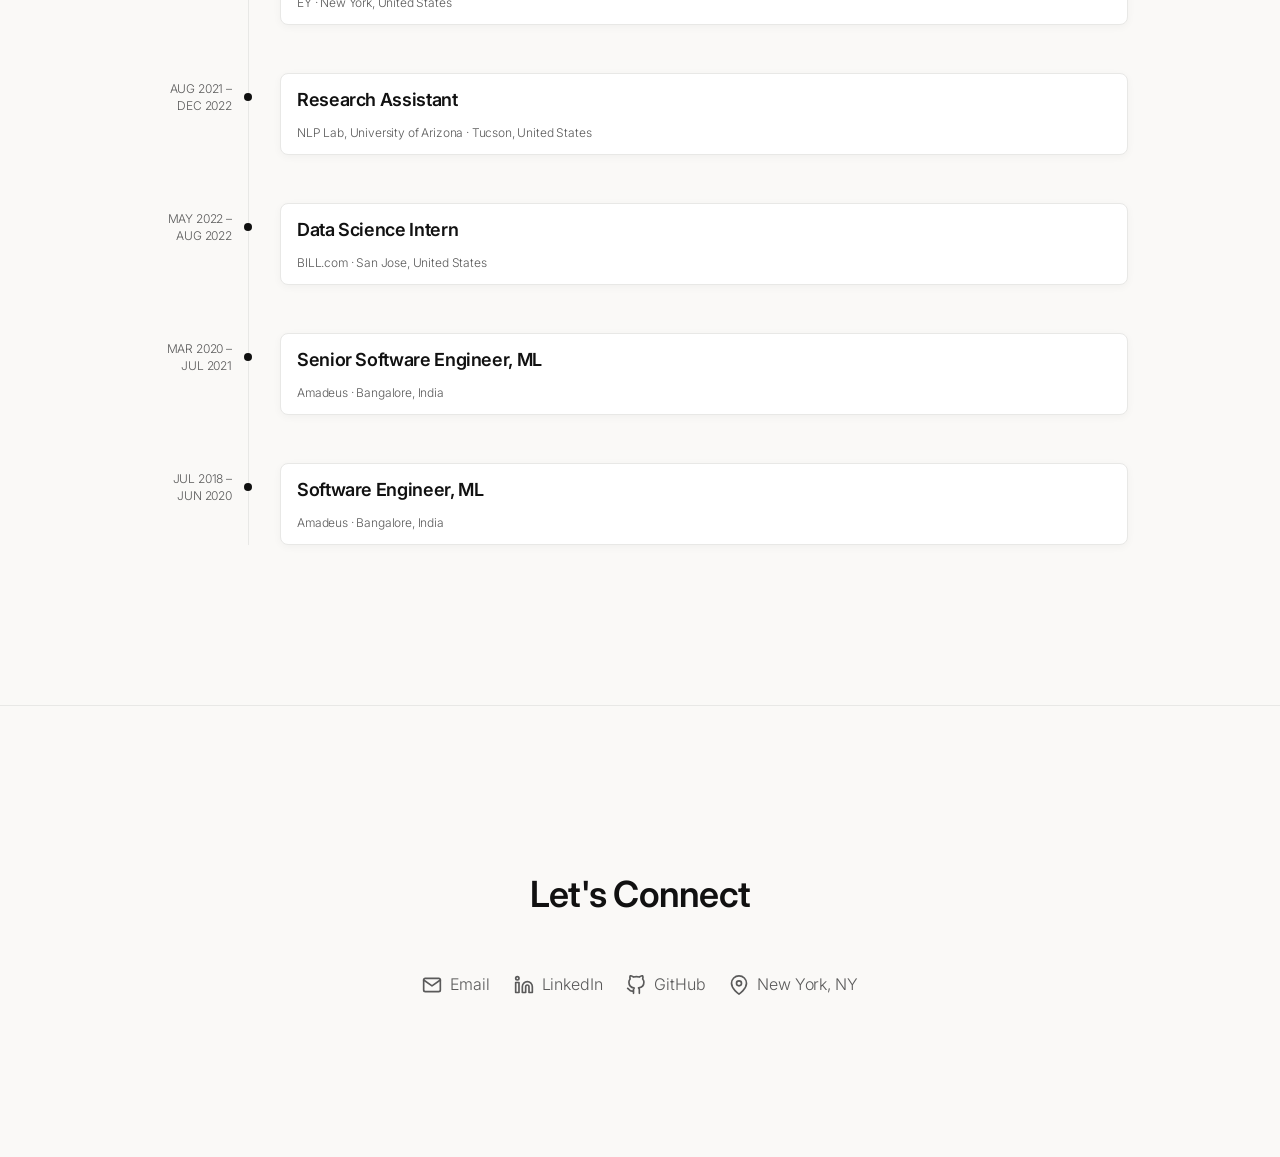
==== commit e562b939: "Add AI Powered-Advisor Desktop architecture to project pop-up - Redesign the project pop-up as a 2x2" ====
--- a/index.html
+++ b/index.html
@@ -35,12 +35,12 @@
         <div class="container-narrow">
           <div class="fade-up">
             <h1>Prashant Mishra</h1>
-            <p class="hero-subtitle">AI Solutions Architect · Financial Services</p>
+            <p class="hero-subtitle">Manager, AI · Financial Services</p>
             <p class="hero-tagline">
               Designing scalable AI systems from LLM evaluation to production-grade agent platforms
             </p>
             <div class="hero-actions">
-              <a class="hero-pill" href="resume.html" target="_blank" rel="noopener noreferrer">
+              <a class="hero-pill" href="Prashant-Mishra-Resume.pdf" target="_blank" rel="noopener noreferrer">
                 <svg viewBox="0 0 24 24" fill="none" stroke="currentColor" stroke-width="2" stroke-linecap="round" stroke-linejoin="round" aria-hidden="true">
                   <path d="M14 2H6a2 2 0 0 0-2 2v16a2 2 0 0 0 2 2h12a2 2 0 0 0 2-2V8z"></path>
                   <polyline points="14 2 14 8 20 8"></polyline>
@@ -58,12 +58,18 @@
                 </svg>
                 <span>LinkedIn</span>
               </a>
+              <a class="hero-pill" href="https://github.com/Prashantmishra9" target="_blank" rel="noopener noreferrer">
+                <svg viewBox="0 0 24 24" fill="none" stroke="currentColor" stroke-width="2" stroke-linecap="round" stroke-linejoin="round" aria-hidden="true">
+                  <path d="M9 19c-5 1.5-5-2.5-7-3m14 6v-3.87a3.37 3.37 0 0 0-.94-2.61c3.14-.35 6.44-1.54 6.44-7A5.44 5.44 0 0 0 20 4.77 5.07 5.07 0 0 0 19.91 1S18.73.65 16 2.48a13.38 13.38 0 0 0-7 0C6.27.65 5.09 1 5.09 1A5.07 5.07 0 0 0 5 4.77a5.44 5.44 0 0 0-1.5 3.78c0 5.42 3.3 6.61 6.44 7A3.37 3.37 0 0 0 9 18.13V22"></path>
+                </svg>
+                <span>GitHub</span>
+              </a>
               <a class="hero-pill" href="mailto:prashantmishra9@gmail.com">
                 <svg viewBox="0 0 24 24" fill="none" stroke="currentColor" stroke-width="2" stroke-linecap="round" stroke-linejoin="round" aria-hidden="true">
                   <path d="M4 4h16c1.1 0 2 .9 2 2v12c0 1.1-.9 2-2 2H4c-1.1 0-2-.9-2-2V6c0-1.1.9-2 2-2z"></path>
                   <polyline points="22,6 12,13 2,6"></polyline>
                 </svg>
-                <span>prashantmishra9@gmail.com</span>
+                <span>Email</span>
               </a>
               <div class="hero-pill">
                 <svg viewBox="0 0 24 24" fill="none" stroke="currentColor" stroke-width="2" stroke-linecap="round" stroke-linejoin="round" aria-hidden="true">
@@ -90,14 +96,31 @@
               </div>
               <div class="about-body">
                 <p>
-                  I'm an AI Solutions Architect with 8 years of experience designing and scaling
-                  GenAI systems for financial services. I specialize in LLM-powered platforms
-                  built across AWS, Azure, and Databricks with a focus on compliance,
-                  reliability, and measurable business impact. I bring deep technical expertise
-                  in LLM evaluation, agent orchestration, and production-grade system design,
-                  along with the strategic clarity to help organizations move from pilot to
-                  production with confidence.
+                  I’m Prashant, an AI Manager at EY in New York with 7 years of experience in
+                  software and machine learning. I help banks, asset managers and payments firms
+                  take GenAI from pilot to production. That means building the LLM agents, search
+                  and evaluation systems that hold up under real security and compliance reviews.
+                  I work where hands-on engineering meets client leadership, from writing the code
+                  to presenting the architecture to leadership.
                 </p>
+                <div class="about-education">
+                  <span class="about-education-item">
+                    <svg viewBox="0 0 24 24" fill="none" stroke="currentColor" stroke-width="2" stroke-linecap="round" stroke-linejoin="round" aria-hidden="true">
+                      <path d="M21.42 10.922a1 1 0 0 0-.019-1.838L12.83 5.18a2 2 0 0 0-1.66 0L2.6 9.08a1 1 0 0 0 0 1.832l8.57 3.908a2 2 0 0 0 1.66 0z"></path>
+                      <path d="M22 10v6"></path>
+                      <path d="M6 12.5V16a6 3 0 0 0 12 0v-3.5"></path>
+                    </svg>
+                    <span>M.S. Management Information Systems, University of Arizona · Dec 2022</span>
+                  </span>
+                  <span class="about-education-item">
+                    <svg viewBox="0 0 24 24" fill="none" stroke="currentColor" stroke-width="2" stroke-linecap="round" stroke-linejoin="round" aria-hidden="true">
+                      <path d="M21.42 10.922a1 1 0 0 0-.019-1.838L12.83 5.18a2 2 0 0 0-1.66 0L2.6 9.08a1 1 0 0 0 0 1.832l8.57 3.908a2 2 0 0 0 1.66 0z"></path>
+                      <path d="M22 10v6"></path>
+                      <path d="M6 12.5V16a6 3 0 0 0 12 0v-3.5"></path>
+                    </svg>
+                    <span>B.S. Electronics &amp; Communications Engineering, Ramaiah Institute of Technology · Jun 2018</span>
+                  </span>
+                </div>
               </div>
             </div>
           </div>
@@ -211,7 +234,7 @@
                 <div class="featured-track">
                   <div class="featured-card" role="listitem">
                     <button type="button" class="featured-card-btn fade-up" data-project="ai-advisor-desktop" style="--delay: 0s">
-                      <h3>AI powered Advisor Desktop</h3>
+                      <h3>AI Powered-Advisor Desktop</h3>
                       <p>
                         Reduced manual research and operational overhead for financial advisors
                         by embedding AI Agents into daily workflows. Enabled informed
@@ -372,7 +395,7 @@
                   <path d="M4 4h16c1.1 0 2 .9 2 2v12c0 1.1-.9 2-2 2H4c-1.1 0-2-.9-2-2V6c0-1.1.9-2 2-2z"></path>
                   <polyline points="22,6 12,13 2,6"></polyline>
                 </svg>
-                <span>prashantmishra9@gmail.com</span>
+                <span>Email</span>
               </a>
               <a href="https://linkedin.com/in/prashantmishra9" target="_blank" rel="noopener noreferrer">
                 <svg viewBox="0 0 24 24" fill="none" stroke="currentColor" stroke-width="2" stroke-linecap="round" stroke-linejoin="round" aria-hidden="true">
@@ -381,6 +404,12 @@
                   <circle cx="4" cy="4" r="2"></circle>
                 </svg>
                 <span>LinkedIn</span>
+              </a>
+              <a href="https://github.com/Prashantmishra9" target="_blank" rel="noopener noreferrer">
+                <svg viewBox="0 0 24 24" fill="none" stroke="currentColor" stroke-width="2" stroke-linecap="round" stroke-linejoin="round" aria-hidden="true">
+                  <path d="M9 19c-5 1.5-5-2.5-7-3m14 6v-3.87a3.37 3.37 0 0 0-.94-2.61c3.14-.35 6.44-1.54 6.44-7A5.44 5.44 0 0 0 20 4.77 5.07 5.07 0 0 0 19.91 1S18.73.65 16 2.48a13.38 13.38 0 0 0-7 0C6.27.65 5.09 1 5.09 1A5.07 5.07 0 0 0 5 4.77a5.44 5.44 0 0 0-1.5 3.78c0 5.42 3.3 6.61 6.44 7A3.37 3.37 0 0 0 9 18.13V22"></path>
+                </svg>
+                <span>GitHub</span>
               </a>
               <div>
                 <svg viewBox="0 0 24 24" fill="none" stroke="currentColor" stroke-width="2" stroke-linecap="round" stroke-linejoin="round" aria-hidden="true">
--- a/styles.css
+++ b/styles.css
@@ -833,6 +833,132 @@
   margin: 0;
 }
 
+.project-dialog-body strong {
+  font-weight: 600;
+  color: var(--primary);
+}
+
+/* Wide variant: projects with an architecture diagram */
+.project-dialog--wide {
+  width: 92vw;
+  max-width: 80rem;
+}
+
+.project-dialog--wide,
+.project-dialog--wide .project-dialog-inner {
+  max-height: 90vh;
+}
+
+/* Four boxes, 2 × 2: Problem | Impact / My Role | Key Design Decisions */
+.project-dialog-grid {
+  display: grid;
+  grid-template-columns: 1fr;
+  gap: 1rem;
+}
+
+@media (min-width: 768px) {
+  .project-dialog-grid.is-split {
+    grid-template-columns: repeat(2, minmax(0, 1fr));
+  }
+}
+
+.project-box {
+  background-color: var(--muted);
+  border: 1px solid var(--border);
+  border-radius: var(--radius-card);
+  padding: 1.25rem;
+}
+
+.project-dialog-body .project-impact ul {
+  list-style: none;
+  padding-left: 0;
+  gap: 0.5rem;
+}
+
+.impact-item {
+  display: grid;
+  grid-template-columns: 3.75rem minmax(0, 1fr);
+  gap: 0.75rem;
+  align-items: baseline;
+}
+
+.impact-metric {
+  font-size: 1.125rem;
+  font-weight: 600;
+  line-height: 1.2;
+  letter-spacing: -0.02em;
+  color: var(--primary);
+  font-variant-numeric: tabular-nums;
+}
+
+.impact-text {
+  font-size: 0.875rem;
+  line-height: 1.6;
+  color: var(--secondary);
+}
+
+/* Solution architecture */
+.project-architecture {
+  display: flex;
+  flex-direction: column;
+  gap: 0.75rem;
+  padding-top: 1.5rem;
+  border-top: 1px solid var(--border);
+}
+
+.project-architecture-head {
+  display: flex;
+  flex-wrap: wrap;
+  align-items: center;
+  justify-content: space-between;
+  gap: 1rem;
+}
+
+.project-dialog-body .project-architecture-head h4 {
+  margin-bottom: 0;
+}
+
+.diagram-frame {
+  background-color: var(--surface);
+  border: 1px solid var(--border);
+  border-radius: var(--radius-card);
+  overflow-x: auto;
+  overflow-y: hidden;
+  -webkit-overflow-scrolling: touch;
+}
+
+.diagram-frame iframe {
+  display: block;
+  width: 100%;
+  border: 0;
+  aspect-ratio: 1630 / 1310;
+}
+
+.diagram-hint {
+  display: inline-flex;
+  align-items: center;
+  gap: 0.5rem;
+  font-size: 0.875rem;
+  color: var(--muted-foreground);
+}
+
+.diagram-hint svg {
+  width: 1rem;
+  height: 1rem;
+}
+
+@media (max-width: 767px) {
+  .diagram-frame iframe {
+    min-width: 960px;
+  }
+}
+
+@media (min-width: 768px) {
+  .diagram-hint {
+    display: none;
+  }
+}
+
 /* =========================================================
    404 page
    ========================================================= */
